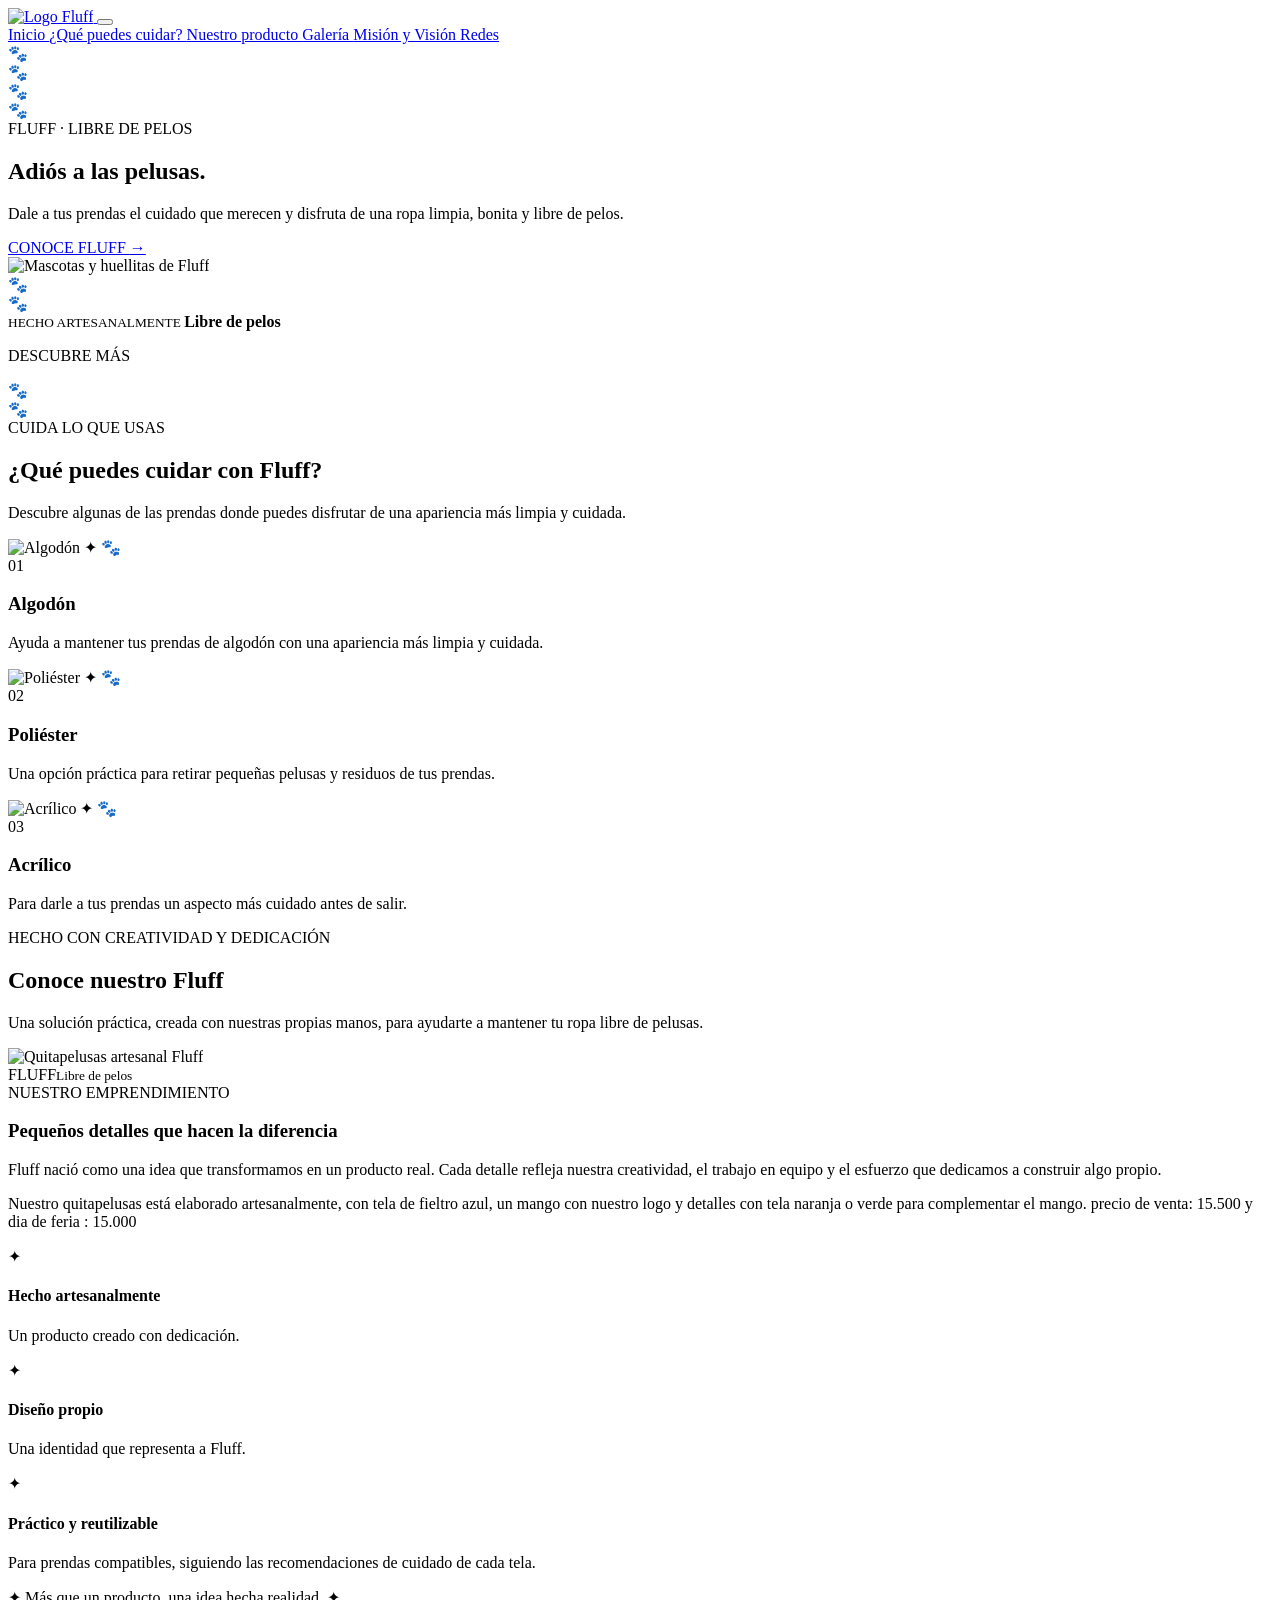
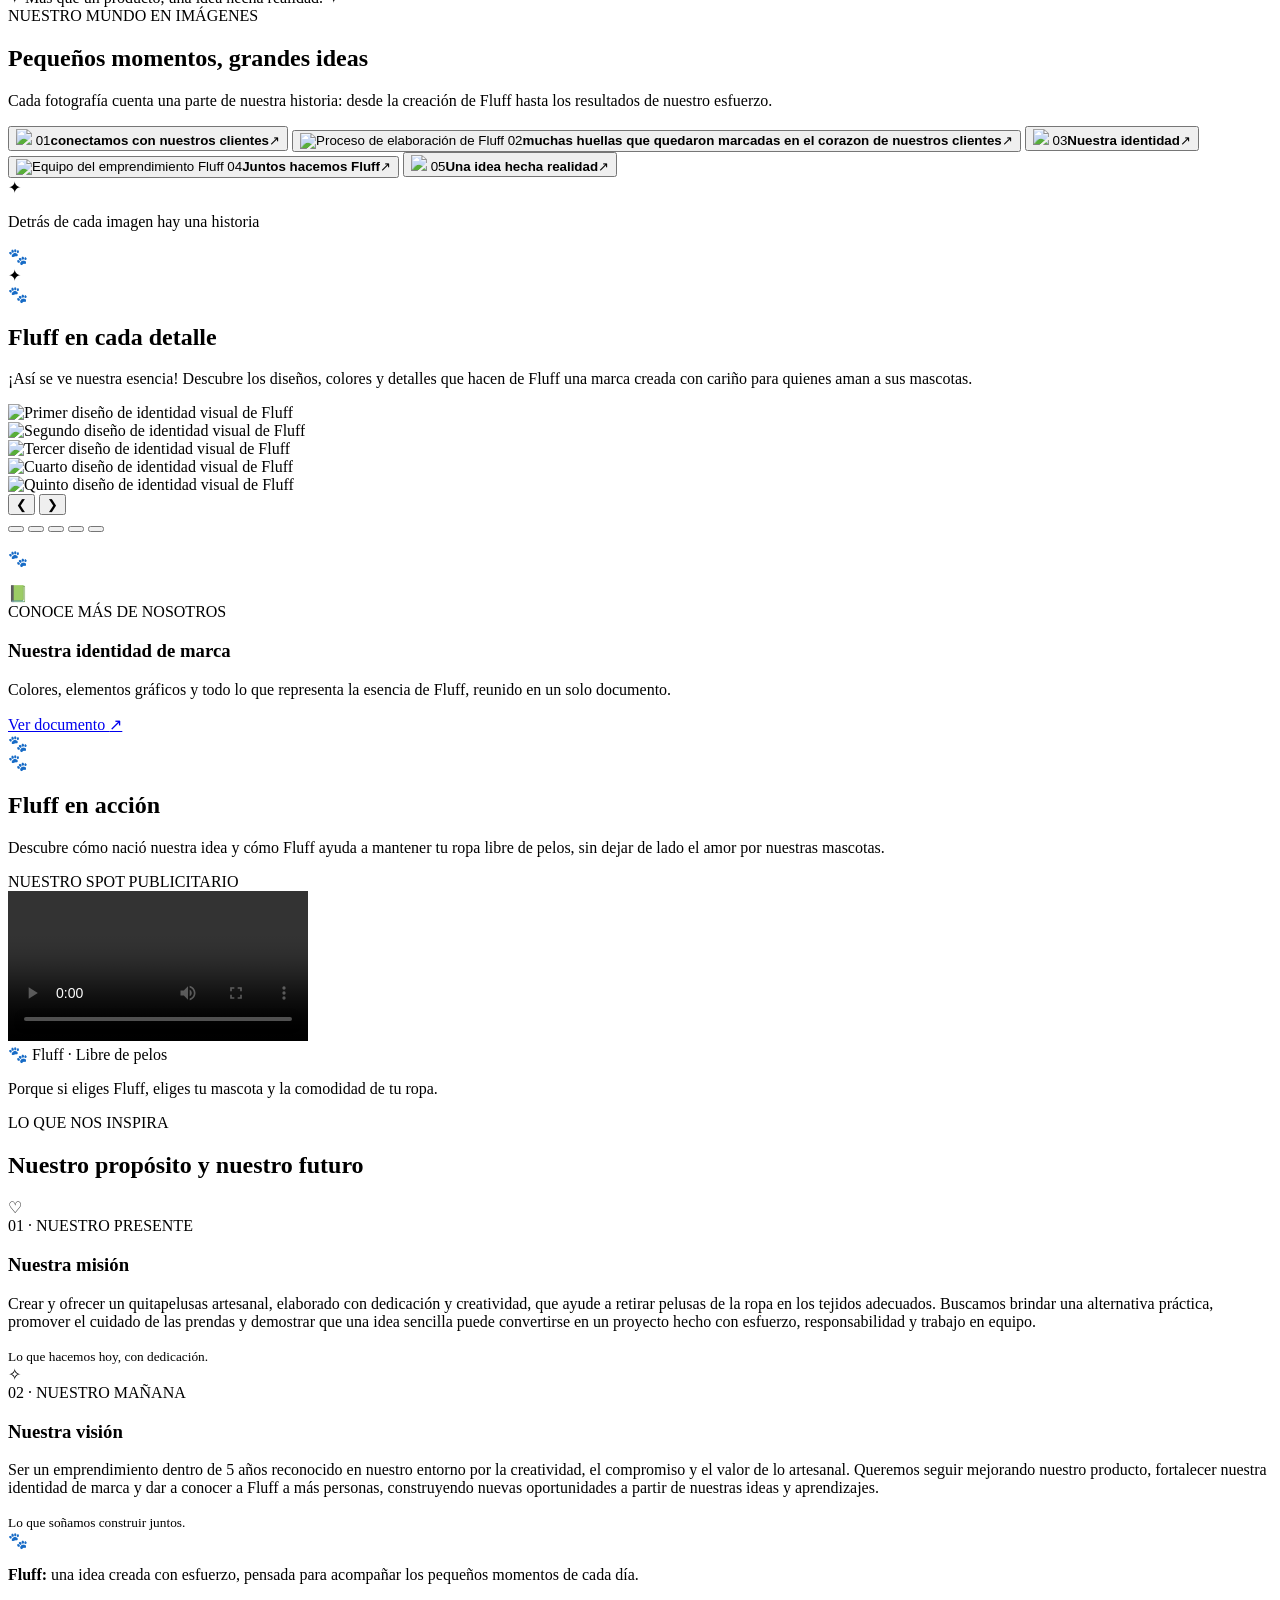
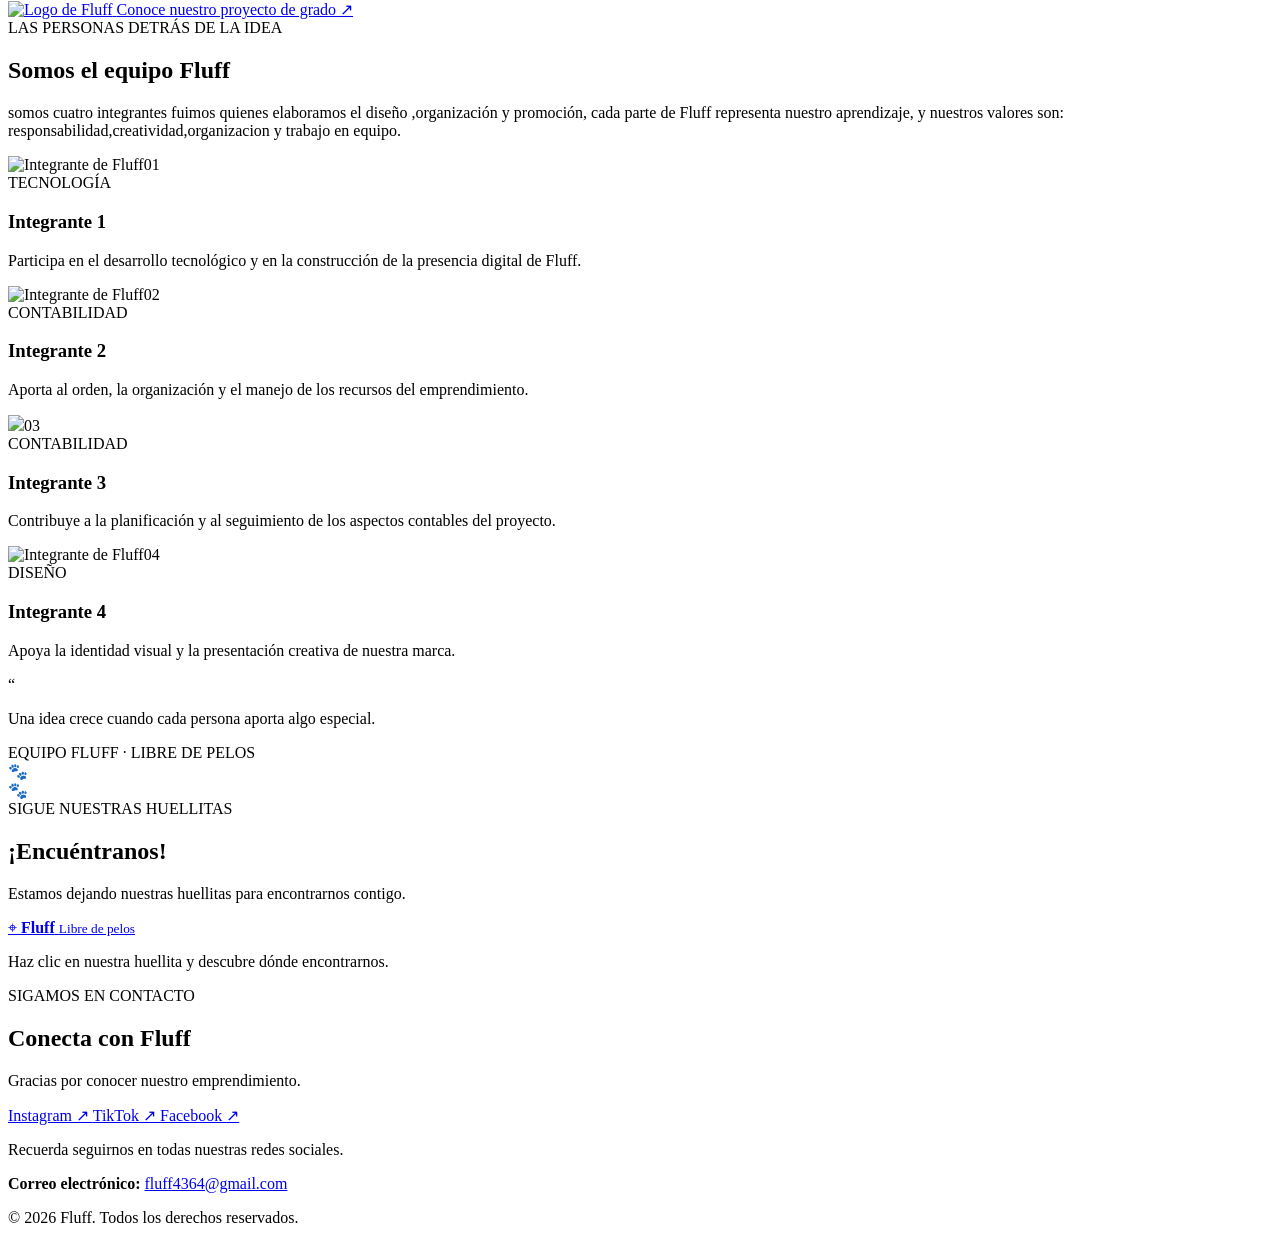
==== index.html @ 310d6059 "Rename index.html.html to index.html" ====
<!DOCTYPE html>
<html lang="es">
<head>
    <meta charset="UTF-8">
    <meta name="viewport" content="width=device-width, initial-scale=1.0">
    <meta name="theme-color" content="#2F8064">
    <meta name="description" content="Conoce Fluff, un quitapelusas artesanal creado con creatividad y dedicación.">
    <title>Fluff | Libre de pelos</title>
    <link rel="stylesheet" href="estilos-2.css"><script src="script.js" defer></script>
</head>
<body>

<!-- ===== EFECTO GLOBAL FLUFF: HUELLITAS Y PELUSAS ===== -->
<div id="fluff-ambiente" aria-hidden="true">
    <div class="fluff-huellas"></div>
    <div class="fluff-pelusas"></div>
</div>
<!-- ===== FIN EFECTO GLOBAL ===== -->

<!-- =========================================================
     FLUFF — INICIO
     NAVBAR + HERO + ¿POR QUÉ FLUFF? + ¿QUÉ PUEDES CUIDAR?
     ========================================================= -->


<!-- =========================================================
     BARRA DE NAVEGACIÓN
     ========================================================= -->

<header class="fluff-navbar">

    <div class="fluff-nav-container">

        <a href="#inicio" class="fluff-brand">
            <img src="logo,sin fondo.png" alt="Logo Fluff">
        </a>


        <button
            class="fluff-menu-toggle"
            id="fluffMenuToggle"
            aria-label="Abrir menú"
        >
            <span></span>
            <span></span>
            <span></span>
        </button>


        <nav class="fluff-nav" id="fluffNav">

            <a href="#inicio" class="fluff-nav-link fluff-enlace-activo">
                Inicio
            </a>

            <a href="#puedes-cuidar" class="fluff-nav-link">
                ¿Qué puedes cuidar?
            </a>

            <a href="#producto" class="fluff-nav-link">
                Nuestro producto
            </a>

            <a href="#galeria" class="fluff-nav-link">
                Galería
            </a>

<a href="#mision-vision" class="fluff-nav-link">
    Misión y Visión
</a>
            
            <a href="#redes" class="fluff-nav-link">
                Redes
            </a>

        </nav>

    </div>

</header>



<!-- =========================================================
     HERO / INICIO
     ========================================================= -->

<section class="fluff-hero" id="inicio">


    <!-- BRILLOS Y PARTÍCULAS -->

    <span class="fluff-particula particula-1"></span>
    <span class="fluff-particula particula-2"></span>
    <span class="fluff-particula particula-3"></span>
    <span class="fluff-particula particula-4"></span>
    <span class="fluff-particula particula-5"></span>
    <span class="fluff-particula particula-6"></span>
    <span class="fluff-particula particula-7"></span>
    <span class="fluff-particula particula-8"></span>


    <!-- HUELLITAS -->

    <div class="fluff-huella hero-huella-1">🐾</div>
    <div class="fluff-huella hero-huella-2">🐾</div>
    <div class="fluff-huella hero-huella-3">🐾</div>
    <div class="fluff-huella hero-huella-4">🐾</div>


    <!-- CÍRCULOS DECORATIVOS -->

    <div class="hero-orbita orbita-1"></div>
    <div class="hero-orbita orbita-2"></div>


    <div class="fluff-hero-container">


        <!-- TEXTO -->

        <div class="hero-contenido">


            <span class="hero-etiqueta">
                FLUFF · LIBRE DE PELOS
            </span>


            <h1>
                Adiós a las
                <span>pelusas.</span>
            </h1>


            <p class="hero-descripcion">
                Dale a tus prendas el cuidado que merecen
                y disfruta de una ropa limpia, bonita y
                libre de pelos.
            </p>


            <div class="hero-botones">

                <a href="#puedes-cuidar" class="hero-btn">
                    CONOCE FLUFF
                    <span>→</span>
                </a>

            </div>

        </div>



        <!-- ELEMENTO VISUAL -->

        <div class="hero-visual">

<!-- IMAGEN PRINCIPAL DEL HERO -->

<img src="1000036859.png"
    alt="Mascotas y huellitas de Fluff"
    class="hero-imagen-principal"
>


            <!-- HUELLAS DEL PRODUCTO -->

            <div class="visual-huella visual-huella-1">
                🐾
            </div>

            <div class="visual-huella visual-huella-2">
                🐾
            </div>


            <!-- TARJETA -->

            <div class="hero-card">

                <span class="hero-card-punto"></span>

                <div>
                    <small>
                       HECHO ARTESANALMENTE
                    </small>

                    <strong>
                        Libre de pelos
                    </strong>
                </div>

            </div>

        </div>

    </div>


    <!-- INDICADOR -->

    <div class="hero-scroll">

        <span></span>

        <p>
            DESCUBRE MÁS
        </p>

    </div>

</section>


<!-- =========================================================
     ¿QUÉ PUEDES CUIDAR CON FLUFF?
     ========================================================= -->

<section class="fluff-cuidar" id="puedes-cuidar">


    <!-- DECORACIÓN -->

    <div class="cuidar-huella cuidar-huella-1">
        🐾
    </div>

    <div class="cuidar-huella cuidar-huella-2">
        🐾
    </div>


    <span class="cuidar-particula cuidar-p1"></span>
    <span class="cuidar-particula cuidar-p2"></span>
    <span class="cuidar-particula cuidar-p3"></span>
    <span class="cuidar-particula cuidar-p4"></span>


    <!-- ENCABEZADO -->

    <div class="cuidar-encabezado">

        <span class="seccion-etiqueta">
            CUIDA LO QUE USAS
        </span>


        <h2>
            ¿Qué puedes cuidar
            <span>con Fluff?</span>
        </h2>


        <p>
            Descubre algunas de las prendas donde
            puedes disfrutar de una apariencia más
            limpia y cuidada.
        </p>

    </div>



    <!-- TRES TARJETAS -->

    <div class="cuidar-tarjetas">


        <!-- TARJETA 1 -->

        <article class="cuidado-card">

            <div class="card-imagen">

                <img src="tarjeta1.jpg"
                    alt="Algodón"
                >

                <span class="card-destello">
                    ✦
                </span>

                <span class="card-patita">
                    🐾
                </span>

            </div>


            <div class="card-contenido">

                <span class="card-numero">
                    01
                </span>

                <h3>
                    Algodón
                </h3>

                <p>
                    Ayuda a mantener tus prendas de
                    algodón con una apariencia más
                    limpia y cuidada.
                </p>

            </div>

        </article>



        <!-- TARJETA 2 -->

        <article class="cuidado-card">

            <div class="card-imagen">

                <img src="tarjeta2.jpg"
                    alt="Poliéster"
                >

                <span class="card-destello">
                    ✦
                </span>

                <span class="card-patita">
                    🐾
                </span>

            </div>


            <div class="card-contenido">

                <span class="card-numero">
                    02
                </span>

                <h3>
                    Poliéster
                </h3>

                <p>
                    Una opción práctica para retirar
                    pequeñas pelusas y residuos de
                    tus prendas.
                </p>

            </div>

        </article>



        <!-- TARJETA 3 -->

        <article class="cuidado-card">

            <div class="card-imagen">

                <img src="tarjeta3.jpg"
                    alt="Acrílico"
                >

                <span class="card-destello">
                    ✦
                </span>

                <span class="card-patita">
                    🐾
                </span>

            </div>


            <div class="card-contenido">

                <span class="card-numero">
                    03
                </span>

                <h3>
                    Acrílico
                </h3>

                <p>
                    Para darle a tus prendas un aspecto
                    más cuidado antes de salir.
                </p>

            </div>

        </article>

    </div>

</section>


<!-- =========================================================
     NUESTRO PRODUCTO - FLUFF
     ========================================================= -->
<section id="producto" class="fluff-producto">
    <span class="producto-particula producto-particula-1"></span>
    <span class="producto-particula producto-particula-2"></span>

    <div class="producto-contenedor">
        <header class="producto-encabezado">
            <span class="producto-etiqueta">HECHO CON CREATIVIDAD Y DEDICACIÓN</span>
            <h2>Conoce nuestro <span>Fluff</span></h2>
            <p>Una solución práctica, creada con nuestras propias manos, para ayudarte a mantener tu ropa libre de pelusas.</p>
        </header>

        <div class="producto-contenido">
            <div class="producto-foto">
                <div class="producto-marco">
                    <img src="galeria1.png" alt="Quitapelusas artesanal Fluff" class="producto-imagen">
                </div>
                <div class="producto-sello"><span>FLUFF</span><small>Libre de pelos</small></div>
            </div>

            <div class="producto-informacion">
                <span class="producto-subtitulo">NUESTRO EMPRENDIMIENTO</span>
                <h3>Pequeños detalles que hacen la diferencia</h3>
                <p>Fluff nació como una idea que transformamos en un producto real. Cada detalle refleja nuestra creatividad, el trabajo en equipo y el esfuerzo que dedicamos a construir algo propio.</p>
                <p>Nuestro quitapelusas está elaborado artesanalmente, con tela de fieltro azul, un mango con nuestro logo y detalles con tela naranja o verde para complementar el mango.
                precio de venta: 15.500
                y dia de feria : 15.000</p>

                <div class="producto-beneficios">
                    <article class="producto-beneficio"><span class="producto-icono">✦</span><div><h4>Hecho artesanalmente</h4><p>Un producto creado con dedicación.</p></div></article>
                    <article class="producto-beneficio"><span class="producto-icono">✦</span><div><h4>Diseño propio</h4><p>Una identidad que representa a Fluff.</p></div></article>
                    <article class="producto-beneficio"><span class="producto-icono">✦</span><div><h4>Práctico y reutilizable</h4><p>Para prendas compatibles, siguiendo las recomendaciones de cuidado de cada tela.</p></div></article>
                </div>
                
        <div class="producto-frase"><span>✦</span> Más que un producto, una idea hecha realidad. <span>✦</span></div>
    </div>
</section>


<!-- =========================================================
     GALERÍA FLUFF
     ========================================================= -->
<section id="galeria" class="fluff-galeria">
    <span class="galeria-decoracion galeria-decoracion-1"></span>
    <span class="galeria-decoracion galeria-decoracion-2"></span>
    <div class="galeria-contenedor">
        <header class="galeria-encabezado">
            <span class="galeria-etiqueta">NUESTRO MUNDO EN IMÁGENES</span>
            <h2>Pequeños momentos, <span>grandes ideas</span></h2>
            <p>Cada fotografía cuenta una parte de nuestra historia: desde la creación de Fluff hasta los resultados de nuestro esfuerzo.</p>
        </header>

        <div class="galeria-grid">
            <button type="button" class="galeria-tarjeta galeria-grande" data-categoria="producto" data-imagen="imagenes pagina/galeria1.jpg" data-texto="Conoce nuestro producto Fluff" aria-label="Ampliar fotografía del producto">
                <img src="WhatsApp Image 2026-10-15 at 11.18.44 AM.jpeg" loading="lazy">
                <span class="galeria-overlay"><span class="galeria-numero">01</span><strong>conectamos con nuestros clientes</strong><span class="galeria-ampliar">↗</span></span>
            </button>
            <button type="button" class="galeria-tarjeta" data-categoria="proceso" data-imagen="imagenes pagina/galeria2.jpg" data-texto="El proceso de elaboración artesanal" aria-label="Ampliar fotografía del proceso">
                <img src="WhatsApp Image 2026-10-15 at 11.18.53 AM (1).jpeg" alt="Proceso de elaboración de Fluff" loading="lazy">
                <span class="galeria-overlay"><span class="galeria-numero">02</span><strong>muchas huellas que quedaron marcadas en el corazon de nuestros clientes</strong><span class="galeria-ampliar">↗</span></span>
            </button>
            <button type="button" class="galeria-tarjeta" data-categoria="producto" data-imagen="imagenes pagina/galeria3.jpg" data-texto="Los detalles de nuestro diseño" aria-label="Ampliar fotografía de los detalles">
                <img src="WhatsApp Image 2026-10-15 at 10.57.11 AM.jpeg"loading="lazy">
                <span class="galeria-overlay"><span class="galeria-numero">03</span><strong>Nuestra identidad</strong><span class="galeria-ampliar">↗</span></span>
            </button>
            <button type="button" class="galeria-tarjeta" data-categoria="equipo" data-imagen="imagenes pagina/galeria4.jpg" data-texto="El equipo detrás de Fluff" aria-label="Ampliar fotografía del equipo">
                <img src="1000037867.png"alt="Equipo del emprendimiento Fluff" loading="lazy">
                <span class="galeria-overlay"><span class="galeria-numero">04</span><strong>Juntos hacemos Fluff</strong><span class="galeria-ampliar">↗</span></span>
            </button>
            <button type="button" class="galeria-tarjeta galeria-ancha" data-categoria="proceso" data-imagen="imagenes pagina/galeria5.jpg" data-texto="Una idea convertida en realidad" aria-label="Ampliar fotografía de nuestro trabajo">
                <imG src="Stand Fluff_ ¡Libre de pelos!.png"loading="lazy">
                <span class="galeria-overlay"><span class="galeria-numero">05</span><strong>Una idea hecha realidad</strong><span class="galeria-ampliar">↗</span></span>
            </button>
            <p class="galeria-sin-resultados" hidden>Todavía no hay fotografías en esta categoría.</p>
        </div>
        <div class="galeria-pie"><span class="galeria-huellita">✦</span><p>Detrás de cada imagen hay una historia</p></div>
    </div>

    <div class="galeria-visor" id="galeriaVisor" role="dialog" aria-modal="true" aria-label="Fotografía ampliada" hidden>
        <button type="button" class="galeria-cerrar" aria-label="Cerrar fotografía">×</button>
        <button type="button" class="galeria-anterior" aria-label="Fotografía anterior">←</button>
        <figure><img src="../../WhatsApp Image 2026-10-15 at 11.06.47 AM.jpeg" alt="" id="galeriaImagenAmpliada"><figcaption id="galeriaDescripcion"></figcaption></figure>
        <button type="button" class="galeria-siguiente" aria-label="Fotografía siguiente">→</button>
    </div>
</section>
 

<!-- =====================================================
     SECCIÓN: IDENTIDAD VISUAL DE FLUFF
     ===================================================== -->

<section id="mockups-fluff" class="fluff-mockups">

    <div class="mockups-decoracion mockups-decoracion-1">🐾</div>
    <div class="mockups-decoracion mockups-decoracion-2">✦</div>
    <div class="mockups-decoracion mockups-decoracion-3">🐾</div>

    <div class="mockups-contenedor">

        

        <h2 class="mockups-titulo">
            Fluff en cada <span>detalle</span>
        </h2>

        <p class="mockups-descripcion">
            ¡Así se ve nuestra esencia! Descubre los diseños,
            colores y detalles que hacen de Fluff una marca
            creada con cariño para quienes aman a sus mascotas.
        </p>

        <!-- CARRUSEL DE LOS 5 MOCKUPS -->

        <div class="mockups-slider">

            <div class="mockups-ventana">
                <div class="mockups-pista">

                    <div class="mockups-slide">
                        <img src="WhatsApp Image 2026-10-27 at 1.23.20 PM.jpeg"
                             alt="Primer diseño de identidad visual de Fluff">
                    </div>

                    <div class="mockups-slide">
                        <img src="WhatsApp Image 2026-10-27 at 1.23.19 PM (1).jpeg"
                             alt="Segundo diseño de identidad visual de Fluff">
                    </div>

                    <div class="mockups-slide">
                        <img src="WhatsApp Image 2026-10-28 at 8.57.43 AM.jpeg"
                             alt="Tercer diseño de identidad visual de Fluff">
                    </div>

                    <div class="mockups-slide">
                        <img src="WhatsApp Image 2026-10-28 at 8.57.42 AM.jpeg"
                             alt="Cuarto diseño de identidad visual de Fluff">
                    </div>

                    <div class="mockups-slide">
                        <img src="../../WhatsApp Image 2026-10-28 at 8.57.42 AM.jpeg"
                             alt="Quinto diseño de identidad visual de Fluff">
                    </div>

                </div>
            </div>

            <button type="button"
                    class="mockups-flecha mockups-anterior"
                    aria-label="Ver mockup anterior">
                &#10094;
            </button>

            <button type="button"
                    class="mockups-flecha mockups-siguiente"
                    aria-label="Ver siguiente mockup">
                &#10095;
            </button>

            <div class="mockups-indicadores">
                <button type="button" class="mockups-punto activo"
                        aria-label="Ver imagen 1"></button>
                <button type="button" class="mockups-punto"
                        aria-label="Ver imagen 2"></button>
                <button type="button" class="mockups-punto"
                        aria-label="Ver imagen 3"></button>
                <button type="button" class="mockups-punto"
                        aria-label="Ver imagen 4"></button>
                <button type="button" class="mockups-punto"
                        aria-label="Ver imagen 5"></button>
            </div>

        </div>

        <p class="mockups-pie">
            🐾
        </p>

        <!-- DOCUMENTO DE IDENTIDAD DE MARCA -->

        <div class="mockups-documento">

            <div class="documento-icono">📗</div>

            <div class="documento-texto">
                <span class="documento-etiqueta">
                    CONOCE MÁS DE NOSOTROS
                </span>

                <h3>Nuestra identidad de marca</h3>

                <p>
                    Colores, elementos gráficos y todo lo que
                    representa la esencia de Fluff, reunido en
                    un solo documento.
                </p>
            </div>

           <a href="Manual de marca.pdf"
               target="_blank"
               rel="noopener noreferrer"
               class="documento-boton">
                Ver documento <span>↗</span>
            </a>

        </div>

    </div>
</section>

<!-- JAVASCRIPT DEL CARRUSEL: VA DENTRO DEL HTML -->

<script>
(function () {
    const slider = document.querySelector(".mockups-slider");

    if (!slider) return;

    const pista = slider.querySelector(".mockups-pista");
    const slides = Array.from(
        slider.querySelectorAll(".mockups-slide")
    );
    const anterior = slider.querySelector(".mockups-anterior");
    const siguiente = slider.querySelector(".mockups-siguiente");
    const puntos = Array.from(
        slider.querySelectorAll(".mockups-punto")
    );

    if (!pista || slides.length !== 5 || !anterior || !siguiente) {
        return;
    }

    let indice = 0;
    let temporizador;

    function mostrarSlide(nuevoIndice) {
        indice = (nuevoIndice + slides.length) % slides.length;

        pista.style.transform =
            "translateX(-" + (indice * 100) + "%)";

        puntos.forEach(function (punto, i) {
            punto.classList.toggle("activo", i === indice);

            if (i === indice) {
                punto.setAttribute("aria-current", "true");
            } else {
                punto.removeAttribute("aria-current");
            }
        });
    }

    function iniciarAutomatico() {
        clearInterval(temporizador);

        temporizador = setInterval(function () {
            mostrarSlide(indice + 1);
        }, 4000);
    }

    anterior.addEventListener("click", function () {
        mostrarSlide(indice - 1);
        iniciarAutomatico();
    });

    siguiente.addEventListener("click", function () {
        mostrarSlide(indice + 1);
        iniciarAutomatico();
    });

    puntos.forEach(function (punto, i) {
        punto.addEventListener("click", function () {
            mostrarSlide(i);
            iniciarAutomatico();
        });
    });

    slider.addEventListener("mouseenter", function () {
        clearInterval(temporizador);
    });

    slider.addEventListener("mouseleave", iniciarAutomatico);

    mostrarSlide(0);
    iniciarAutomatico();
})();
</script>


 
<!-- =====================================================
     SECCIÓN SPOT PUBLICITARIO FLUFF
     ===================================================== -->
<section id="spot-publicitario" class="fluff-spot">

    <div class="spot-huellita spot-huellita-1" aria-hidden="true">🐾</div>
    <div class="spot-huellita spot-huellita-2" aria-hidden="true">🐾</div>

    <div class="spot-contenedor">

        

        <h2 class="spot-titulo">
            Fluff en <span>acción</span>
        </h2>

        <p class="spot-descripcion">
            Descubre cómo nació nuestra idea y cómo Fluff
            ayuda a mantener tu ropa libre de pelos,
            sin dejar de lado el amor por nuestras mascotas.
        </p>

        <div class="spot-video-marco">

            <div class="spot-video-encabezado">
                <span class="spot-punto"></span>
                <span>NUESTRO SPOT PUBLICITARIO</span>
            </div>

            <video
                class="spot-video"
                controls
                playsinline
                preload="metadata"
                aria-label="Video publicitario de Fluff">

                <source src="spot publicitario.mp4">

                Tu navegador no puede reproducir este video.
                Intenta abrirlo en un navegador actualizado.

            </video>

            <div class="spot-video-pie">
                <span>🐾</span>
                <span>Fluff · Libre de pelos</span>
            </div>

        </div>

        <p class="spot-frase-final">
            Porque si eliges Fluff, eliges tu mascota
            y la comodidad de tu ropa.
        </p>

        <div class="spot-detalle">
            <span></span>
            <span></span>
            <span></span>
        </div>

    </div>
</section>




<!-- =====================================================
     MISIÓN Y VISIÓN
     ===================================================== -->
<section id="mision-vision" class="fluff-mision">
    <span class="mision-circulo mision-circulo-1" aria-hidden="true"></span><span class="mision-circulo mision-circulo-2" aria-hidden="true"></span>
    <div class="mision-contenedor">
        <header class="mision-encabezado fluff-revelar">
            <span class="mision-etiqueta">LO QUE NOS INSPIRA</span>
            <h2>Nuestro propósito y <span>nuestro futuro</span></h2>
           
        </header>
        <div class="mision-tarjetas">
            <article class="mision-tarjeta mision-tarjeta-principal fluff-revelar">
                <div class="mision-icono" aria-hidden="true">♡</div><span class="mision-numero">01 · NUESTRO PRESENTE</span><h3>Nuestra misión</h3>
                <p>Crear y ofrecer un quitapelusas artesanal, elaborado con dedicación y creatividad, que ayude a retirar pelusas de la ropa en los tejidos adecuados. Buscamos brindar una alternativa práctica, promover el cuidado de las prendas y demostrar que una idea sencilla puede convertirse en un proyecto hecho con esfuerzo, responsabilidad y trabajo en equipo.</p>
                <span class="mision-linea"></span><small>Lo que hacemos hoy, con dedicación.</small>
            </article>
            <article class="mision-tarjeta mision-tarjeta-secundaria fluff-revelar">
                <div class="mision-icono" aria-hidden="true">✧</div><span class="mision-numero">02 · NUESTRO MAÑANA</span><h3>Nuestra visión</h3>
                <p>Ser un emprendimiento dentro de 5 años reconocido en nuestro entorno por la creatividad, el compromiso y el valor de lo artesanal. Queremos seguir mejorando nuestro producto, fortalecer nuestra identidad de marca y dar a conocer a Fluff a más personas, construyendo nuevas oportunidades a partir de nuestras ideas y aprendizajes.</p>
                <span class="mision-linea"></span><small>Lo que soñamos construir juntos.</small>
            </article>
        </div>
        <div class="mision-cierre fluff-revelar"><span aria-hidden="true">🐾</span><p><strong>Fluff:</strong> una idea creada con esfuerzo, pensada para acompañar los pequeños momentos de cada día.</p></div>
    </div>
    
<!-- ENLACE SUTIL A LA TESIS DE GRADO -->
<div class="fluff-tesis">
    <a href="Tesis de grado.docx"
       target="_blank"
       rel="noopener noreferrer"
       class="fluff-tesis-enlace"
       aria-label="Abrir la tesis de grado de Fluff en PDF"
       title="Consultar nuestra tesis de grado">

        <img src="logo,sin fondo.png"
             alt="Logo de Fluff">

        <span>Conoce nuestro proyecto de grado</span>

        <span class="fluff-tesis-icono" aria-hidden="true">↗</span>
    </a>
</div>
<!-- FIN ENLACE A LA TESIS -->

</section>

<!-- =====================================================
     CONOCE AL EQUIPO FLUFF
     ===================================================== -->
<section id="nosotros" class="fluff-nosotros">
    <div class="nosotros-contenedor">
        <header class="nosotros-encabezado fluff-revelar">
            <span class="nosotros-etiqueta">LAS PERSONAS DETRÁS DE LA IDEA</span>
            <h2>Somos el equipo <span>Fluff</span></h2>
            <p>somos cuatro integrantes fuimos quienes elaboramos el diseño ,organización y promoción, cada parte de Fluff representa nuestro aprendizaje, y nuestros valores son: responsabilidad,creatividad,organizacion y trabajo en equipo.</p>
        </header>
        <div class="nosotros-equipo">
            <article class="nosotros-persona fluff-revelar"><div class="nosotros-foto"><img src="WhatsApp Image 2026-10-28 at 9.27.49 AM.jpeg"alt="Integrante de Fluff" loading="lazy"><span class="nosotros-numero">01</span></div><div class="nosotros-datos"><span class="nosotros-area">TECNOLOGÍA</span><h3>Integrante 1</h3><p>Participa en el desarrollo tecnológico y en la construcción de la presencia digital de Fluff.</p></div></article>
            <article class="nosotros-persona fluff-revelar"><div class="nosotros-foto"><img src="WhatsApp Image 2026-10-27 at 1.41.03 PM.jpeg" alt="Integrante de Fluff" loading="lazy"><span class="nosotros-numero">02</span></div><div class="nosotros-datos"><span class="nosotros-area">CONTABILIDAD</span><h3>Integrante 2</h3><p>Aporta al orden, la organización y el manejo de los recursos del emprendimiento.</p></div></article>
            <article class="nosotros-persona fluff-revelar"><div class="nosotros-foto"><img src="WhatsApp Image 2026-10-27 at 4.36.52 PM.jpeg"loading="lazy"><span class="nosotros-numero">03</span></div><div class="nosotros-datos"><span class="nosotros-area">CONTABILIDAD</span><h3>Integrante 3</h3><p>Contribuye a la planificación y al seguimiento de los aspectos contables del proyecto.</p></div></article>
            <article class="nosotros-persona fluff-revelar"><div class="nosotros-foto"><img src="WhatsApp Image 2026-10-28 at 9.27.48 AM.jpeg"alt="Integrante de Fluff" loading="lazy"><span class="nosotros-numero">04</span></div><div class="nosotros-datos"><span class="nosotros-area">DISEÑO</span><h3>Integrante 4</h3><p>Apoya la identidad visual y la presentación creativa de nuestra marca.</p></div></article>
        </div>
        <div class="nosotros-frase fluff-revelar"><span class="nosotros-comillas">“</span><p>Una idea crece cuando cada persona aporta algo especial.</p><span class="nosotros-firma">EQUIPO FLUFF · LIBRE DE PELOS</span></div>
    </div>
</section>

<section id="ubicacion" class="fluff-ubicacion">

    <div class="ubicacion-huellita ubicacion-huellita-1">🐾</div>
    <div class="ubicacion-huellita ubicacion-huellita-2">🐾</div>

    <div class="ubicacion-contenedor">

        <span class="ubicacion-etiqueta">
            SIGUE NUESTRAS HUELLITAS
        </span>

        <h2>¡Encuéntranos!</h2>

        <p class="ubicacion-frase">
            Estamos dejando nuestras huellitas
            para encontrarnos contigo.
        </p>

        <!-- Huella que lleva directamente a Google Maps -->
        <a href="https://www.google.com/maps/place/Liceo+Latinoamericano+del+Sur/@4.5098185,-74.1132022,17z/data=!3m1!4b1!4m6!3m5!1s0x8e3fa232edc07847:0xccf8079e37621d8f!8m2!3d4.5098132!4d-74.1106273!16s%2Fg%2F1v8j1h2t"
           target="_blank"
           rel="noopener noreferrer"
           class="ubicacion-huella"
           aria-label="Ver la ubicación de Fluff en Google Maps"
           title="Haz clic para ver nuestra ubicación">

            <span class="ubicacion-dedo ubicacion-dedo-1"></span>
            <span class="ubicacion-dedo ubicacion-dedo-2"></span>
            <span class="ubicacion-dedo ubicacion-dedo-3"></span>
            <span class="ubicacion-dedo ubicacion-dedo-4"></span>

            <div class="ubicacion-almohadilla">
                <span class="ubicacion-pin">⌖</span>
                <strong>Fluff</strong>
                <small>Libre de pelos</small>
            </div>

        </a>

        <p class="ubicacion-nota">
            Haz clic en nuestra huellita y descubre dónde encontrarnos.
        </p>

    </div>
</section>


<!-- =====================================================
     REDES SOCIALES, CONTACTO Y PIE DE PÁGINA
     ===================================================== -->

<section id="redes" class="fluff-redes" aria-labelledby="redes-titulo">
    <div class="redes-contenedor">

        <span class="redes-etiqueta">SIGAMOS EN CONTACTO</span>

        <h2 id="redes-titulo">Conecta con <span>Fluff</span></h2>

        <p>
            Gracias por conocer nuestro emprendimiento.
        </p>

        <!-- REDES SOCIALES -->
        <div class="redes-enlaces">

            <a href="https://www.instagram.com/fluff_cleann_/"
               target="_blank" rel="noopener noreferrer">
                Instagram <span>↗</span>
            </a>

            <a href="https://www.tiktok.com/@fluff.co2?_r=1&_t=ZS-9Aa4Cdv4keT"
               target="_blank" rel="noopener noreferrer">
                TikTok <span>↗</span>
            </a>

            <a href="https://www.facebook.com/share/19gFKsGoHj/"
               target="_blank" rel="noopener noreferrer">
                Facebook <span>↗</span>
            </a>

        </div>

        <p class="redes-nota">
            Recuerda seguirnos en todas nuestras redes sociales.
        </p>

    </div>
</section>

<!-- =====================================================
     FOOTER VERDE OSCURO
     ===================================================== -->

<footer class="fluff-footer">

    <div class="footer-contenido">

     
        <div class="footer-contacto">

            <!-- CORREO: ABRE GMAIL -->
            <p>
                <strong>Correo electrónico:</strong>
                <a href="https://mail.google.com/mail/?view=cm&amp;fs=1&amp;to=TU_CORREO@gmail.com"
                   target="_blank"
                   rel="noopener noreferrer">
                    fluff4364@gmail.com
                </a>
            </p>

            

    <!-- DERECHOS RESERVADOS -->
    <div class="footer-derechos">
        <p>© 2026 Fluff. Todos los derechos reservados.</p>
    </div>

</footer>



<script src="script.js" defer></script>
</body>
</html>
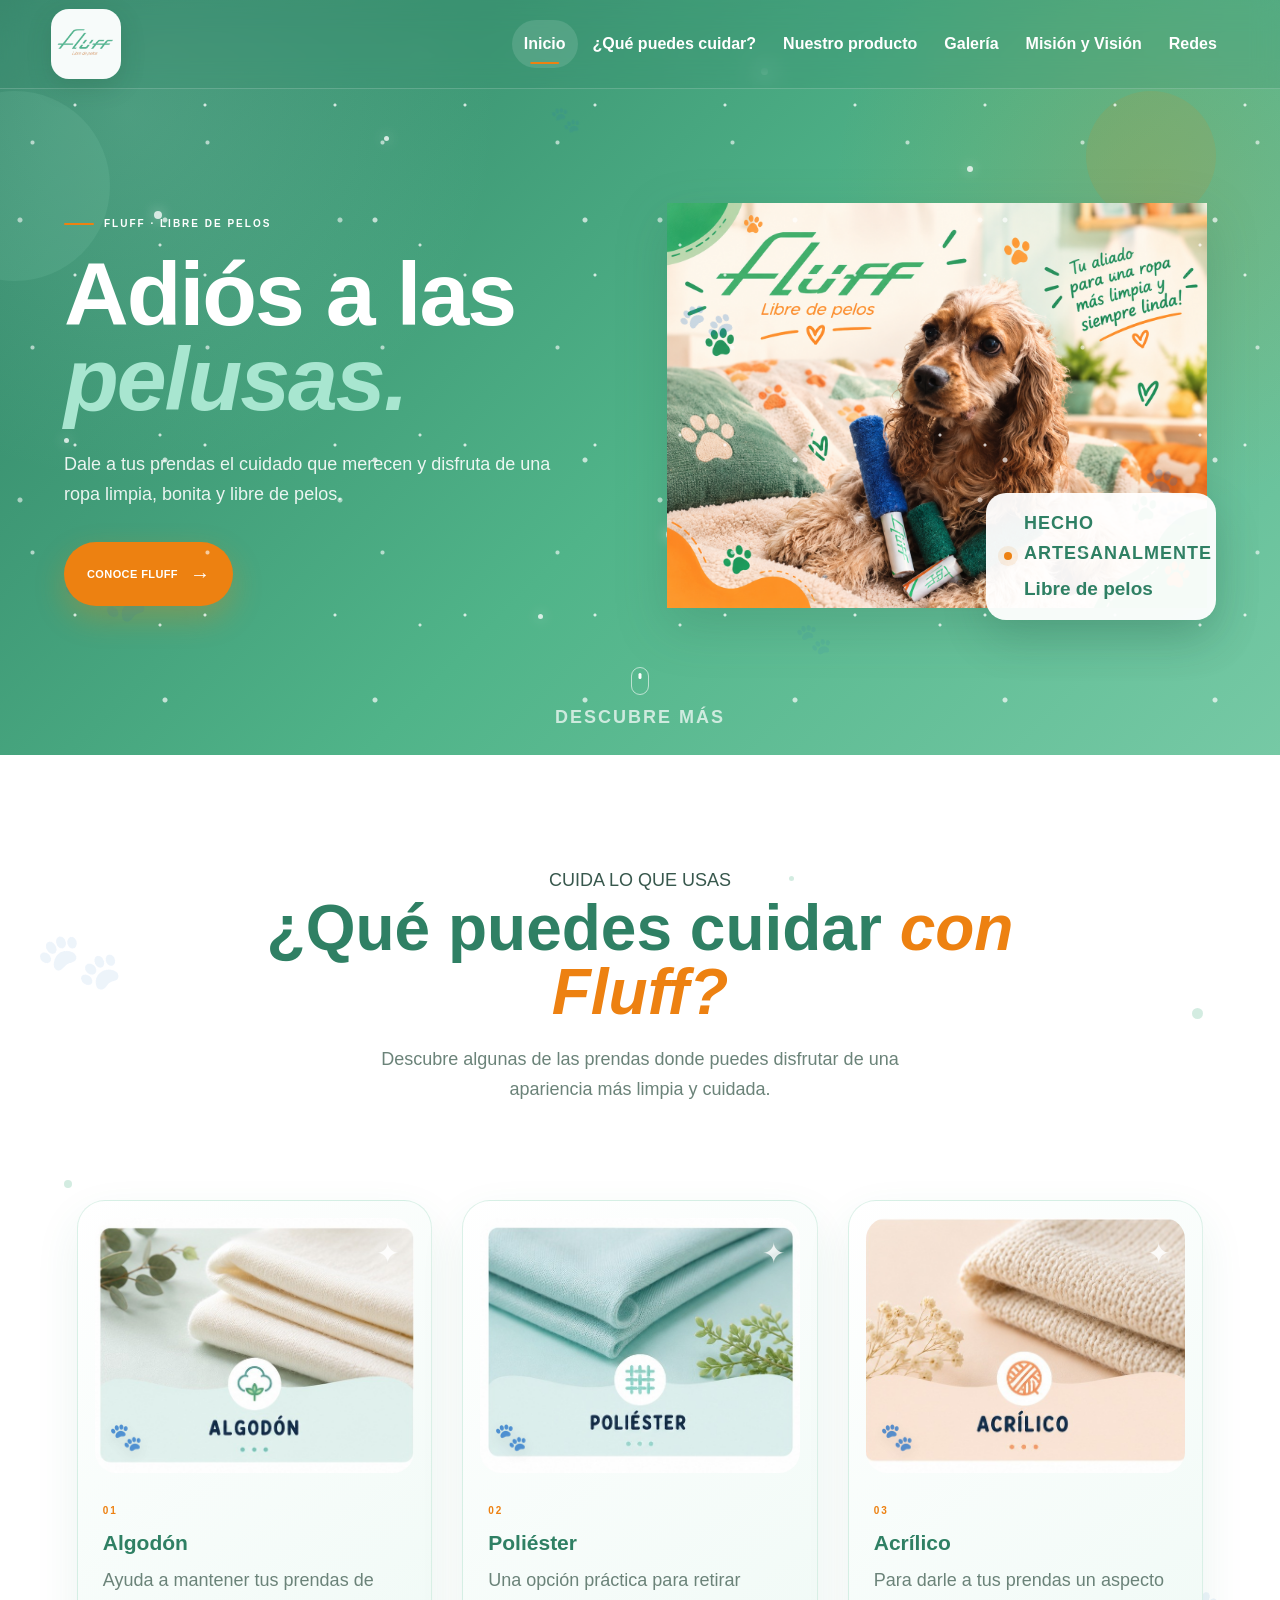
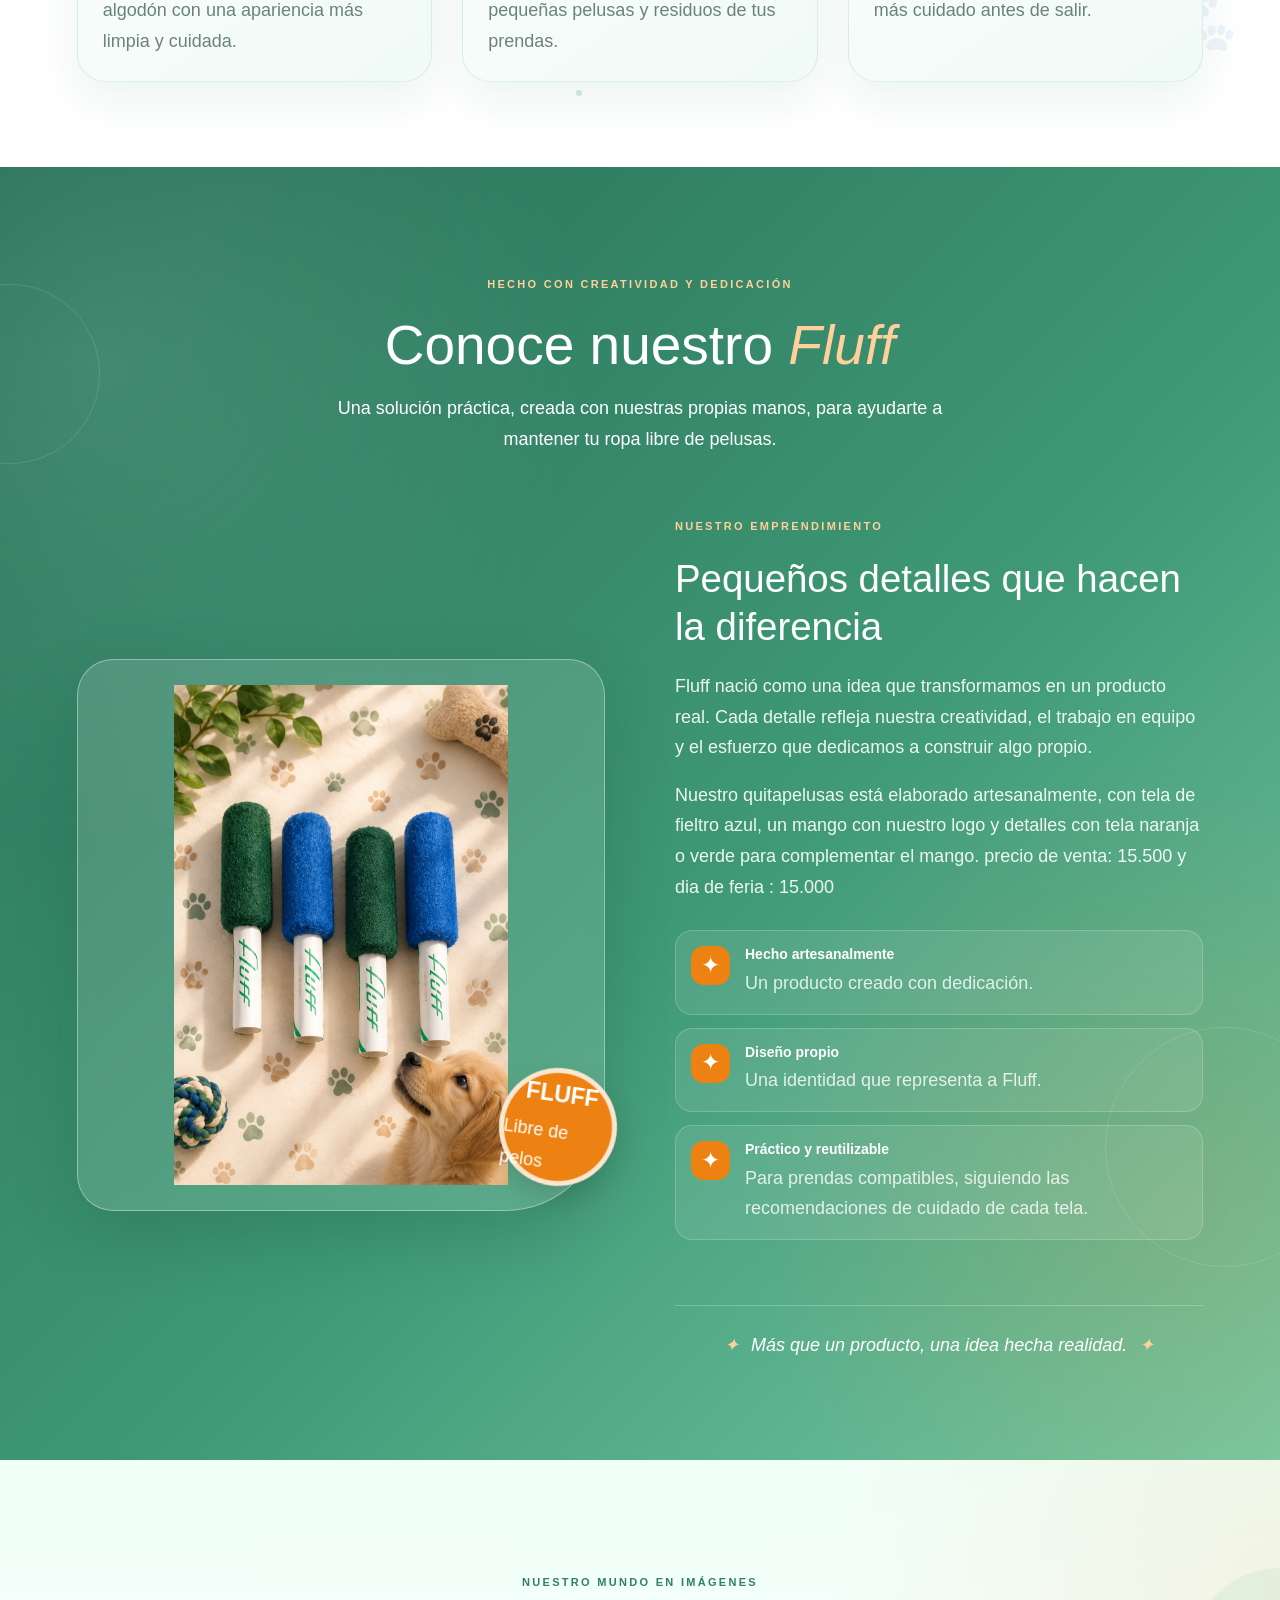
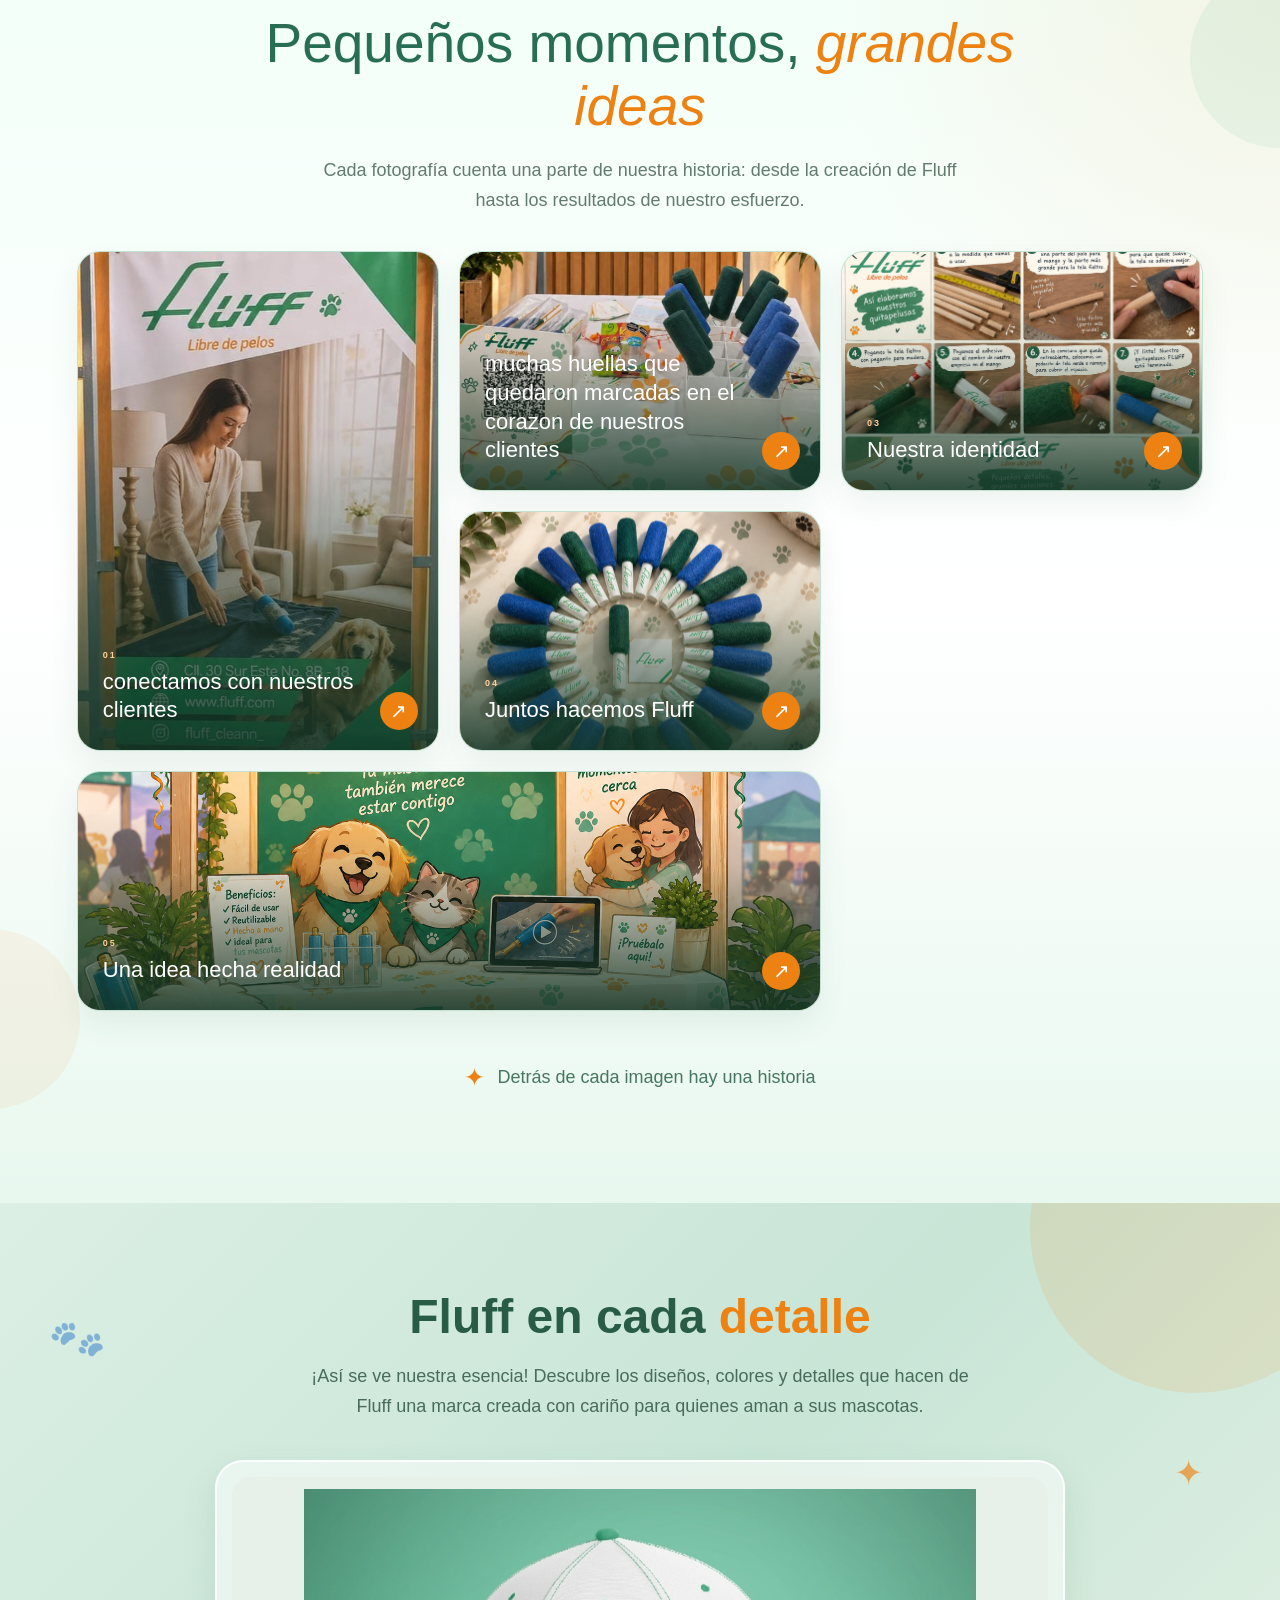
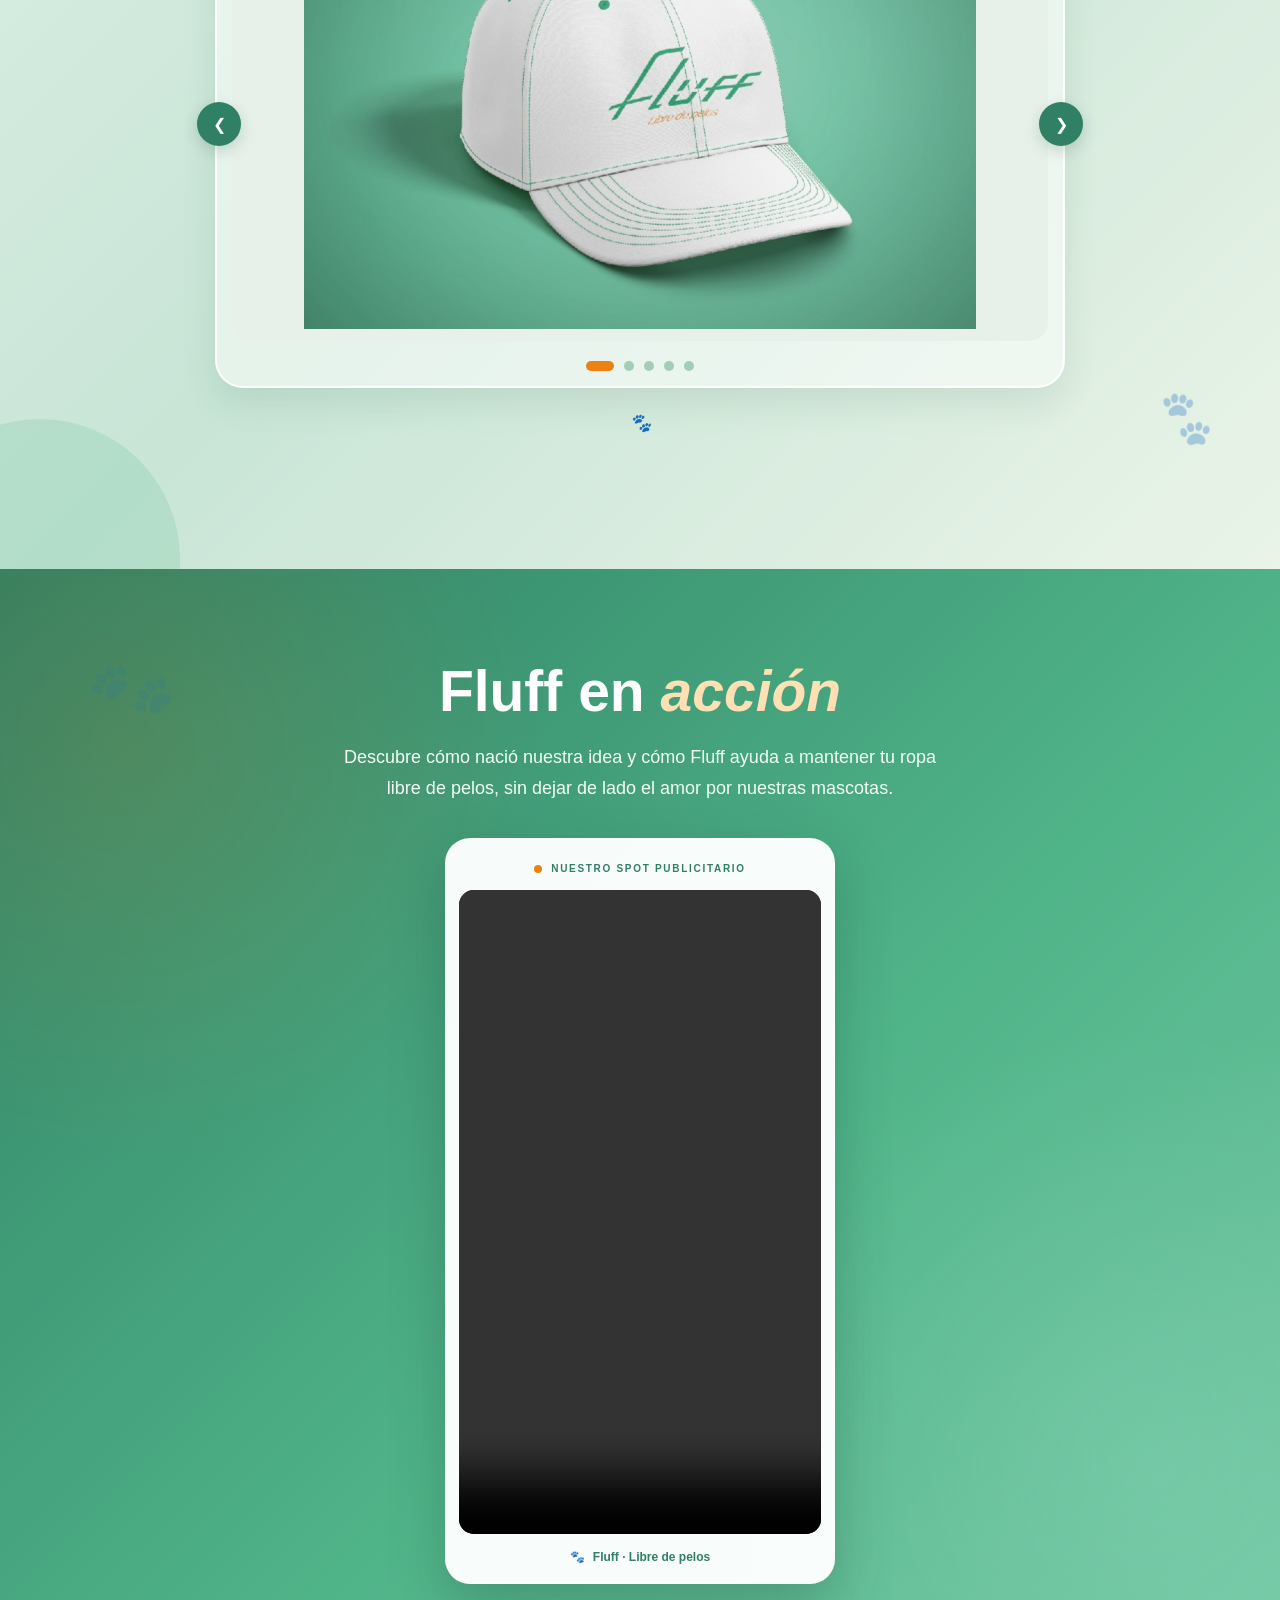
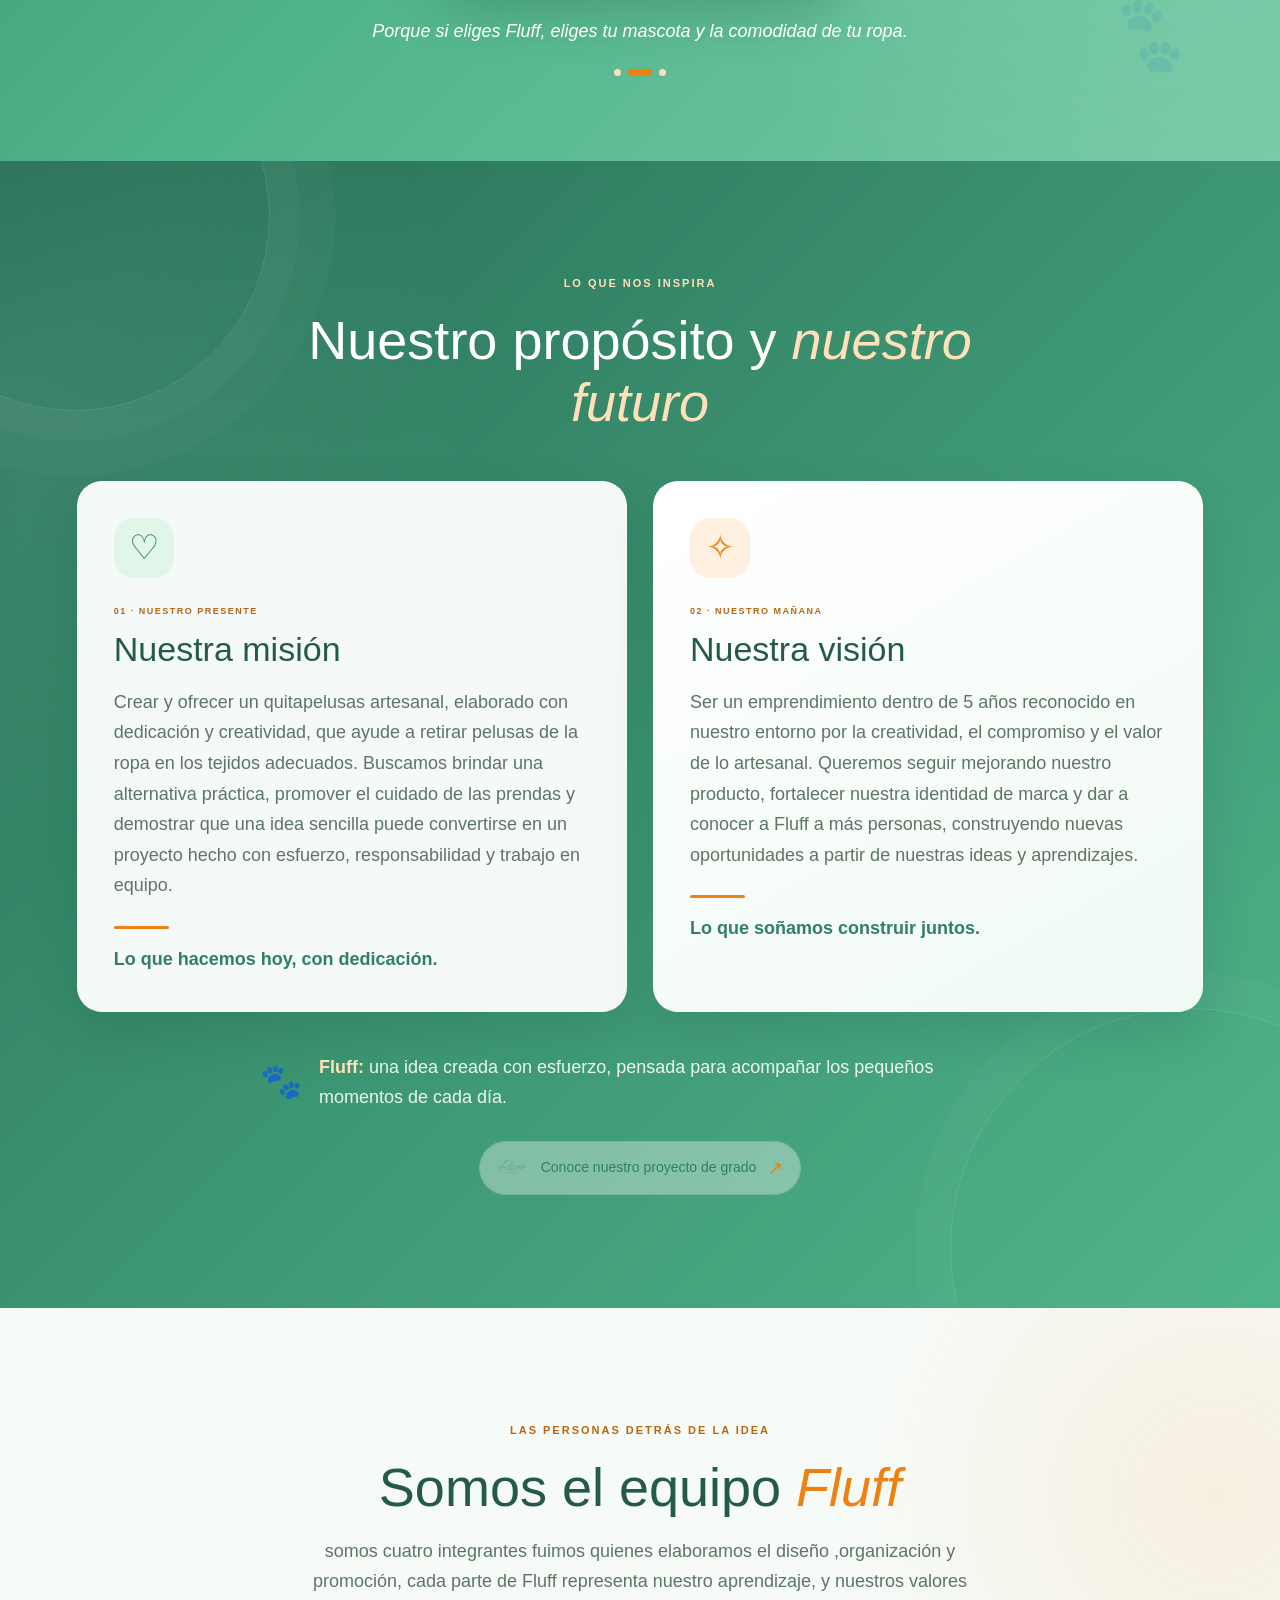
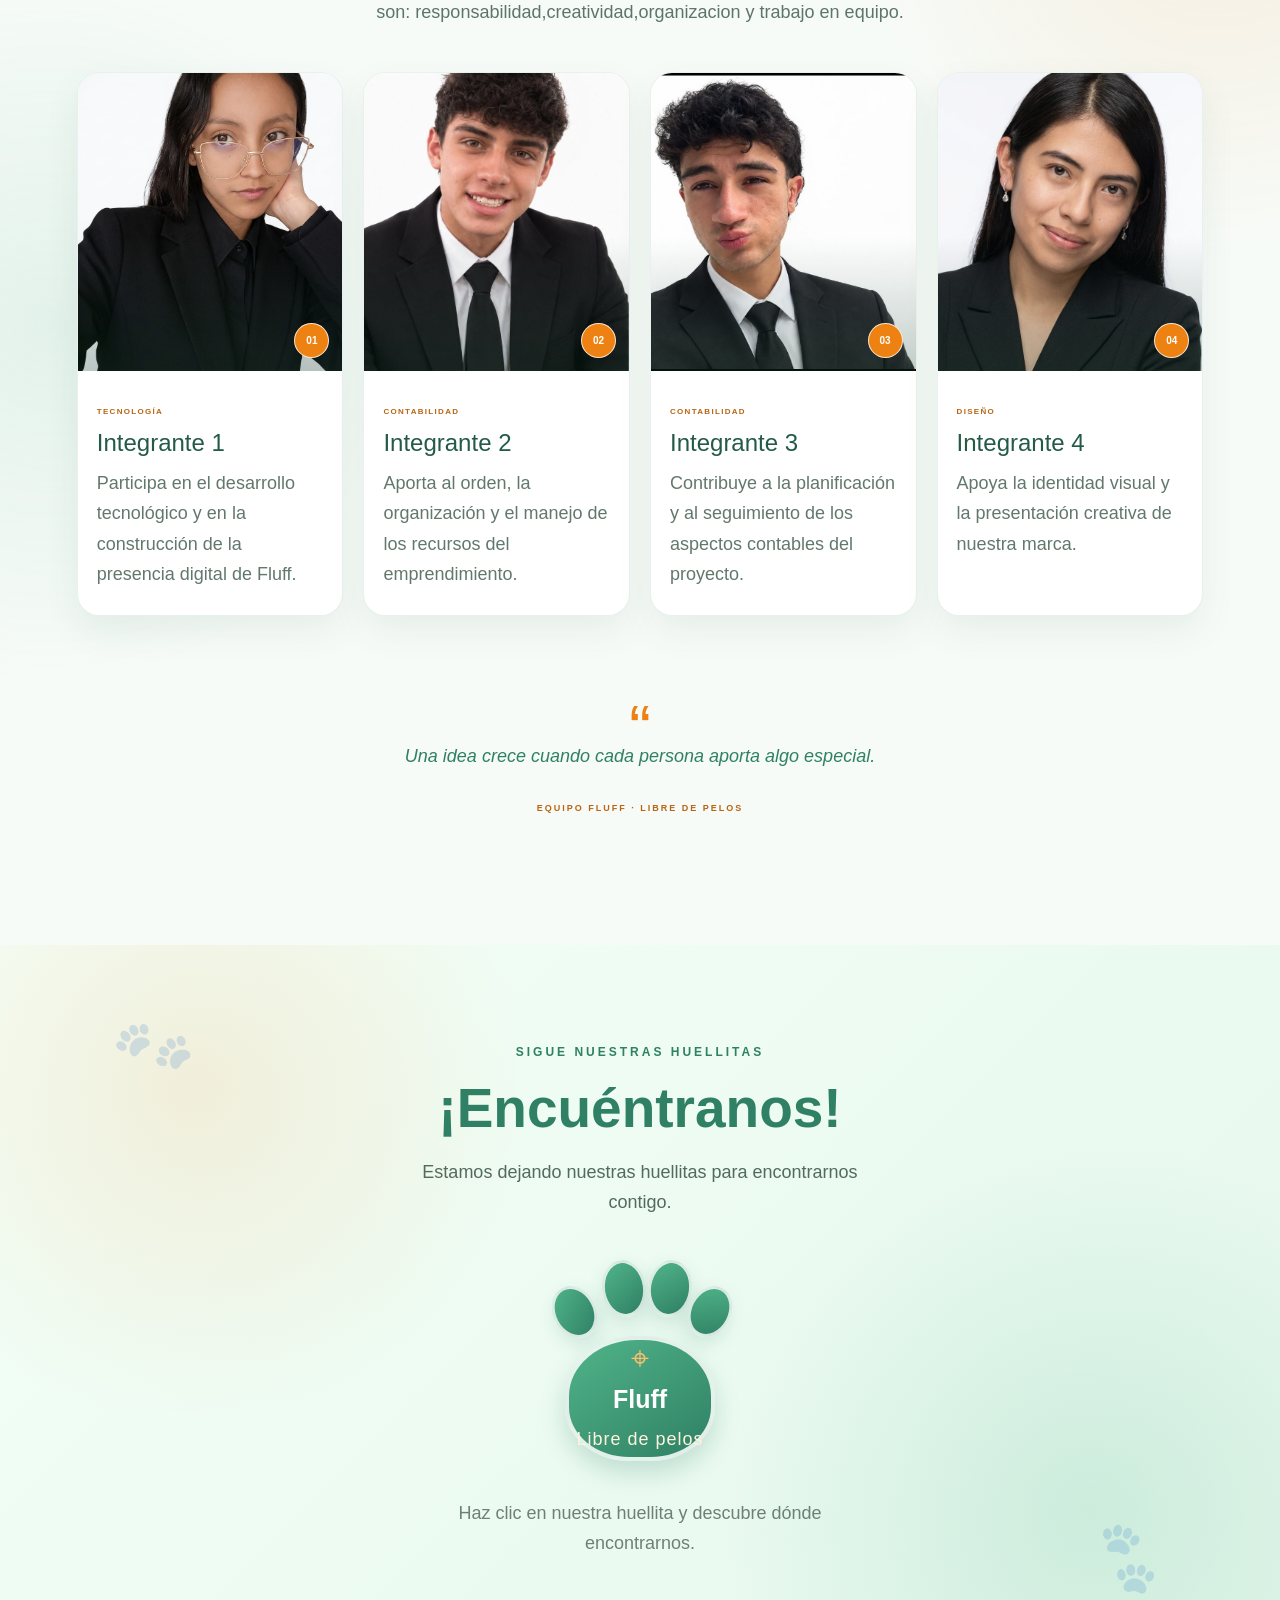
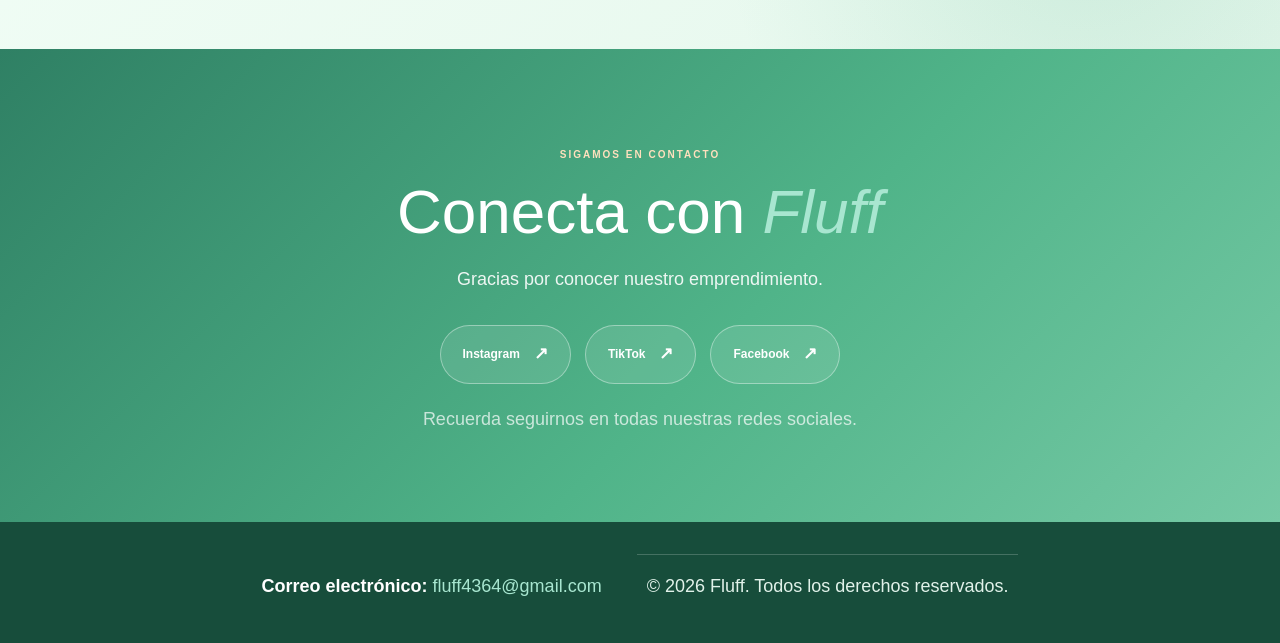
==== commit 1291490b: "Update index.html" ====
--- a/index.html
+++ b/index.html
@@ -578,35 +578,7 @@
             🐾
         </p>
 
-        <!-- DOCUMENTO DE IDENTIDAD DE MARCA -->
-
-        <div class="mockups-documento">
-
-            <div class="documento-icono">📗</div>
-
-            <div class="documento-texto">
-                <span class="documento-etiqueta">
-                    CONOCE MÁS DE NOSOTROS
-                </span>
-
-                <h3>Nuestra identidad de marca</h3>
-
-                <p>
-                    Colores, elementos gráficos y todo lo que
-                    representa la esencia de Fluff, reunido en
-                    un solo documento.
-                </p>
-            </div>
-
-           <a href="Manual de marca.pdf"
-               target="_blank"
-               rel="noopener noreferrer"
-               class="documento-boton">
-                Ver documento <span>↗</span>
-            </a>
-
-        </div>
-
+       
     </div>
 </section>
 
--- a/estilos-2.css
+++ b/estilos-2.css
@@ -0,0 +1,3776 @@
+/* =========================================================
+   FLUFF — ESTILO PRINCIPAL
+   COLORES + HUELLITAS + PARTÍCULAS + ANIMACIONES
+   ========================================================= */
+
+
+/* =========================================================
+   TIPOGRAFÍA GENERAL — FLUFF
+   ========================================================= */
+
+/* Cargar Creato Display desde el archivo local */
+@font-face {
+    font-family: 'Creato Display';
+    src: url('../fuentes/CreatoDisplay-Regular.otf') format('opentype');
+    font-weight: 400;
+    font-style: normal;
+    font-display: swap; !important;
+}
+
+/* Aplicar la tipografía a toda la página */
+html,
+body,
+body *,
+button,
+input,
+textarea,
+select {
+    font-family: 'Creato Display', sans-serif !important;
+}
+
+
+/* =========================================================
+   COLORES FLUFF
+   ========================================================= */
+
+:root {
+
+    --fluff-verde-oscuro: #2F8064;
+    --fluff-verde: #50B489;
+    --fluff-verde-claro: #76C9A5;
+    --fluff-menta: #A8E6D0;
+
+    --fluff-naranja: #ED8111;
+    --fluff-naranja-claro: #F39A3D;
+
+    --fluff-crema: #F4FBF8;
+    --fluff-blanco: #FFFFFF;
+
+    --fluff-texto: #38584D;
+    --fluff-texto-claro: #6B8379;
+
+}
+
+
+/* =========================================================
+   GENERAL
+   ========================================================= */
+
+* {
+    margin: 0;
+    padding: 0;
+    box-sizing: border-box;
+}
+
+
+html {
+    scroll-behavior: smooth;
+}
+
+
+body {
+    font-family: "Comfortaa", sans-serif;
+    color: var(--fluff-texto);
+    background: var(--fluff-crema);
+    overflow-x: hidden;
+}
+
+
+/* =========================================================
+   NAVBAR
+   ========================================================= */
+
+.fluff-navbar {
+
+    position: absolute;
+
+    top: 0;
+    left: 0;
+
+    width: 100%;
+
+    z-index: 1000;
+
+    background: rgba(47,128,100,0.18);
+
+    border-bottom:
+        1px solid rgba(255,255,255,0.18);
+
+    backdrop-filter: blur(13px);
+
+    -webkit-backdrop-filter: blur(13px);
+
+}
+
+
+.fluff-nav-container {
+
+    width: 92%;
+    max-width: 1380px;
+
+    min-height: 88px;
+
+    margin: auto;
+
+    display: flex;
+
+    align-items: center;
+
+    justify-content: space-between;
+
+    gap: 25px;
+
+}
+
+
+.fluff-brand {
+
+    display: flex;
+
+    align-items: center;
+
+    text-decoration: none;
+
+}
+
+
+.fluff-brand img {
+
+    width: 70px;
+    height: 70px;
+
+    object-fit: contain;
+
+    border-radius: 18px;
+
+    background: rgba(255,255,255,0.96);
+
+    padding: 5px;
+
+    box-shadow:
+        0 8px 25px rgba(20,70,52,0.18);
+
+    transition: .35s ease;
+
+}
+
+
+.fluff-brand:hover img {
+
+    transform:
+        scale(1.06)
+        rotate(-3deg);
+
+}
+
+
+.fluff-nav {
+
+    display: flex;
+
+    align-items: center;
+
+    justify-content: flex-end;
+
+    gap: 3px;
+
+}
+
+
+.fluff-nav-link {
+
+    position: relative;
+
+    padding: 10px 12px;
+
+    border-radius: 30px;
+
+    color: #ffffff;
+
+    text-decoration: none;
+
+    font-family: "Comfortaa", sans-serif;
+
+    font-size: 11px;
+
+    font-weight: 700;
+
+    transition: .3s ease;
+
+}
+
+
+.fluff-nav-link::after {
+
+    content: "";
+
+    position: absolute;
+
+    left: 50%;
+
+    bottom: 4px;
+
+    width: 0;
+
+    height: 2px;
+
+    border-radius: 10px;
+
+    background: var(--fluff-naranja);
+
+    transform: translateX(-50%);
+
+    transition: .3s ease;
+
+}
+
+
+.fluff-nav-link:hover {
+
+    background:
+        rgba(255,255,255,0.10);
+
+}
+
+
+.fluff-nav-link:hover::after {
+
+    width: 45%;
+
+}
+
+
+.fluff-enlace-activo {
+
+    background:
+        rgba(255,255,255,0.12);
+
+}
+
+
+.fluff-enlace-activo::after {
+
+    width: 45%;
+
+}
+
+
+/* =========================================================
+   BOTÓN MENÚ
+   ========================================================= */
+
+.fluff-menu-toggle {
+
+    display: none;
+
+    width: 45px;
+    height: 45px;
+
+    border:
+        1px solid rgba(255,255,255,.25);
+
+    border-radius: 14px;
+
+    background:
+        rgba(255,255,255,.10);
+
+    cursor: pointer;
+
+    align-items: center;
+
+    justify-content: center;
+
+    flex-direction: column;
+
+    gap: 5px;
+
+}
+
+
+.fluff-menu-toggle span {
+
+    width: 21px;
+    height: 2px;
+
+    background: #ffffff;
+
+    border-radius: 10px;
+
+}
+
+
+/* =========================================================
+   HERO
+   ========================================================= */
+
+.fluff-hero {
+
+    position: relative;
+
+    width: 100%;
+
+    min-height: 730px;
+
+    padding: 125px 0 70px;
+
+    overflow: hidden;
+
+    isolation: isolate;
+
+    color: #ffffff;
+
+
+    background:
+
+        radial-gradient(
+            circle at 8% 15%,
+            rgba(168,230,208,.24),
+            transparent 27%
+        ),
+
+        radial-gradient(
+            circle at 90% 25%,
+            rgba(237,129,17,.18),
+            transparent 25%
+        ),
+
+        radial-gradient(
+            circle at 50% 100%,
+            rgba(255,255,255,.12),
+            transparent 30%
+        ),
+
+        linear-gradient(
+            135deg,
+            #2F8064 0%,
+            #50B489 55%,
+            #76C9A5 100%
+        );
+
+}
+
+
+.fluff-hero-container {
+
+    position: relative;
+
+    z-index: 10;
+
+    width: 90%;
+
+    max-width: 1250px;
+
+    min-height: 560px;
+
+    margin: auto;
+
+    display: grid;
+
+    grid-template-columns:
+        1fr
+        .9fr;
+
+    align-items: center;
+
+    gap: 55px;
+
+}
+
+
+/* =========================================================
+   HERO TEXTO
+   ========================================================= */
+
+.hero-contenido {
+
+    max-width: 620px;
+
+}
+
+
+.hero-etiqueta {
+
+    display: inline-flex;
+
+    align-items: center;
+
+    gap: 10px;
+
+    margin-bottom: 20px;
+
+    font-family: "Comfortaa", sans-serif;
+
+    font-size: 10px;
+
+    font-weight: 700;
+
+    letter-spacing: 2px;
+
+}
+
+
+.hero-etiqueta::before {
+
+    content: "";
+
+    width: 30px;
+    height: 2px;
+
+    border-radius: 20px;
+
+    background:
+        var(--fluff-naranja);
+
+}
+
+
+.hero-contenido h1 {
+
+    margin: 0;
+
+    font-family:
+        "DM Serif Display",
+        Georgia,
+        serif;
+
+    font-size:
+        clamp(58px, 7vw, 94px);
+
+    line-height: .94;
+
+    letter-spacing: -2px;
+
+    color:
+        #ffffff;
+
+}
+
+
+.hero-contenido h1 span {
+
+    display: block;
+
+    color:
+        var(--fluff-menta);
+
+    font-style: italic;
+
+}
+
+
+.hero-descripcion {
+
+    max-width: 510px;
+
+    margin: 28px 0 32px;
+
+    color:
+        rgba(255,255,255,.89);
+
+    font-family:
+        "Comfortaa",
+        sans-serif;
+
+    font-size: 15px;
+
+    line-height: 1.8;
+
+}
+
+
+/* =========================================================
+   BOTONES HERO
+   ========================================================= */
+
+.hero-botones {
+
+    display: flex;
+
+    align-items: center;
+
+    flex-wrap: wrap;
+
+    gap: 18px;
+
+}
+
+
+.hero-btn {
+
+    display: inline-flex;
+
+    align-items: center;
+
+    gap: 12px;
+
+    padding:
+        15px 23px;
+
+    border-radius: 40px;
+
+    background:
+        var(--fluff-naranja);
+
+    color: #ffffff;
+
+    text-decoration: none;
+
+    font-family:
+        "Comfortaa",
+        sans-serif;
+
+    font-size: 11px;
+
+    font-weight: 700;
+
+    letter-spacing: .4px;
+
+    box-shadow:
+        0 12px 30px
+        rgba(237,129,17,.30);
+
+    transition: .35s ease;
+
+}
+
+
+.hero-btn span {
+
+    font-size: 20px;
+
+    transition: .3s ease;
+
+}
+
+
+.hero-btn:hover {
+
+    background:
+        var(--fluff-naranja-claro);
+
+    transform:
+        translateY(-4px);
+
+}
+
+
+.hero-btn:hover span {
+
+    transform:
+        translateX(5px);
+
+}
+
+
+.hero-link {
+
+    color: #ffffff;
+
+    text-decoration: none;
+
+    font-family:
+        "Comfortaa",
+        sans-serif;
+
+    font-size: 12px;
+
+    font-weight: 600;
+
+    transition: .3s ease;
+
+}
+
+
+.hero-link:hover {
+
+    color:
+        var(--fluff-naranja);
+
+}
+
+
+/* =========================================================
+   HERO VISUAL
+   ========================================================= */
+
+.hero-visual {
+
+    position: relative;
+
+    min-height: 520px;
+
+    display: flex;
+
+    align-items: center;
+
+    justify-content: center;
+
+}
+
+
+  
+
+
+/* =========================================================
+   ELEMENTO VISUAL
+   ========================================================= */
+
+.hero-producto {
+
+    position: relative;
+
+    z-index: 5;
+
+    width: 220px;
+    height: 310px;
+
+    border-radius:
+        110px
+        110px
+        48px
+        48px;
+
+    background:
+        linear-gradient(
+            145deg,
+            #ffffff,
+            #E3F5ED
+        );
+
+    box-shadow:
+        0 30px 65px
+        rgba(25,80,61,.28);
+
+    display: flex;
+
+    align-items: center;
+
+    justify-content: center;
+
+    flex-direction: column;
+
+    transform:
+        rotate(-5deg);
+
+    animation:
+        heroProducto
+        6s ease-in-out infinite;
+
+}
+
+
+.producto-brillo {
+
+    position: absolute;
+
+    top: 25px;
+    left: 28px;
+
+    width: 65px;
+    height: 110px;
+
+    border-radius: 50%;
+
+    background:
+        rgba(255,255,255,.80);
+
+    filter:
+        blur(10px);
+
+}
+
+
+.producto-logo {
+
+    width: 105px;
+    height: 105px;
+
+    border-radius: 50%;
+
+    display: flex;
+
+    align-items: center;
+
+    justify-content: center;
+
+    background:
+        linear-gradient(
+            135deg,
+            #2F8064,
+            #50B489
+        );
+
+    color: #ffffff;
+
+    font-family:
+        "DM Serif Display",
+        Georgia,
+        serif;
+
+    font-size: 62px;
+
+    box-shadow:
+        0 15px 35px
+        rgba(47,128,100,.30);
+
+}
+
+
+.producto-texto {
+
+    margin-top: 16px;
+
+    color:
+        var(--fluff-verde-oscuro);
+
+    font-family:
+        "Comfortaa",
+        sans-serif;
+
+    font-size: 13px;
+
+    font-weight: 700;
+
+    letter-spacing: 3px;
+
+}
+
+
+/* =========================================================
+   HUELLAS HERO
+   ========================================================= */
+
+.fluff-huella {
+
+    position: absolute;
+
+    z-index: 4;
+
+    pointer-events: none;
+
+    user-select: none;
+
+}
+
+
+.hero-huella-1 {
+
+    left: 5%;
+    bottom: 14%;
+
+    font-size: 65px;
+
+    opacity: .12;
+
+    transform: rotate(-18deg);
+
+    animation:
+        huellaFlotando 6s ease-in-out infinite;
+
+}
+
+
+.hero-huella-2 {
+
+    right: 8%;
+    top: 28%;
+
+    font-size: 45px;
+
+    opacity: .12;
+
+    transform: rotate(18deg);
+
+    animation:
+        huellaFlotando2 7s ease-in-out infinite;
+
+}
+
+
+.hero-huella-3 {
+
+    left: 43%;
+    top: 13%;
+
+    font-size: 25px;
+
+    opacity: .10;
+
+    animation:
+        huellaFlotando 5s ease-in-out infinite;
+
+}
+
+
+.hero-huella-4 {
+
+    right: 35%;
+    bottom: 12%;
+
+    font-size: 30px;
+
+    opacity: .08;
+
+    animation:
+        huellaFlotando2 6s ease-in-out infinite;
+
+}
+
+
+/* =========================================================
+   HUELLAS VISUALES
+   ========================================================= */
+
+.visual-huella {
+
+    position: absolute;
+
+    z-index: 7;
+
+    color: #ffffff;
+
+    opacity: .22;
+
+    pointer-events: none;
+
+}
+
+
+.visual-huella-1 {
+
+    left: 4%;
+
+    top: 25%;
+
+    font-size: 42px;
+
+    transform: rotate(-25deg);
+
+    animation:
+        huellaFlotando 5s ease-in-out infinite;
+
+}
+
+
+.visual-huella-2 {
+
+    right: 3%;
+
+    bottom: 22%;
+
+    font-size: 50px;
+
+    transform: rotate(22deg);
+
+    animation:
+        huellaFlotando2 6s ease-in-out infinite;
+
+}
+
+
+/* =========================================================
+   TARJETA HERO
+   ========================================================= */
+
+.hero-card {
+
+    position: absolute;
+
+    right: -5px;
+
+    bottom: 50px;
+
+    z-index: 8;
+
+    min-width: 220px;
+
+    display: flex;
+
+    align-items: center;
+
+    gap: 12px;
+
+    padding:
+        15px 18px;
+
+    border-radius: 20px;
+
+    background:
+        rgba(255,255,255,.95);
+
+    color:
+        var(--fluff-verde-oscuro);
+
+    box-shadow:
+        0 18px 45px
+        rgba(25,80,61,.20);
+
+    animation:
+        heroTarjeta
+        5s ease-in-out infinite;
+
+}
+
+
+.hero-card-punto {
+
+    width: 8px;
+    height: 8px;
+
+    flex-shrink: 0;
+
+    border-radius: 50%;
+
+    background:
+        var(--fluff-naranja);
+
+    box-shadow:
+        0 0 0 6px
+        rgba(237,129,17,.10);
+
+}
+
+
+.hero-card small {
+
+    display: block;
+
+    margin-bottom: 4px;
+
+    font-family:
+        "Comfortaa",
+        sans-serif;
+
+    font-size: 8px;
+
+    font-weight: 700;
+
+    letter-spacing: 1px;
+
+}
+
+
+.hero-card strong {
+
+    font-family:
+        "DM Serif Display",
+        Georgia,
+        serif;
+
+    font-size: 19px;
+
+}
+
+
+/* =========================================================
+   PARTÍCULAS HERO
+   ========================================================= */
+
+.fluff-particula {
+
+    position: absolute;
+
+    z-index: 3;
+
+    width: 8px;
+    height: 8px;
+
+    border-radius: 50%;
+
+    background:
+        rgba(255,255,255,.78);
+
+    box-shadow:
+        0 0 13px
+        rgba(255,255,255,.55);
+
+    pointer-events: none;
+
+}
+
+
+.particula-1 {
+    left: 12%;
+    top: 28%;
+}
+
+.particula-2 {
+    left: 30%;
+    top: 18%;
+    width: 5px;
+    height: 5px;
+}
+
+.particula-3 {
+    left: 52%;
+    top: 70%;
+    width: 11px;
+    height: 11px;
+}
+
+.particula-4 {
+    right: 24%;
+    top: 22%;
+    width: 6px;
+    height: 6px;
+}
+
+.particula-5 {
+    right: 12%;
+    bottom: 25%;
+    width: 10px;
+    height: 10px;
+}
+
+.particula-6 {
+    left: 5%;
+    top: 58%;
+    width: 5px;
+    height: 5px;
+}
+
+.particula-7 {
+    right: 40%;
+    top: 9%;
+    width: 7px;
+    height: 7px;
+}
+
+.particula-8 {
+    left: 42%;
+    bottom: 18%;
+    width: 5px;
+    height: 5px;
+}
+
+
+.fluff-particula {
+
+    animation:
+        particulaFlotando
+        6s ease-in-out infinite;
+
+}
+
+
+.particula-2 {
+    animation-delay: 1s;
+}
+
+.particula-3 {
+    animation-delay: 2s;
+}
+
+.particula-4 {
+    animation-delay: .5s;
+}
+
+.particula-5 {
+    animation-delay: 1.5s;
+}
+
+.particula-6 {
+    animation-delay: 2.5s;
+}
+
+.particula-7 {
+    animation-delay: 1.2s;
+}
+
+.particula-8 {
+    animation-delay: 3s;
+}
+
+
+/* =========================================================
+   ÓRBITAS
+   ========================================================= */
+
+.hero-orbita {
+
+    position: absolute;
+
+    border-radius: 50%;
+
+    pointer-events: none;
+
+}
+
+
+.orbita-1 {
+
+    width: 190px;
+    height: 190px;
+
+    left: -80px;
+    top: 12%;
+
+    background:
+        rgba(168,230,208,.10);
+
+}
+
+
+.orbita-2 {
+
+    width: 130px;
+    height: 130px;
+
+    right: 5%;
+    top: 12%;
+
+    background:
+        rgba(237,129,17,.11);
+
+}
+
+
+/* =========================================================
+   SCROLL
+   ========================================================= */
+
+.hero-scroll {
+
+    position: absolute;
+
+    z-index: 10;
+
+    left: 50%;
+    bottom: 22px;
+
+    transform:
+        translateX(-50%);
+
+    display: flex;
+
+    flex-direction: column;
+
+    align-items: center;
+
+    gap: 7px;
+
+    color:
+        rgba(255,255,255,.70);
+
+}
+
+
+.hero-scroll span {
+
+    position: relative;
+
+    width: 18px;
+    height: 28px;
+
+    border:
+        1px solid
+        rgba(255,255,255,.60);
+
+    border-radius: 20px;
+
+}
+
+
+.hero-scroll span::after {
+
+    content: "";
+
+    position: absolute;
+
+    left: 50%;
+    top: 5px;
+
+    width: 3px;
+    height: 6px;
+
+    border-radius: 5px;
+
+    background: #ffffff;
+
+    transform:
+        translateX(-50%);
+
+    animation:
+        scrollMovimiento
+        1.6s ease-in-out infinite;
+
+}
+
+
+.hero-scroll p {
+
+    font-size: 8px;
+
+    font-weight: 700;
+
+    letter-spacing: 2px;
+
+}
+
+/* =========================================================
+   ¿QUÉ PUEDES CUIDAR?
+   ========================================================= */
+
+.fluff-cuidar {
+
+    position: relative;
+
+    width: 100%;
+
+    padding:
+        110px 6%
+        120px;
+
+    overflow: hidden;
+
+    background:
+        #ffffff;
+
+}
+
+
+/* =========================================================
+   ENCABEZADO
+   ========================================================= */
+
+.cuidar-encabezado {
+
+    position: relative;
+
+    z-index: 4;
+
+    max-width: 760px;
+
+    margin:
+        0 auto 60px;
+
+    text-align: center;
+
+}
+
+
+.cuidar-encabezado h2 {
+
+    font-family:
+        "DM Serif Display",
+        Georgia,
+        serif;
+
+    font-size:
+        clamp(45px,5vw,68px);
+
+    line-height: 1;
+
+    color:
+        var(--fluff-verde-oscuro);
+
+}
+
+
+.cuidar-encabezado h2 span {
+
+    color:
+        var(--fluff-naranja);
+
+    font-style: italic;
+
+}
+
+
+.cuidar-encabezado p {
+
+    max-width: 570px;
+
+    margin:
+        20px auto 0;
+
+    color:
+        var(--fluff-texto-claro);
+
+    font-family:
+        "Comfortaa",
+        sans-serif;
+
+    font-size: 13px;
+
+    line-height: 1.8;
+
+}
+
+
+/* =========================================================
+   TARJETAS
+   ========================================================= */
+
+.cuidar-tarjetas {
+
+    position: relative;
+
+    z-index: 5;
+
+    width: 100%;
+
+    max-width: 1200px;
+
+    margin: auto;
+
+    display: grid;
+
+    grid-template-columns:
+        repeat(3,1fr);
+
+    gap: 30px;
+
+}
+
+
+.cuidado-card {
+
+    position: relative;
+
+    min-height: 475px;
+
+    padding: 17px;
+
+    border-radius: 28px;
+
+    overflow: hidden;
+
+    background:
+        linear-gradient(
+            145deg,
+            #ffffff,
+            #F0FAF6
+        );
+
+    border:
+        1px solid
+        rgba(80,180,137,.18);
+
+    box-shadow:
+        0 18px 45px
+        rgba(47,128,100,.09);
+
+    opacity: 1 !important;
+
+    transform:
+        translateY(35px);
+
+    transition:
+        transform .45s ease,
+        box-shadow .45s ease,
+        opacity .6s ease;
+
+}
+
+
+.cuidado-card.fluff-tarjeta-visible {
+
+    opacity: 1;
+
+    transform:
+        translateY(0);
+
+}
+
+
+.cuidado-card:hover {
+
+    transform:
+        translateY(-10px);
+
+    box-shadow:
+        0 28px 60px
+        rgba(47,128,100,.16);
+
+}
+
+
+/* =========================================================
+   IMAGEN
+   ========================================================= */
+
+.card-imagen {
+
+    position: relative;
+
+    width: 100%;
+
+    height: 255px;
+
+    overflow: hidden;
+
+    border-radius: 21px;
+
+    background:
+        #E7F5EF;
+
+}
+
+
+.card-imagen img {
+
+    width: 100%;
+    height: 100%;
+
+    object-fit: cover;
+
+    display: block;
+
+    transition:
+        transform .5s ease;
+
+}
+
+
+.cuidado-card:hover
+.card-imagen img {
+
+    transform:
+        scale(1.06);
+
+}
+
+
+/* =========================================================
+   DECORACIÓN TARJETA
+   ========================================================= */
+
+.card-destello {
+
+    position: absolute;
+
+    right: 15px;
+    top: 12px;
+
+    color: #ffffff;
+
+    font-size: 28px;
+
+    opacity: .85;
+
+    text-shadow:
+        0 0 12px
+        rgba(255,255,255,.9);
+
+    transition: .4s ease;
+
+}
+
+
+.cuidado-card:hover
+.card-destello {
+
+    transform:
+        rotate(25deg)
+        scale(1.3);
+
+}
+
+
+.card-patita {
+
+    position: absolute;
+
+    left: 14px;
+    bottom: 12px;
+
+    font-size: 27px;
+
+    opacity: .72;
+
+    filter:
+        drop-shadow(
+            0 4px 7px
+            rgba(0,0,0,.15)
+        );
+
+}
+
+
+/* =========================================================
+   CONTENIDO TARJETAS
+   ========================================================= */
+
+.card-contenido {
+
+    padding:
+        20px 8px 8px;
+
+}
+
+
+.card-numero {
+
+    color:
+        var(--fluff-naranja);
+
+    font-family:
+        "Comfortaa",
+        sans-serif;
+
+    font-size: 10px;
+
+    font-weight: 700;
+
+    letter-spacing: 2px;
+
+}
+
+
+.card-contenido h3 {
+
+    margin:
+        7px 0 9px;
+
+    color:
+        var(--fluff-verde-oscuro);
+
+    font-family:
+        "Comfortaa",
+        sans-serif;
+
+    font-size: 21px;
+
+    font-weight: 700;
+
+}
+
+
+.card-contenido p {
+
+    color:
+        var(--fluff-texto-claro);
+
+    font-family:
+        "Comfortaa",
+        sans-serif;
+
+    font-size: 12px;
+
+    line-height: 1.8;
+
+}
+
+
+/* =========================================================
+   DECORACIÓN SECCIÓN
+   ========================================================= */
+
+.cuidar-huella {
+
+    position: absolute;
+
+    z-index: 1;
+
+    opacity: .07;
+
+    pointer-events: none;
+
+}
+
+
+.cuidar-huella-1 {
+
+    left: 3%;
+    top: 15%;
+
+    font-size: 65px;
+
+    transform:
+        rotate(-18deg);
+
+}
+
+
+.cuidar-huella-2 {
+
+    right: 3%;
+    bottom: 10%;
+
+    font-size: 55px;
+
+    transform:
+        rotate(20deg);
+
+}
+
+
+.cuidar-particula {
+
+    position: absolute;
+
+    width: 8px;
+    height: 8px;
+
+    border-radius: 50%;
+
+    background:
+        var(--fluff-verde);
+
+    opacity: .25;
+
+    animation:
+        particulaVerde
+        6s ease-in-out infinite;
+
+}
+
+
+.cuidar-p1 {
+
+    left: 5%;
+    top: 42%;
+
+}
+
+
+.cuidar-p2 {
+
+    right: 6%;
+    top: 25%;
+
+    width: 11px;
+    height: 11px;
+
+    animation-delay: 1s;
+
+}
+
+
+.cuidar-p3 {
+
+    left: 45%;
+    bottom: 7%;
+
+    width: 6px;
+    height: 6px;
+
+    animation-delay: 2s;
+
+}
+
+
+.cuidar-p4 {
+
+    right: 38%;
+    top: 12%;
+
+    width: 5px;
+    height: 5px;
+
+    animation-delay: 3s;
+
+}
+
+
+/* =========================================================
+   ANIMACIONES
+   ========================================================= */
+
+@keyframes heroCirculo {
+
+    0%,100% {
+        transform:
+            translateY(0)
+            rotate(0deg);
+    }
+
+    50% {
+        transform:
+            translateY(-12px)
+            rotate(2deg);
+    }
+
+}
+
+
+@keyframes heroProducto {
+
+    0%,100% {
+        transform:
+            rotate(-5deg)
+            translateY(0);
+    }
+
+    50% {
+        transform:
+            rotate(-2deg)
+            translateY(-11px);
+    }
+
+}
+
+
+@keyframes heroTarjeta {
+
+    0%,100% {
+        transform:
+            translateY(0);
+    }
+
+    50% {
+        transform:
+            translateY(-9px);
+    }
+
+}
+
+
+@keyframes particulaFlotando {
+
+    0%,100% {
+        transform:
+            translate(0,0)
+            scale(1);
+    }
+
+    50% {
+        transform:
+            translate(18px,-22px)
+            scale(1.25);
+    }
+
+}
+
+
+@keyframes particulaVerde {
+
+    0%,100% {
+        transform:
+            translate(0,0);
+    }
+
+    50% {
+        transform:
+            translate(16px,-20px);
+    }
+
+}
+
+
+@keyframes huellaFlotando {
+
+    0%,100% {
+        transform:
+            translate(0,0)
+            rotate(-18deg);
+    }
+
+    50% {
+        transform:
+            translate(12px,-14px)
+            rotate(-8deg);
+    }
+
+}
+
+
+@keyframes huellaFlotando2 {
+
+    0%,100% {
+        transform:
+            translate(0,0)
+            rotate(18deg);
+    }
+
+    50% {
+        transform:
+            translate(-12px,14px)
+            rotate(8deg);
+    }
+
+}
+
+
+@keyframes destelloFluff {
+
+    0%,100% {
+        transform:
+            scale(1)
+            rotate(0deg);
+
+        opacity: .3;
+    }
+
+    50% {
+        transform:
+            scale(1.3)
+            rotate(20deg);
+
+        opacity: .9;
+    }
+
+}
+
+
+@keyframes scrollMovimiento {
+
+    0% {
+        transform:
+            translate(-50%,0);
+
+        opacity: 1;
+    }
+
+    70%,100% {
+        transform:
+            translate(-50%,10px);
+
+        opacity: 0;
+    }
+
+}
+
+
+/* =========================================================
+   TABLET
+   ========================================================= */
+
+@media (max-width:1050px) {
+
+    .fluff-nav-link {
+
+        padding:
+            9px 7px;
+
+        font-size:
+            10px;
+
+    }
+
+
+    .fluff-hero-container {
+
+        gap: 25px;
+
+    }
+
+
+    .hero-circulo {
+
+        width: 350px;
+        height: 350px;
+
+    }
+
+
+    .porque-container {
+
+        gap: 40px;
+
+    }
+
+}
+
+
+/* =========================================================
+   CELULAR / MENÚ
+   ========================================================= */
+
+@media (max-width:850px) {
+
+    .fluff-menu-toggle {
+
+        display: flex;
+
+    }
+
+
+    .fluff-nav {
+
+        position: absolute;
+
+        top: 82px;
+
+        left: 4%;
+
+        width: 92%;
+
+        display: none;
+
+        flex-direction: column;
+
+        align-items: stretch;
+
+        padding: 12px;
+
+        border-radius: 20px;
+
+        background:
+            rgba(47,128,100,.97);
+
+        box-shadow:
+            0 20px 50px
+            rgba(0,0,0,.18);
+
+    }
+
+
+    .fluff-nav.fluff-menu-abierto {
+
+        display: flex;
+
+    }
+
+
+    .fluff-nav-link {
+
+        width: 100%;
+
+        text-align: center;
+
+        padding: 14px;
+
+    }
+
+
+    .fluff-hero {
+
+        padding-top: 120px;
+
+    }
+
+
+    .fluff-hero-container {
+
+        grid-template-columns:
+            1fr;
+
+        text-align: center;
+
+    }
+
+
+    .hero-contenido {
+
+        margin: auto;
+
+    }
+
+
+    .hero-descripcion {
+
+        margin-left: auto;
+
+        margin-right: auto;
+
+    }
+
+
+    .hero-botones {
+
+        justify-content: center;
+
+    }
+
+
+    .hero-visual {
+
+        min-height: 440px;
+
+    }
+
+
+    .porque-container {
+
+        grid-template-columns:
+            1fr;
+
+        text-align: center;
+
+    }
+
+
+    .porque-texto {
+
+        margin: auto;
+
+    }
+
+
+    .porque-linea {
+
+        margin-left: auto;
+
+        margin-right: auto;
+
+    }
+
+
+    .porque-visual {
+
+        max-width: 500px;
+
+        width: 100%;
+
+        margin: auto;
+
+    }
+
+
+    .cuidar-tarjetas {
+
+        grid-template-columns:
+            1fr;
+
+        max-width: 500px;
+
+    }
+
+}
+
+
+/* =========================================================
+   CELULAR PEQUEÑO
+   ========================================================= */
+
+@media (max-width:550px) {
+
+    .fluff-nav-container {
+
+        min-height: 76px;
+
+    }
+
+
+    .fluff-brand img {
+
+        width: 61px;
+        height: 61px;
+
+    }
+
+
+    .fluff-hero {
+
+        min-height: 760px;
+
+        padding-top: 105px;
+
+    }
+
+
+    .hero-contenido h1 {
+
+        font-size: 54px;
+
+        letter-spacing:
+            -1px;
+
+    }
+
+
+    .hero-descripcion {
+
+        font-size: 13px;
+
+    }
+
+
+    .hero-circulo {
+
+        width: 280px;
+        height: 280px;
+
+    }
+
+
+    .hero-producto {
+
+        width: 170px;
+        height: 240px;
+
+    }
+
+
+    .producto-logo {
+
+        width: 80px;
+        height: 80px;
+
+        font-size: 46px;
+
+    }
+
+
+    .hero-card {
+
+        right: 0;
+
+        bottom: 20px;
+
+        min-width: 190px;
+
+    }
+
+
+    .hero-scroll {
+
+        display: none;
+
+    }
+
+
+    .fluff-porque {
+
+        padding:
+            80px 6%;
+
+    }
+
+
+    .porque-circulo {
+
+        width: 290px;
+        height: 290px;
+
+        right: 10px;
+
+    }
+
+
+    .porque-frase {
+
+        right: 35px;
+
+        width: 220px;
+
+    }
+
+
+    .fluff-cuidar {
+
+        padding:
+            80px 5%
+            90px;
+
+    }
+
+
+    .cuidar-encabezado {
+
+        margin-bottom:
+            40px;
+
+    }
+
+
+    .cuidado-card {
+
+        min-height:
+            430px;
+
+    }
+
+
+    .card-imagen {
+
+        height:
+            225px;
+
+    }
+
+}
+
+
+/* =========================================================
+   NUEVAS SECCIONES FLUFF: PRODUCTO, GALERÍA Y FERIA
+   Añadidas al final para conservar los estilos existentes.
+   ========================================================= */
+
+.fluff-producto, .fluff-galeria, .fluff-feria { position:relative; width:100%; overflow:hidden; isolation:isolate; }
+.fluff-producto *, .fluff-galeria *, .fluff-feria * { box-sizing:border-box; }
+.fluff-producto img, .fluff-galeria img, .fluff-feria img { max-width:100%; }
+
+/* PRODUCTO */
+.fluff-producto { --fluff-verde:#2F8064; --fluff-menta:#A8E6D0; --fluff-naranja:#ED8111; padding:100px 6%; color:#fff; background:radial-gradient(circle at 8% 15%,rgba(168,230,208,.17),transparent 30%),radial-gradient(circle at 92% 80%,rgba(237,129,17,.15),transparent 28%),linear-gradient(135deg,#286D56 0%,#3E9875 55%,#76C9A5 100%); }
+.producto-contenedor,.galeria-contenedor,.feria-contenedor { position:relative; z-index:2; width:100%; max-width:1240px; margin:0 auto; }
+.producto-encabezado,.galeria-encabezado,.feria-encabezado { max-width:760px; margin:0 auto 55px; text-align:center; }
+.producto-etiqueta,.producto-subtitulo,.galeria-etiqueta,.feria-etiqueta { display:inline-block; color:#FFD09B; font-size:11px; font-weight:700; letter-spacing:2.3px; line-height:1.8; }
+.producto-encabezado h2,.galeria-encabezado h2,.feria-encabezado h2 { margin:16px 0; font-family:"DM Serif Display",Georgia,serif; font-size:clamp(34px,4.5vw,55px); font-weight:400; line-height:1.15; }
+.producto-encabezado h2 span,.galeria-encabezado h2 span,.feria-encabezado h2 span { color:#FFD09B; font-style:italic; }
+.producto-encabezado p,.galeria-encabezado p,.feria-encabezado p { max-width:660px; margin:0 auto; font-size:15px; line-height:1.9; }
+.producto-contenido { display:grid; grid-template-columns:minmax(0,1fr) minmax(0,1fr); align-items:center; gap:70px; }
+.producto-foto { position:relative; min-width:0; }
+.producto-marco { display:flex; align-items:center; justify-content:center; min-height:420px; padding:25px; overflow:hidden; border:1px solid rgba(255,255,255,.38); border-radius:36px 36px 100px 36px; background:rgba(255,255,255,.13); box-shadow:0 25px 65px rgba(16,65,48,.2); backdrop-filter:blur(8px); }
+.producto-imagen { display:block; width:100%; max-width:460px; max-height:500px; object-fit:contain; border-radius:20px; transition:transform .45s ease; }
+.producto-marco:hover .producto-imagen { transform:scale(1.035); }
+.producto-sello { position:absolute; right:-12px; bottom:25px; display:flex; flex-direction:column; align-items:center; justify-content:center; width:118px; height:118px; border:5px solid rgba(255,255,255,.8); border-radius:50%; color:#fff; background:#ED8111; box-shadow:0 12px 30px rgba(0,0,0,.15); transform:rotate(8deg); }
+.producto-sello span { font-family:"Comfortaa",sans-serif; font-size:23px; font-weight:700; }
+.producto-sello small { margin-top:3px; font-size:10px; }
+.producto-informacion { min-width:0; }
+.producto-informacion h3 { margin:15px 0 20px; font-family:"DM Serif Display",Georgia,serif; font-size:clamp(28px,3vw,39px); font-weight:400; line-height:1.25; }
+.producto-informacion>p { margin:0 0 17px; color:rgba(255,255,255,.91); font-size:14px; line-height:1.9; }
+.producto-beneficios { display:grid; gap:13px; margin-top:28px; }
+.producto-beneficio { display:flex; align-items:flex-start; gap:15px; padding:15px; border:1px solid rgba(255,255,255,.19); border-radius:17px; background:rgba(255,255,255,.09); transition:background .3s ease,transform .3s ease; }
+.producto-beneficio:hover { background:rgba(255,255,255,.16); transform:translateX(5px); }
+.producto-icono { display:flex; flex-shrink:0; align-items:center; justify-content:center; width:39px; height:39px; border-radius:13px; color:#fff; background:#ED8111; font-size:23px; }
+.producto-beneficio h4 { margin:0 0 5px; font-size:14px; }
+.producto-beneficio p { margin:0; color:rgba(255,255,255,.82); font-size:12px; line-height:1.7; }
+.producto-boton,.feria-boton { display:inline-flex; align-items:center; justify-content:center; gap:13px; margin-top:27px; padding:15px 23px; border-radius:40px; color:#fff; background:#ED8111; box-shadow:0 10px 25px rgba(20,50,35,.15); font-size:12px; font-weight:700; text-decoration:none; transition:transform .3s ease,background .3s ease; }
+.producto-boton:hover,.feria-boton:hover { color:#fff; background:#D96D08; transform:translateY(-4px); }
+.producto-frase { display:flex; flex-wrap:wrap; align-items:center; justify-content:center; gap:12px; margin-top:65px; padding-top:24px; border-top:1px solid rgba(255,255,255,.24); color:#fff; font-family:"DM Serif Display",Georgia,serif; font-size:18px; font-style:italic; text-align:center; }
+.producto-frase span { color:#FFD09B; }
+.producto-particula { position:absolute; z-index:0; width:180px; height:180px; border:1px solid rgba(255,255,255,.13); border-radius:50%; pointer-events:none; animation:fluffProductoFlotar 7s ease-in-out infinite; }
+.producto-particula-1 { top:9%; left:-80px; }
+.producto-particula-2 { right:-65px; bottom:15%; width:240px; height:240px; animation-delay:-3s; }
+@keyframes fluffProductoFlotar { 0%,100%{transform:translateY(0)} 50%{transform:translateY(-15px)} }
+
+/* GALERÍA */
+.fluff-galeria { padding:105px 6%; color:#254C3D; background:radial-gradient(circle at 100% 10%,rgba(237,129,17,.09),transparent 26%),linear-gradient(180deg,#F0FFF8 0%,#fff 55%,#E8F8EF 100%); }
+.galeria-encabezado { margin-bottom:35px; }
+.galeria-etiqueta { color:#2F8064; }
+.galeria-encabezado h2 { color:#286D56; }
+.galeria-encabezado h2 span { color:#ED8111; }
+.galeria-encabezado p { color:#637B6F; }
+.galeria-filtros { display:flex; flex-wrap:wrap; justify-content:center; gap:10px; margin:35px 0 38px; }
+.galeria-filtro { padding:11px 20px; border:1px solid #C8E8D8; border-radius:50px; color:#2F8064; background:rgba(255,255,255,.8); font-family:inherit; font-size:12px; font-weight:700; cursor:pointer; transition:all .3s ease; }
+.galeria-filtro:hover,.galeria-filtro.activo { border-color:#2F8064; color:#fff; background:#2F8064; box-shadow:0 6px 18px rgba(47,128,100,.17); }
+.galeria-grid { display:grid; grid-template-columns:repeat(3,minmax(0,1fr)); grid-auto-rows:240px; gap:20px; }
+.galeria-tarjeta { position:relative; display:block; min-width:0; min-height:0; padding:0; overflow:hidden; border:1px solid rgba(47,128,100,.12); border-radius:23px; background:#D8EEE2; box-shadow:0 12px 30px rgba(32,89,64,.08); cursor:pointer; text-align:left; transition:transform .35s ease,box-shadow .35s ease; }
+.galeria-tarjeta.galeria-grande { grid-row:span 2; }
+.galeria-tarjeta.galeria-ancha { grid-column:span 2; }
+.galeria-tarjeta[hidden] { display:none!important; }
+.galeria-tarjeta:hover { z-index:2; box-shadow:0 20px 38px rgba(32,89,64,.18); transform:translateY(-5px); }
+.galeria-tarjeta img { display:block; width:100%; height:100%; object-fit:cover; transition:transform .6s ease; }
+.galeria-tarjeta:hover img { transform:scale(1.055); }
+.galeria-overlay { position:absolute; inset:0; display:flex; flex-direction:column; align-items:flex-start; justify-content:flex-end; padding:25px; color:#fff; background:linear-gradient(180deg,transparent 15%,rgba(20,54,39,.12) 40%,rgba(20,54,39,.88) 100%); }
+.galeria-numero { margin-bottom:8px; color:#FFD09B; font-size:9px; font-weight:800; letter-spacing:2px; }
+.galeria-overlay strong { max-width:90%; font-family:"DM Serif Display",Georgia,serif; font-size:22px; font-weight:400; line-height:1.3; }
+.galeria-ampliar { position:absolute; right:20px; bottom:20px; display:flex; align-items:center; justify-content:center; width:38px; height:38px; border-radius:50%; color:#fff; background:#ED8111; font-size:20px; transition:transform .3s ease; }
+.galeria-tarjeta:hover .galeria-ampliar { transform:rotate(45deg); }
+.galeria-sin-resultados { grid-column:1/-1; color:#637B6F; text-align:center; }
+.galeria-pie { display:flex; flex-wrap:wrap; align-items:center; justify-content:center; gap:12px; margin-top:45px; color:#477661; text-align:center; }
+.galeria-pie p { margin:0; font-size:13px; }
+.galeria-huellita { color:#ED8111; font-size:25px; }
+.galeria-decoracion { position:absolute; z-index:0; width:180px; height:180px; border-radius:50%; pointer-events:none; }
+.galeria-decoracion-1 { top:8%; right:-90px; background:rgba(80,180,137,.09); }
+.galeria-decoracion-2 { bottom:7%; left:-100px; background:rgba(237,129,17,.07); }
+.galeria-visor[hidden] { display:none!important; }
+.galeria-visor { position:fixed; z-index:99999; inset:0; display:flex; align-items:center; justify-content:center; gap:18px; padding:35px; color:#fff; background:rgba(14,34,26,.94); }
+.galeria-visor figure { display:flex; flex-direction:column; align-items:center; justify-content:center; max-width:78%; max-height:90vh; margin:0; }
+.galeria-visor figure img { display:block; max-width:100%; max-height:76vh; border-radius:16px; object-fit:contain; }
+.galeria-visor figcaption { margin-top:15px; color:#fff; font-size:14px; text-align:center; }
+.galeria-cerrar,.galeria-anterior,.galeria-siguiente { display:flex; flex-shrink:0; align-items:center; justify-content:center; width:44px; height:44px; border:1px solid rgba(255,255,255,.3); border-radius:50%; color:#fff; background:rgba(255,255,255,.1); font-size:24px; cursor:pointer; transition:background .2s ease; }
+.galeria-cerrar:hover,.galeria-anterior:hover,.galeria-siguiente:hover { background:#ED8111; }
+.galeria-cerrar { position:absolute; top:20px; right:22px; }
+
+
+/* RESPONSIVE */
+@media (max-width:900px) {
+ .fluff-producto,.fluff-galeria,.fluff-feria { padding:75px 5%; }
+ .producto-contenido { grid-template-columns:minmax(0,1fr); gap:45px; }
+ .producto-foto { width:100%; max-width:570px; margin:0 auto; }
+ .producto-marco { min-height:340px; }
+ .producto-sello { right:0; }
+ .galeria-grid { grid-template-columns:repeat(2,minmax(0,1fr)); grid-auto-rows:220px; gap:14px; }
+ .feria-portada { grid-template-columns:minmax(0,1fr); gap:30px; padding:25px; }
+ .feria-portada-foto { min-height:300px; }
+ .feria-momentos { grid-template-columns:repeat(2,minmax(0,1fr)); }
+}
+@media (max-width:560px) {
+ .fluff-producto,.fluff-galeria,.fluff-feria { padding:62px 5%; }
+ .producto-encabezado,.galeria-encabezado,.feria-encabezado { margin-bottom:35px; }
+ .producto-encabezado p,.galeria-encabezado p,.feria-encabezado p { font-size:13px; }
+ .producto-marco { min-height:260px; padding:15px; border-radius:25px 25px 65px 25px; }
+ .producto-sello { right:-4px; bottom:10px; width:90px; height:90px; border-width:3px; }
+ .producto-sello span { font-size:18px; }
+ .producto-sello small { font-size:9px; }
+ .producto-beneficio { padding:13px; }
+ .producto-frase { margin-top:42px; font-size:15px; }
+ .galeria-filtros { gap:7px; }
+ .galeria-filtro { padding:9px 13px; font-size:11px; }
+ .galeria-grid { grid-template-columns:minmax(0,1fr); grid-auto-rows:255px; gap:15px; }
+ .galeria-tarjeta.galeria-grande,.galeria-tarjeta.galeria-ancha { grid-row:auto; grid-column:auto; }
+ .galeria-overlay { padding:20px; }
+ .galeria-overlay strong { font-size:21px; }
+ .galeria-visor { gap:6px; padding:12px; }
+ .galeria-visor figure { max-width:calc(100% - 66px); }
+ .galeria-visor figure img { max-height:65vh; }
+ .galeria-cerrar { top:12px; right:12px; }
+ .galeria-anterior,.galeria-siguiente { width:32px; height:32px; font-size:17px; }
+ .feria-portada { padding:20px; border-radius:22px; }
+ .feria-portada-foto { min-height:235px; border-radius:18px 45px 18px 18px; }
+ .feria-momentos { grid-template-columns:minmax(0,1fr); gap:18px; margin-top:35px; }
+ .feria-momento-foto { height:240px; }
+ .feria-momento-texto { padding:21px; }
+ .feria-cierre { margin-top:40px; padding-top:25px; }
+ .feria-cierre p { font-size:14px; }
+}
+@media (prefers-reduced-motion:reduce) {
+ .producto-particula { animation:none; }
+ .producto-marco *, .producto-beneficio, .producto-boton, .feria-boton, .galeria-tarjeta, .galeria-tarjeta img, .feria-momento, .feria-momento img { transition:none; }
+}
+
+
+
+.mision-encabezado,.nosotros-encabezado{max-width:760px;margin:0 auto 48px;text-align:center}
+.mision-etiqueta,.nosotros-etiqueta{display:inline-block;margin-bottom:15px;color:#B96512;font-family:"Comfortaa",sans-serif;font-size:11px;font-weight:700;letter-spacing:2px;line-height:1.8}
+.mision-encabezado h2,.nosotros-encabezado h2{margin:0 0 18px;color:#245B47;font-family:"DM Serif Display",Georgia,serif;font-size:clamp(34px,5vw,54px);font-weight:400;line-height:1.15}
+.mision-encabezado h2 span,.nosotros-encabezado h2 span{color:#ED8111;font-style:italic}
+.mision-encabezado>p,.nosotros-encabezado>p{max-width:680px;margin:0 auto;color:#5D7569;font-family:"Comfortaa",sans-serif;font-size:14px;line-height:1.9}
+
+
+/* =====================================================
+   SPOT PUBLICITARIO FLUFF
+   ===================================================== */
+
+.fluff-spot {
+    position: relative;
+    overflow: hidden;
+    padding: 90px 20px 85px;
+    text-align: center;
+    background:
+        radial-gradient(
+            circle at 10% 15%,
+            rgba(237, 129, 17, 0.13),
+            transparent 27%
+        ),
+        radial-gradient(
+            circle at 90% 75%,
+            rgba(168, 230, 208, 0.20),
+            transparent 30%
+        ),
+        linear-gradient(
+            135deg,
+            #2F8064 0%,
+            #50B489 55%,
+            #76C9A5 100%
+        );
+    font-family: "Exo 2", sans-serif;
+}
+
+/* Contenido */
+
+.spot-contenedor {
+    position: relative;
+    z-index: 2;
+    max-width: 850px;
+    margin: 0 auto;
+}
+
+.spot-etiqueta {
+    display: inline-block;
+    margin-bottom: 13px;
+    padding: 9px 17px;
+    border: 1px solid rgba(255, 255, 255, 0.45);
+    border-radius: 30px;
+    color: #FFFFFF;
+    font-size: 11px;
+    font-weight: 700;
+    letter-spacing: 2.5px;
+}
+
+.spot-titulo {
+    margin: 0 0 18px;
+    color: #FFFFFF;
+    font-family: Georgia, serif;
+    font-size: clamp(36px, 5vw, 57px);
+    line-height: 1.15;
+}
+
+.spot-titulo span {
+    color: #FFE0B5;
+    font-style: italic;
+}
+
+.spot-descripcion {
+    max-width: 600px;
+    margin: 0 auto 35px;
+    color: #F1FFF7;
+    font-size: 16px;
+    line-height: 1.8;
+}
+
+/* Marco del reproductor */
+
+.spot-video-marco {
+    width: min(100%, 390px);
+    margin: 0 auto;
+    padding: 13px;
+    overflow: hidden;
+    background: rgba(255, 255, 255, 0.96);
+    border: 1px solid rgba(255, 255, 255, 0.7);
+    border-radius: 25px;
+    box-shadow: 0 22px 55px rgba(20, 65, 47, 0.28);
+}
+
+/* Cabecera del reproductor */
+
+.spot-video-encabezado {
+    display: flex;
+    align-items: center;
+    justify-content: center;
+    gap: 9px;
+    padding: 8px 5px 13px;
+    color: #2F8064;
+    font-size: 10px;
+    font-weight: 700;
+    letter-spacing: 1.7px;
+}
+
+.spot-punto {
+    width: 8px;
+    height: 8px;
+    flex-shrink: 0;
+    background: #ED8111;
+    border-radius: 50%;
+}
+
+/* Video vertical 9:16 */
+
+.spot-video {
+    display: block;
+    width: 100%;
+    height: auto;
+    aspect-ratio: 9 / 16;
+    object-fit: contain;
+    background: #17251F;
+    border-radius: 15px;
+}
+
+/* Pie del reproductor */
+
+.spot-video-pie {
+    display: flex;
+    justify-content: center;
+    align-items: center;
+    gap: 8px;
+    padding: 13px 4px 3px;
+    color: #2F8064;
+    font-size: 12px;
+    font-weight: 600;
+}
+
+/* Frase final */
+
+.spot-frase-final {
+    max-width: 600px;
+    margin: 32px auto 0;
+    color: #FFFFFF;
+    font-family: Georgia, serif;
+    font-size: clamp(18px, 2.8vw, 24px);
+    font-style: italic;
+    line-height: 1.6;
+}
+
+/* Detalles decorativos */
+
+.spot-detalle {
+    display: flex;
+    justify-content: center;
+    gap: 7px;
+    margin-top: 22px;
+}
+
+.spot-detalle span {
+    width: 7px;
+    height: 7px;
+    background: #FFE0B5;
+    border-radius: 50%;
+}
+
+.spot-detalle span:nth-child(2) {
+    width: 24px;
+    border-radius: 10px;
+    background: #ED8111;
+}
+
+/* Huellitas de fondo */
+
+.spot-huellita {
+    position: absolute;
+    z-index: 1;
+    color: #FFFFFF;
+    font-size: 65px;
+    opacity: 0.12;
+    pointer-events: none;
+}
+
+.spot-huellita-1 {
+    top: 65px;
+    left: 7%;
+    transform: rotate(-25deg);
+}
+
+.spot-huellita-2 {
+    right: 7%;
+    bottom: 70px;
+    transform: rotate(22deg);
+}
+
+/* Adaptación para celulares */
+
+@media (max-width: 600px) {
+    .fluff-spot {
+        padding: 65px 17px;
+    }
+
+    .spot-descripcion {
+        font-size: 14px;
+        line-height: 1.7;
+    }
+
+    .spot-video-marco {
+        width: min(100%, 340px);
+        padding: 10px;
+        border-radius: 21px;
+    }
+
+    .spot-video {
+        border-radius: 13px;
+    }
+
+    .spot-huellita {
+        font-size: 42px;
+    }
+
+    .spot-huellita-1 {
+        top: 25px;
+        left: 2%;
+    }
+
+    .spot-huellita-2 {
+        right: 2%;
+        bottom: 25px;
+    }
+}
+
+@media (prefers-reduced-motion: reduce) {
+    .spot-video-marco {
+        scroll-behavior: auto;
+    }
+}
+
+
+/* =========================================================
+   MISIÓN Y VISIÓN
+   ========================================================= */
+.fluff-mision{--mision-verde:#2F8064;--mision-menta:#A8E6D0;--mision-naranja:#ED8111;position:relative;overflow:hidden;padding:105px 6%;background:radial-gradient(circle at 0 20%,rgba(168,230,208,.12),transparent 30%),linear-gradient(135deg,#286D56 0%,#3D9673 52%,#50B489 100%);color:#fff}.mision-contenedor{position:relative;z-index:1;max-width:1150px;margin:0 auto}
+.mision-circulo{position:absolute;display:block;border:1px solid rgba(255,255,255,.13);border-radius:50%;pointer-events:none}.mision-circulo-1{top:-140px;left:-120px;width:390px;height:390px;box-shadow:0 0 0 30px rgba(255,255,255,.025),0 0 0 65px rgba(255,255,255,.02)}.mision-circulo-2{right:-150px;bottom:-180px;width:480px;height:480px;box-shadow:0 0 0 35px rgba(255,255,255,.025)}
+.mision-encabezado .mision-etiqueta{color:#FFE0B8}.mision-encabezado h2{color:#fff}.mision-encabezado h2 span{color:#FFE0B8}.mision-encabezado>p{color:rgba(255,255,255,.82)}.mision-tarjetas{display:grid;grid-template-columns:repeat(2,minmax(0,1fr));gap:26px}
+.mision-tarjeta{position:relative;overflow:hidden;padding:36px;border:1px solid rgba(255,255,255,.42);border-radius:25px;color:#2D5948;background:rgba(255,255,255,.95);box-shadow:0 22px 50px rgba(16,61,44,.15);transition:transform .3s ease,box-shadow .3s ease}.mision-tarjeta:hover{transform:translateY(-7px);box-shadow:0 28px 60px rgba(16,61,44,.23)}.mision-tarjeta-secundaria{background:linear-gradient(150deg,#fff,#F0FAF4)}
+.mision-icono{display:flex;align-items:center;justify-content:center;width:60px;height:60px;margin-bottom:25px;border-radius:20px;background:#E1F5E9;color:#2F8064;font-size:34px}.mision-tarjeta-secundaria .mision-icono{background:#FFF0DF;color:#ED8111}.mision-numero{display:block;margin-bottom:10px;color:#B96512;font-family:"Comfortaa",sans-serif;font-size:9px;font-weight:700;letter-spacing:1.5px;line-height:1.8}.mision-tarjeta h3{margin:0 0 17px;color:#245B47;font-family:"DM Serif Display",Georgia,serif;font-size:34px;font-weight:400}.mision-tarjeta>p{margin:0;color:#5D7569;font-family:"Comfortaa",sans-serif;font-size:12px;line-height:2}.mision-linea{display:block;width:55px;height:3px;margin:25px 0 15px;border-radius:5px;background:#ED8111}.mision-tarjeta>small{color:#2F8064;font-family:"Comfortaa",sans-serif;font-size:10px;font-weight:700;line-height:1.8}
+.mision-cierre{display:flex;align-items:center;justify-content:center;gap:17px;max-width:760px;margin:40px auto 0;text-align:left}.mision-cierre>span{flex-shrink:0;color:#FFE0B8;font-size:34px}.mision-cierre p{margin:0;color:rgba(255,255,255,.9);font-family:"Comfortaa",sans-serif;font-size:12px;line-height:1.9}.mision-cierre strong{color:#FFE0B8}
+
+/* =========================================================
+   NOSOTROS — EQUIPO FLUFF
+   ========================================================= */
+.fluff-nosotros{--nosotros-verde:#2F8064;--nosotros-menta:#A8E6D0;--nosotros-naranja:#ED8111;position:relative;overflow:hidden;padding:105px 6%;background:radial-gradient(circle at 4% 50%,rgba(80,180,137,.12),transparent 26%),radial-gradient(circle at 95% 15%,rgba(237,129,17,.1),transparent 23%),#F7FBF8;color:#254D3F}.nosotros-contenedor{max-width:1200px;margin:0 auto}.nosotros-encabezado{margin-bottom:45px}
+.nosotros-introduccion{display:flex;align-items:center;gap:25px;max-width:900px;margin:0 auto 50px;padding:27px 30px;border:1px solid rgba(47,128,100,.12);border-radius:22px;background:rgba(255,255,255,.8);box-shadow:0 15px 40px rgba(35,91,69,.07)}.nosotros-sello{display:flex;flex-shrink:0;flex-direction:column;align-items:center;justify-content:center;width:88px;height:88px;border:4px solid rgba(255,255,255,.7);border-radius:50%;background:linear-gradient(135deg,#2F8064,#50B489);color:#fff;box-shadow:0 8px 22px rgba(47,128,100,.2)}.nosotros-sello>span{font-family:"DM Serif Display",Georgia,serif;font-size:43px;line-height:1}.nosotros-sello>small{margin-top:3px;font-family:"Comfortaa",sans-serif;font-size:7px;font-weight:700;letter-spacing:2px}.nosotros-introduccion h3{margin:0 0 8px;color:#245B47;font-family:"DM Serif Display",Georgia,serif;font-size:26px;font-weight:400}.nosotros-introduccion p{margin:0;color:#5D7569;font-family:"Comfortaa",sans-serif;font-size:12px;line-height:1.9}
+.nosotros-equipo{display:grid;grid-template-columns:repeat(4,minmax(0,1fr));gap:20px}.nosotros-persona{overflow:hidden;border:1px solid rgba(47,128,100,.11);border-radius:22px;background:#fff;box-shadow:0 15px 35px rgba(35,91,69,.08);transition:transform .35s ease,box-shadow .35s ease}.nosotros-persona:hover{transform:translateY(-8px);box-shadow:0 25px 45px rgba(35,91,69,.15)}.nosotros-foto{position:relative;overflow:hidden;aspect-ratio:4/4.5;background:linear-gradient(145deg,#DDF3E7,#A8E6D0)}.nosotros-foto:after{position:absolute;inset:55% 0 0;background:linear-gradient(transparent,rgba(24,70,50,.25));content:"";pointer-events:none}.nosotros-foto img{display:block;width:100%;height:100%;object-fit:cover;object-position:center;transition:transform .5s ease}.nosotros-persona:hover .nosotros-foto img{transform:scale(1.045)}.nosotros-numero{position:absolute;z-index:1;right:13px;bottom:13px;display:flex;align-items:center;justify-content:center;width:35px;height:35px;border:1px solid rgba(255,255,255,.8);border-radius:50%;background:#ED8111;color:#fff;font-family:"Comfortaa",sans-serif;font-size:10px;font-weight:700}.nosotros-datos{padding:22px 19px 25px}.nosotros-area{display:inline-block;margin-bottom:10px;color:#B96512;font-family:"Comfortaa",sans-serif;font-size:8px;font-weight:700;letter-spacing:1.3px;line-height:1.7}.nosotros-datos h3{margin:0 0 10px;color:#245B47;font-family:"DM Serif Display",Georgia,serif;font-size:24px;font-weight:400}.nosotros-datos p{margin:0;color:#63786C;font-family:"Comfortaa",sans-serif;font-size:11px;line-height:1.85}
+.nosotros-frase{position:relative;max-width:760px;margin:55px auto 0;padding:25px 20px 20px;text-align:center}.nosotros-comillas{display:block;height:35px;color:#ED8111;font-family:Georgia,serif;font-size:65px;line-height:1}.nosotros-frase>p{margin:10px 0 18px;color:#2F8064;font-family:"DM Serif Display",Georgia,serif;font-size:clamp(22px,3vw,31px);font-style:italic;line-height:1.5}.nosotros-firma{color:#B96512;font-family:"Comfortaa",sans-serif;font-size:9px;font-weight:700;letter-spacing:2px}
+
+/* Animaciones suaves al entrar en pantalla */
+.fluff-revelar{opacity:1;transform:translateY(0)}
+body.fluff-animaciones .fluff-revelar{opacity:0;transform:translateY(22px);transition:opacity .7s ease,transform .7s ease}
+body.fluff-animaciones .fluff-revelar.fluff-visible{opacity:1;transform:translateY(0)}
+@media(max-width:950px){.nosotros-equipo{grid-template-columns:repeat(2,minmax(0,1fr));gap:22px}}
+@media(max-width:650px){.fluff-mision,.fluff-nosotros{padding:72px 5%}.mision-encabezado,.nosotros-encabezado{margin-bottom:32px}.mision-encabezado>p,.nosotros-encabezado>p{font-size:12px}.mision-tarjetas{grid-template-columns:1fr;gap:20px}.mision-tarjeta{padding:27px 23px;border-radius:21px}.mision-tarjeta h3{font-size:30px}.mision-cierre{align-items:flex-start;gap:12px}.nosotros-introduccion{align-items:flex-start;gap:17px;padding:21px}.nosotros-sello{width:65px;height:65px}.nosotros-sello>span{font-size:32px}.nosotros-introduccion h3{font-size:22px}.nosotros-equipo{gap:13px}.nosotros-datos{padding:17px 13px 20px}.nosotros-datos h3{font-size:21px}.nosotros-datos p{font-size:10px}.nosotros-area{font-size:7px;letter-spacing:.8px}}
+@media(max-width:380px){.nosotros-equipo{grid-template-columns:1fr}.nosotros-foto{aspect-ratio:4/3.5}.nosotros-introduccion{flex-direction:column;align-items:center;text-align:center}}
+@media(prefers-reduced-motion:reduce){.mision-tarjeta,.nosotros-persona,.nosotros-foto img{animation:none;transition:none}}
+
+
+/* =====================================================
+   SECCIÓN UBICACIÓN FLUFF
+   Huella interactiva conectada a Google Maps
+   ===================================================== */
+
+.fluff-ubicacion {
+    position: relative;
+    overflow: hidden;
+    padding: 90px 20px;
+    text-align: center;
+
+    background:
+        radial-gradient(
+            circle at 15% 20%,
+            rgba(237, 129, 17, 0.12),
+            transparent 28%
+        ),
+        radial-gradient(
+            circle at 85% 80%,
+            rgba(80, 180, 137, 0.18),
+            transparent 30%
+        ),
+        linear-gradient(
+            135deg,
+            #f4fff8,
+            #e5f7ec
+        );
+
+    font-family: "Exo 2", sans-serif;
+}
+
+/* Contenedor principal */
+
+.ubicacion-contenedor {
+    position: relative;
+    z-index: 2;
+    max-width: 850px;
+    margin: 0 auto;
+}
+
+/* Etiqueta superior */
+
+.ubicacion-etiqueta {
+    display: inline-block;
+    color: #2f8064;
+    font-size: 12px;
+    font-weight: 700;
+    letter-spacing: 3px;
+    margin-bottom: 12px;
+}
+
+/* Título */
+
+.ubicacion-contenedor h2 {
+    color: #2f8064;
+    font-family: Georgia, serif;
+    font-size: clamp(35px, 5vw, 55px);
+    margin: 0 0 16px;
+}
+
+/* Texto descriptivo */
+
+.ubicacion-frase {
+    max-width: 500px;
+    margin: 0 auto 35px;
+    color: #526b5e;
+    font-size: 17px;
+    line-height: 1.7;
+}
+
+/* =====================================================
+   HUELLA INTERACTIVA
+   Toda la huella es un enlace a Google Maps
+   ===================================================== */
+
+.ubicacion-huella {
+    position: relative;
+    display: block;
+    width: 220px;
+    height: 225px;
+    margin: 0 auto 20px;
+
+    flex-shrink: 0;
+
+    text-decoration: none;
+    color: inherit;
+    cursor: pointer;
+
+    transition: transform 0.3s ease;
+
+    -webkit-tap-highlight-color: transparent;
+}
+
+.ubicacion-huella:hover {
+    transform: translateY(-6px) rotate(-2deg);
+}
+
+/* Indicador de enfoque para teclado */
+
+.ubicacion-huella:focus-visible {
+    outline: 3px solid #ED8111;
+    outline-offset: 6px;
+    border-radius: 25px;
+}
+
+/* =====================================================
+   LOS CUATRO DEDITOS
+   ===================================================== */
+
+.ubicacion-dedo {
+    position: absolute;
+    display: block;
+
+    background: linear-gradient(
+        145deg,
+        #50b489,
+        #2f8064
+    );
+
+    border: 3px solid rgba(255, 255, 255, 0.8);
+    border-radius: 50%;
+
+    box-shadow:
+        0 8px 18px rgba(47, 128, 100, 0.16);
+}
+
+.ubicacion-dedo-1 {
+    width: 43px;
+    height: 54px;
+    top: 32px;
+    left: 23px;
+    transform: rotate(-28deg);
+}
+
+.ubicacion-dedo-2 {
+    width: 44px;
+    height: 57px;
+    top: 7px;
+    left: 72px;
+    transform: rotate(-8deg);
+}
+
+.ubicacion-dedo-3 {
+    width: 44px;
+    height: 57px;
+    top: 7px;
+    right: 58px;
+    transform: rotate(8deg);
+}
+
+.ubicacion-dedo-4 {
+    width: 42px;
+    height: 53px;
+    top: 32px;
+    right: 19px;
+    transform: rotate(28deg);
+}
+
+/* =====================================================
+   ALMOHADILLA CENTRAL
+   ===================================================== */
+
+.ubicacion-almohadilla {
+    position: absolute;
+
+    width: 150px;
+    height: 125px;
+    left: 35px;
+    top: 83px;
+
+    display: flex;
+    flex-direction: column;
+    align-items: center;
+    justify-content: center;
+    gap: 4px;
+
+    color: white;
+
+    background: linear-gradient(
+        145deg,
+        #50b489,
+        #2f8064
+    );
+
+    border: 4px solid rgba(255, 255, 255, 0.85);
+    border-radius: 48% 48% 43% 43%;
+
+    box-shadow:
+        0 12px 25px rgba(47, 128, 100, 0.22);
+}
+
+/* Símbolo de ubicación */
+
+.ubicacion-pin {
+    color: #ffbd70;
+    font-size: 32px;
+    line-height: 1;
+}
+
+/* Nombre de la empresa */
+
+.ubicacion-almohadilla strong {
+    font-family: Georgia, serif;
+    font-size: 25px;
+}
+
+/* Eslogan */
+
+.ubicacion-almohadilla small {
+    color: #fff3df;
+    font-size: 12px;
+    letter-spacing: 1px;
+}
+
+/* Texto debajo de la huella */
+
+.ubicacion-nota {
+    max-width: 440px;
+    margin: 10px auto 0;
+    color: #6c8175;
+    font-size: 14px;
+    line-height: 1.7;
+}
+
+/* =====================================================
+   HUELLITAS DECORATIVAS DEL FONDO
+   ===================================================== */
+
+.ubicacion-huellita {
+    position: absolute;
+    color: #ed8111;
+    opacity: 0.16;
+    font-size: 60px;
+    pointer-events: none;
+    user-select: none;
+}
+
+.ubicacion-huellita-1 {
+    top: 50px;
+    left: 9%;
+    transform: rotate(-25deg);
+}
+
+.ubicacion-huellita-2 {
+    right: 9%;
+    bottom: 40px;
+    transform: rotate(25deg);
+    color: #2f8064;
+}
+
+/* =====================================================
+   ADAPTACIÓN PARA CELULARES
+   ===================================================== */
+
+@media (max-width: 600px) {
+
+    .fluff-ubicacion {
+        padding: 65px 18px;
+    }
+
+    .ubicacion-etiqueta {
+        font-size: 10px;
+        letter-spacing: 2px;
+    }
+
+    .ubicacion-frase {
+        font-size: 15px;
+    }
+
+    .ubicacion-huella {
+        margin-top: 0;
+        margin-bottom: 20px;
+        transform: scale(0.9);
+    }
+
+    .ubicacion-huella:hover {
+        transform: scale(0.9);
+    }
+
+    .ubicacion-huella:active {
+        transform: scale(0.86);
+    }
+
+    .ubicacion-huellita {
+        font-size: 40px;
+    }
+
+    .ubicacion-huellita-1 {
+        left: 2%;
+    }
+
+    .ubicacion-huellita-2 {
+        right: 2%;
+    }
+
+    .ubicacion-nota {
+        font-size: 13px;
+        padding: 0 10px;
+    }
+}
+
+/* =====================================================
+   RESPETO POR LA PREFERENCIA DE MOVIMIENTO REDUCIDO
+   ===================================================== */
+
+@media (prefers-reduced-motion: reduce) {
+
+    .ubicacion-huella {
+        transition: none;
+    }
+
+    .ubicacion-huella:hover,
+    .ubicacion-huella:active {
+        transform: none;
+    }
+}
+
+
+/* =========================================================
+   REDES SOCIALES Y PIE DE PÁGINA
+   ========================================================= */
+.fluff-redes{position:relative;overflow:hidden;padding:88px 5%;text-align:center;background:linear-gradient(135deg,#2F8064 0%,#50B489 58%,#76C9A5 100%);color:#fff}
+.redes-contenedor{position:relative;z-index:1;max-width:900px;margin:0 auto}
+.redes-etiqueta{display:inline-block;margin-bottom:15px;color:#FFE0BD;font-size:10px;font-weight:700;letter-spacing:2px}
+.fluff-redes h2{margin:0 0 18px;font-family:"DM Serif Display",Georgia,serif;font-size:clamp(38px,5vw,62px);font-weight:400;line-height:1.1}
+.fluff-redes h2 span{color:#A8E6D0;font-style:italic}
+.fluff-redes p{max-width:650px;margin:0 auto;color:rgba(255,255,255,.9);font-size:14px;line-height:1.8}
+.redes-enlaces{display:flex;justify-content:center;flex-wrap:wrap;gap:14px;margin:30px 0 20px}
+.redes-enlaces a{display:inline-flex;align-items:center;gap:14px;padding:14px 22px;border:1px solid rgba(255,255,255,.38);border-radius:30px;background:rgba(255,255,255,.1);color:#fff;text-decoration:none;font-size:12px;font-weight:700;transition:transform .25s ease,background .25s ease}
+.redes-enlaces a:hover{transform:translateY(-3px);background:#ED8111}
+.redes-enlaces a span{font-size:17px}
+.fluff-redes .redes-nota{font-size:10px;opacity:.78}
+
+/* ========================================
+   PIE DE PÁGINA FLUFF
+   ======================================== */
+
+.fluff-footer {
+    width: 100%;
+    box-sizing: border-box;
+    background: #174D3B;
+    color: #FFFFFF;
+    padding: 32px 20px 0;
+    font-family: inherit;
+}
+
+.footer-contenido {
+    max-width: 1200px;
+    margin: 0 auto;
+    text-align: center;
+    padding-bottom: 25px;
+}
+
+.fluff-footer h3 {
+    color: #FFFFFF;
+    font-size: 27px;
+    margin: 0 0 5px;
+}
+
+.footer-eslogan {
+    color: #A8E6D0;
+    margin: 0 0 22px;
+    font-size: 15px;
+}
+
+.footer-contacto {
+    display: flex;
+    justify-content: center;
+    align-items: center;
+    flex-wrap: wrap;
+    gap: 12px 35px;
+}
+
+.footer-contacto p {
+    margin: 0;
+    font-size: 14px;
+    line-height: 1.8;
+}
+
+.footer-contacto a {
+    color: #A8E6D0;
+    text-decoration: none;
+    overflow-wrap: anywhere;
+    transition: color 0.3s ease;
+}
+
+.footer-contacto a:hover {
+    color: #FFFFFF;
+    text-decoration: underline;
+}
+
+.footer-derechos {
+    border-top: 1px solid rgba(255, 255, 255, 0.2);
+    text-align: center;
+    padding: 16px 10px;
+}
+
+.footer-derechos p {
+    color: #E1F2EA;
+    font-size: 12px;
+    margin: 0;
+    line-height: 1.6;
+}
+
+@media (max-width: 600px) {
+    .footer-contacto {
+        flex-direction: column;
+        gap: 10px;
+    }
+
+    .fluff-footer {
+        padding-top: 27px;
+    }
+}
+
+
+/* ===== AJUSTE DEFINITIVO DE TEXTOS FLUFF ===== */
+
+body {
+    font-size: 18px;
+    line-height: 1.7;
+}
+
+/* Texto normal de todas las secciones */
+p,
+li,
+.card p,
+.tarjeta p,
+section p,
+section li,
+.descripcion,
+.description,
+.texto,
+.texto-normal,
+small {
+    font-size: 18px !important;
+    line-height: 1.7 !important;
+}
+
+/* Textos de navegación y botones */
+nav a,
+button {
+    font-size: 16px !important;
+}
+
+/* Los títulos conservan su tamaño */
+h1,
+h2,
+h3,
+h4,
+h5,
+h6 {
+    line-height: 1.2;
+}
+
+/* Adaptación para celulares */
+@media (max-width: 768px) {
+    p,
+    li,
+    .card p,
+    .tarjeta p,
+    section p,
+    section li,
+    .descripcion,
+    .description,
+    .texto,
+    .texto-normal,
+    small {
+        font-size: 16px !important;
+        line-height: 1.6 !important;
+    }
+}
+
+/* =========================================================
+   FLUFF — AJUSTE DEL HERO
+   Sin círculo ni figura con la letra F
+   Conserva el resto de la página
+   ========================================================= */
+
+/* Mantener el fondo verde y organizar el hero */
+.fluff-hero {
+    position: relative;
+    overflow: hidden;
+    isolation: isolate;
+    background:
+        radial-gradient(
+            circle at 10% 15%,
+            rgba(168, 230, 208, 0.20),
+            transparent 28%
+        ),
+        radial-gradient(
+            circle at 90% 25%,
+            rgba(237, 129, 17, 0.14),
+            transparent 25%
+        ),
+        linear-gradient(
+            135deg,
+            #2F8064 0%,
+            #50B489 55%,
+            #76C9A5 100%
+        );
+}
+
+/* Distribución del texto y la imagen */
+.fluff-hero-container {
+    grid-template-columns: 1fr 1fr;
+    gap: 35px;
+}
+
+/* Eliminar la figura circular anterior */
+.hero-circulo,
+.hero-circulo-linea,
+.hero-producto,
+.producto-brillo,
+.producto-logo,
+.producto-texto {
+    display: none !important;
+}
+
+/* Espacio de la imagen */
+.hero-visual {
+    position: relative;
+    min-width: 0;
+    min-height: 480px;
+    display: flex;
+    align-items: center;
+    justify-content: center;
+}
+
+/* Imagen principal de mascotas y huellitas */
+.hero-imagen-principal {
+    display: block;
+    width: 100%;
+    max-width: 540px;
+    height: 460px;
+    object-fit: contain;
+    object-position: center;
+    position: relative;
+    z-index: 5;
+    filter: drop-shadow(0 18px 25px rgba(25, 80, 61, 0.18));
+    animation: heroImagenFlotar 6s ease-in-out infinite;
+}
+
+/* Tarjeta flotante */
+.hero-card {
+    right: 0;
+    bottom: 25px;
+    max-width: 230px;
+}
+
+/* Animación suave de la imagen */
+@keyframes heroImagenFlotar {
+    0%, 100% {
+        transform: translateY(0);
+    }
+
+    50% {
+        transform: translateY(-8px);
+    }
+}
+
+/* Tabletas y celulares */
+@media (max-width: 850px) {
+    .fluff-hero-container {
+        grid-template-columns: 1fr;
+        gap: 10px;
+    }
+
+    .hero-visual {
+        min-height: 360px;
+    }
+
+    .hero-imagen-principal {
+        height: 350px;
+        max-width: 440px;
+    }
+
+    .hero-card {
+        right: 5%;
+        bottom: 10px;
+    }
+}
+
+/* Celulares pequeños */
+@media (max-width: 550px) {
+    .fluff-hero {
+        padding-bottom: 45px;
+    }
+
+    .hero-visual {
+        min-height: 290px;
+    }
+
+    .hero-imagen-principal {
+        height: 285px;
+        max-width: 100%;
+    }
+
+    .hero-card {
+        right: 0;
+        bottom: 0;
+        min-width: 0;
+        padding: 12px 14px;
+    }
+}
+
+/* Respetar la preferencia de movimiento reducido */
+@media (prefers-reduced-motion: reduce) {
+    .hero-imagen-principal {
+        animation: none;
+    }
+}
+
+
+/* =====================================================
+   FLUFF: MOCKUPS E IDENTIDAD DE MARCA
+   Estilo alegre, delicado y juvenil
+   ===================================================== */
+
+.fluff-mockups {
+    position: relative;
+    isolation: isolate;
+    overflow: hidden;
+    padding: 85px 6%;
+    background: linear-gradient(
+        135deg,
+        #DCEFE5 0%,
+        #C8E5D6 45%,
+        #EAF4E8 100%
+    );
+    color: #315B49;
+}
+
+/* MANCHITAS DECORATIVAS DEL FONDO */
+
+.fluff-mockups::before {
+    content: "";
+    position: absolute;
+    width: 330px;
+    height: 330px;
+    top: -140px;
+    right: -80px;
+    border-radius: 50%;
+    background: rgba(237, 129, 17, 0.12);
+    z-index: -1;
+}
+
+.fluff-mockups::after {
+    content: "";
+    position: absolute;
+    width: 280px;
+    height: 280px;
+    bottom: -130px;
+    left: -100px;
+    border-radius: 50%;
+    background: rgba(80, 180, 137, 0.18);
+    z-index: -1;
+}
+
+/* CONTENEDOR PRINCIPAL */
+
+.mockups-contenedor {
+    width: 100%;
+    max-width: 1120px;
+    margin: 0 auto;
+    text-align: center;
+}
+
+/* DECORACIONES */
+
+.mockups-decoracion {
+    position: absolute;
+    pointer-events: none;
+    user-select: none;
+}
+
+.mockups-decoracion-1 {
+    top: 100px;
+    left: 4%;
+    font-size: 42px;
+    transform: rotate(-20deg);
+    opacity: 0.45;
+}
+
+.mockups-decoracion-2 {
+    top: 240px;
+    right: 6%;
+    font-size: 35px;
+    color: #ED8111;
+    opacity: 0.65;
+}
+
+.mockups-decoracion-3 {
+    bottom: 110px;
+    right: 5%;
+    font-size: 48px;
+    transform: rotate(15deg);
+    opacity: 0.30;
+}
+
+/* ENCABEZADO */
+
+.mockups-etiqueta {
+    display: inline-block;
+    padding: 10px 20px;
+    margin-bottom: 15px;
+    border: 1px solid rgba(47, 128, 100, 0.18);
+    border-radius: 30px;
+    background: rgba(255, 255, 255, 0.55);
+    color: #2F8064;
+    font-size: 12px;
+    font-weight: 700;
+    letter-spacing: 2px;
+}
+
+.mockups-titulo {
+    margin: 0 0 15px;
+    color: #285C47;
+    font-size: clamp(32px, 4vw, 48px);
+    font-weight: 800;
+    line-height: 1.2;
+}
+
+.mockups-titulo span {
+    color: #ED8111;
+    position: relative;
+}
+
+.mockups-descripcion {
+    max-width: 690px;
+    margin: 0 auto 38px;
+    color: #496B5A;
+    font-size: 17px;
+    line-height: 1.8;
+}
+
+/* CARRUSEL */
+
+.mockups-slider {
+    position: relative;
+    max-width: 850px;
+    margin: 0 auto;
+    padding: 15px;
+    border: 2px solid rgba(255, 255, 255, 0.85);
+    border-radius: 28px;
+    background: rgba(255, 255, 255, 0.52);
+    box-shadow: 0 15px 35px rgba(47, 96, 72, 0.12);
+}
+
+.mockups-ventana {
+    width: 100%;
+    overflow: hidden;
+    border-radius: 19px;
+    background: #E7F1E9;
+}
+
+.mockups-pista {
+    display: flex;
+    width: 100%;
+    transition: transform 0.65s ease-in-out;
+    will-change: transform;
+}
+
+.mockups-slide {
+    flex: 0 0 100%;
+    width: 100%;
+    min-width: 0;
+    display: flex;
+    align-items: center;
+    justify-content: center;
+    padding: 12px;
+    box-sizing: border-box;
+}
+
+.mockups-slide img {
+    display: block;
+    width: 100%;
+    height: 440px;
+    object-fit: contain;
+    border-radius: 14px;
+}
+
+/* FLECHAS */
+
+.mockups-flecha {
+    position: absolute;
+    top: 50%;
+    z-index: 3;
+    display: flex;
+    align-items: center;
+    justify-content: center;
+    width: 44px;
+    height: 44px;
+    border: none;
+    border-radius: 50%;
+    background: #2F8064;
+    color: white;
+    font-size: 20px;
+    cursor: pointer;
+    box-shadow: 0 5px 15px rgba(31, 80, 58, 0.20);
+    transition: background 0.25s ease, transform 0.25s ease;
+}
+
+.mockups-anterior {
+    left: -20px;
+    transform: translateY(-50%);
+}
+
+.mockups-siguiente {
+    right: -20px;
+    transform: translateY(-50%);
+}
+
+.mockups-anterior:hover {
+    background: #ED8111;
+    transform: translateY(-50%) scale(1.08);
+}
+
+.mockups-siguiente:hover {
+    background: #ED8111;
+    transform: translateY(-50%) scale(1.08);
+}
+
+/* PUNTOS DEL CARRUSEL */
+
+.mockups-indicadores {
+    display: flex;
+    justify-content: center;
+    align-items: center;
+    gap: 10px;
+    padding-top: 20px;
+}
+
+.mockups-punto {
+    width: 10px;
+    height: 10px;
+    padding: 0;
+    border: none;
+    border-radius: 20px;
+    background: #A4CDB6;
+    cursor: pointer;
+    transition: all 0.3s ease;
+}
+
+.mockups-punto.activo {
+    width: 28px;
+    background: #ED8111;
+}
+
+.mockups-pie {
+    margin: 20px 0 45px;
+    color: #42765B;
+    font-size: 15px;
+    font-style: italic;
+}
+
+/* TARJETA DEL DOCUMENTO PDF */
+
+.mockups-documento {
+    display: flex;
+    align-items: center;
+    gap: 22px;
+    max-width: 850px;
+    margin: 0 auto;
+    padding: 28px 30px;
+    border: 2px solid rgba(255, 255, 255, 0.85);
+    border-radius: 25px;
+    background: rgba(255, 255, 255, 0.64);
+    text-align: left;
+    box-shadow: 0 10px 25px rgba(47, 96, 72, 0.08);
+    transition: transform 0.25s ease, box-shadow 0.25s ease;
+}
+
+.mockups-documento:hover {
+    transform: translateY(-4px);
+    box-shadow: 0 15px 30px rgba(47, 96, 72, 0.13);
+}
+
+.documento-icono {
+    flex: 0 0 65px;
+    width: 65px;
+    height: 65px;
+    display: flex;
+    align-items: center;
+    justify-content: center;
+    border-radius: 20px;
+    background: #D5EBDD;
+    font-size: 31px;
+}
+
+.documento-texto {
+    flex: 1;
+}
+
+.documento-etiqueta {
+    color: #ED8111;
+    font-size: 11px;
+    font-weight: 800;
+    letter-spacing: 1.5px;
+}
+
+.documento-texto h3 {
+    margin: 7px 0;
+    color: #285C47;
+    font-size: 23px;
+}
+
+.documento-texto p {
+    margin: 0;
+    color: #597465;
+    font-size: 15px;
+    line-height: 1.7;
+}
+
+.documento-boton {
+    display: inline-flex;
+    align-items: center;
+    justify-content: center;
+    gap: 10px;
+    flex-shrink: 0;
+    padding: 13px 20px;
+    border-radius: 30px;
+    background: #2F8064;
+    color: #FFFFFF;
+    font-size: 14px;
+    font-weight: 700;
+    text-decoration: none;
+    transition: background 0.25s ease, transform 0.25s ease;
+}
+
+.documento-boton:hover {
+    background: #ED8111;
+    color: #FFFFFF;
+    transform: scale(1.04);
+}
+
+/* ADAPTACI�N PARA CELULARES */
+
+@media (max-width: 650px) {
+    .fluff-mockups {
+        padding: 60px 5%;
+    }
+
+    .mockups-decoracion-1 {
+        left: 2%;
+        font-size: 30px;
+    }
+
+    .mockups-decoracion-2 {
+        right: 3%;
+        font-size: 25px;
+    }
+
+    .mockups-descripcion {
+        font-size: 15px;
+        line-height: 1.7;
+    }
+
+    .mockups-slider {
+        padding: 8px;
+        border-radius: 20px;
+    }
+
+    .mockups-slide {
+        padding: 5px;
+    }
+
+    .mockups-slide img {
+        height: 300px;
+    }
+
+    .mockups-flecha {
+        width: 36px;
+        height: 36px;
+        font-size: 16px;
+    }
+
+    .mockups-anterior {
+        left: -12px;
+    }
+
+    .mockups-siguiente {
+        right: -12px;
+    }
+
+    .mockups-documento {
+        flex-direction: column;
+        align-items: center;
+        padding: 25px 20px;
+        text-align: center;
+    }
+
+    .documento-texto h3 {
+        font-size: 21px;
+    }
+
+    .documento-boton {
+        margin-top: 5px;
+    }
+}
+
+
+/* ==========================================
+   FLUFF: HUELLITAS Y PELUSAS EN TODA LA WEB
+   Efecto decorativo, sin modificar el diseño
+   ========================================== */
+
+#fluff-ambiente {
+    position: fixed;
+    inset: 0;
+    width: 100%;
+    height: 100%;
+    overflow: hidden;
+    pointer-events: none;
+    z-index: 3;
+    isolation: isolate;
+}
+
+/* Las decoraciones nunca bloquean los clics */
+#fluff-ambiente,
+#fluff-ambiente * {
+    pointer-events: none !important;
+}
+
+/* CAPAS ANIMADAS */
+.fluff-huellas,
+.fluff-pelusas {
+    position: absolute;
+    inset: 0;
+    overflow: hidden;
+}
+
+/* HUELLITAS DE DISTINTOS TAMAÑOS */
+.fluff-huellas::before,
+.fluff-huellas::after {
+    content: "🐾";
+    position: absolute;
+    white-space: pre-wrap;
+    line-height: 2.5;
+    color: rgba(47, 128, 100, 0.20);
+    font-family: "Arial", sans-serif;
+    animation: fluffHuellasFlotar 22s linear infinite;
+}
+
+/* Primera ruta de huellas */
+.fluff-huellas::before {
+    content:
+        "🐾     🐾\A"
+        "   🐾       🐾\A"
+        "🐾        🐾\A"
+        "      🐾       🐾\A"
+        "  🐾       🐾";
+    font-size: clamp(19px, 2.3vw, 34px);
+    left: 5%;
+    top: 100%;
+    transform: rotate(-18deg);
+}
+
+/* Segunda ruta, más pequeña y desplazada */
+.fluff-huellas::after {
+    content:
+        "🐾        🐾\A"
+        "    🐾       🐾\A"
+        "🐾       🐾\A"
+        "      🐾       🐾";
+    font-size: clamp(13px, 1.5vw, 23px);
+    left: 72%;
+    top: 120%;
+    opacity: 0.75;
+    animation-duration: 29s;
+    animation-delay: -12s;
+}
+
+/* MOVIMIENTO SUAVE DE LAS HUELLAS */
+@keyframes fluffHuellasFlotar {
+    0% {
+        translate: 0 0;
+    }
+    100% {
+        translate: 35px -150vh;
+    }
+}
+
+/* PELUSITAS BLANCAS */
+.fluff-pelusas {
+    background-image:
+        radial-gradient(circle, rgba(255,255,255,0.95) 1px, transparent 2px),
+        radial-gradient(circle, rgba(255,255,255,0.85) 2px, transparent 3px),
+        radial-gradient(circle, rgba(255,255,255,0.75) 1.5px, transparent 2.5px),
+        radial-gradient(circle, rgba(255,255,255,0.9) 1px, transparent 2px),
+        radial-gradient(circle, rgba(255,255,255,0.7) 2px, transparent 3px);
+    background-size:
+        130px 170px,
+        210px 240px,
+        175px 205px,
+        260px 190px,
+        320px 280px;
+    background-position:
+        10px 20px,
+        60px 100px,
+        120px 40px,
+        30px 150px,
+        180px 80px;
+    animation: fluffPelusasMover 18s linear infinite;
+    opacity: 0.8;
+}
+
+/* LAS PELUSAS FLOTAN LENTAMENTE */
+@keyframes fluffPelusasMover {
+    0% {
+        transform: translate3d(0, 0, 0);
+        background-position:
+            10px 20px,
+            60px 100px,
+            120px 40px,
+            30px 150px,
+            180px 80px;
+    }
+    50% {
+        transform: translate3d(12px, -35px, 0);
+    }
+    100% {
+        transform: translate3d(-8px, -70px, 0);
+        background-position:
+            10px -150px,
+            60px -140px,
+            120px -160px,
+            30px -120px,
+            180px -200px;
+    }
+}
+
+/* RESPETAR PREFERENCIAS DE MOVIMIENTO */
+@media (prefers-reduced-motion: reduce) {
+    .fluff-huellas::before,
+    .fluff-huellas::after,
+    .fluff-pelusas {
+        animation: none;
+    }
+}
+
+/* ===== ENLACE SUTIL A LA TESIS ===== */
+
+.fluff-tesis {
+    display: flex;
+    justify-content: center;
+    margin: 28px auto 8px;
+    padding: 0 15px;
+}
+
+.fluff-tesis-enlace {
+    display: inline-flex;
+    align-items: center;
+    justify-content: center;
+    gap: 12px;
+    padding: 10px 17px;
+    border: 1px solid rgba(47, 128, 100, 0.18);
+    border-radius: 40px;
+    background: rgba(255, 255, 255, 0.35);
+    color: #2F8064;
+    font-size: 14px;
+    text-decoration: none;
+    transition: background 0.25s ease,
+                border-color 0.25s ease,
+                transform 0.25s ease;
+}
+
+.fluff-tesis-enlace img {
+    width: 32px;
+    height: 32px;
+    object-fit: contain;
+    border-radius: 50%;
+}
+
+.fluff-tesis-enlace:hover {
+    background: rgba(255, 255, 255, 0.75);
+    border-color: #ED8111;
+    transform: translateY(-2px);
+}
+
+.fluff-tesis-icono {
+    color: #ED8111;
+    font-size: 18px;
+    transition: transform 0.25s ease;
+}
+
+.fluff-tesis-enlace:hover .fluff-tesis-icono {
+    transform: translate(2px, -2px);
+}
+
+@media (max-width: 600px) {
+    .fluff-tesis-enlace {
+        gap: 9px;
+        padding: 9px 13px;
+        font-size: 12px;
+    }
+
+    .fluff-tesis-enlace img {
+        width: 28px;
+        height: 28px;
+    }
+}
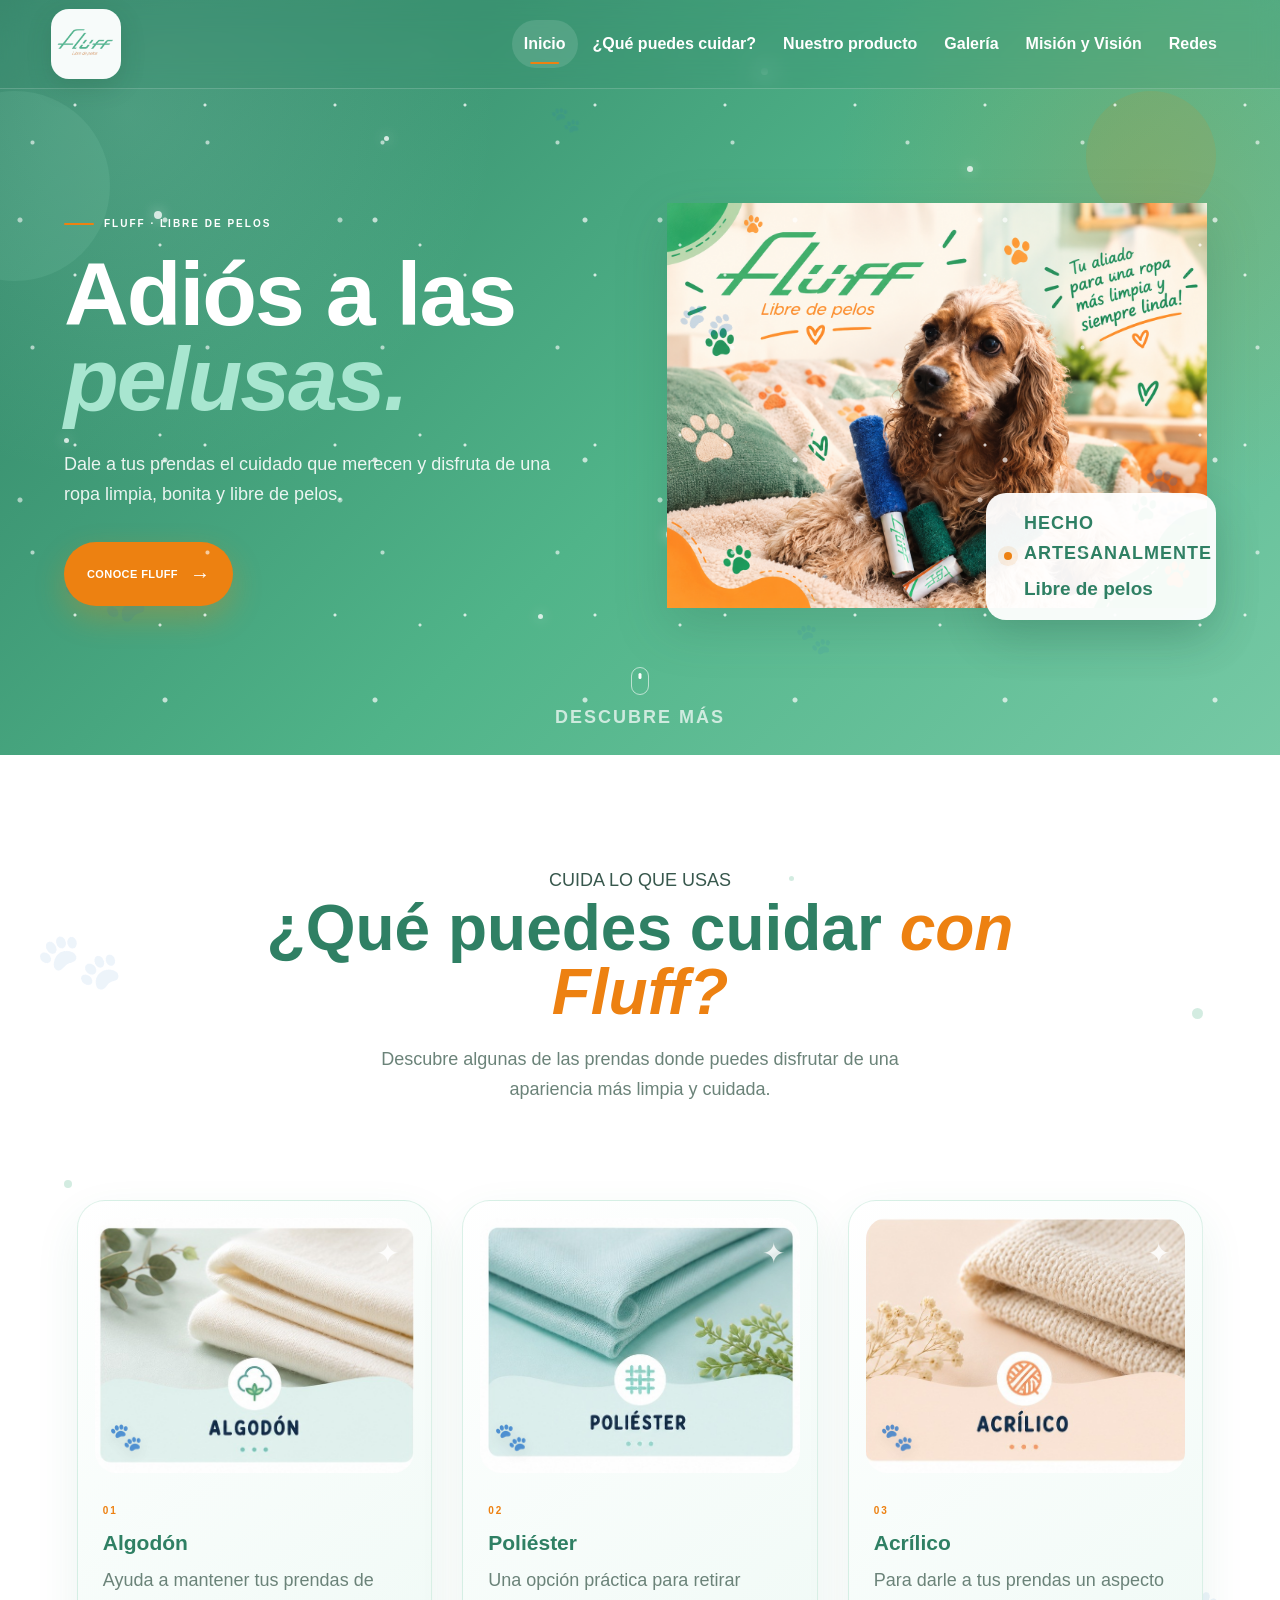
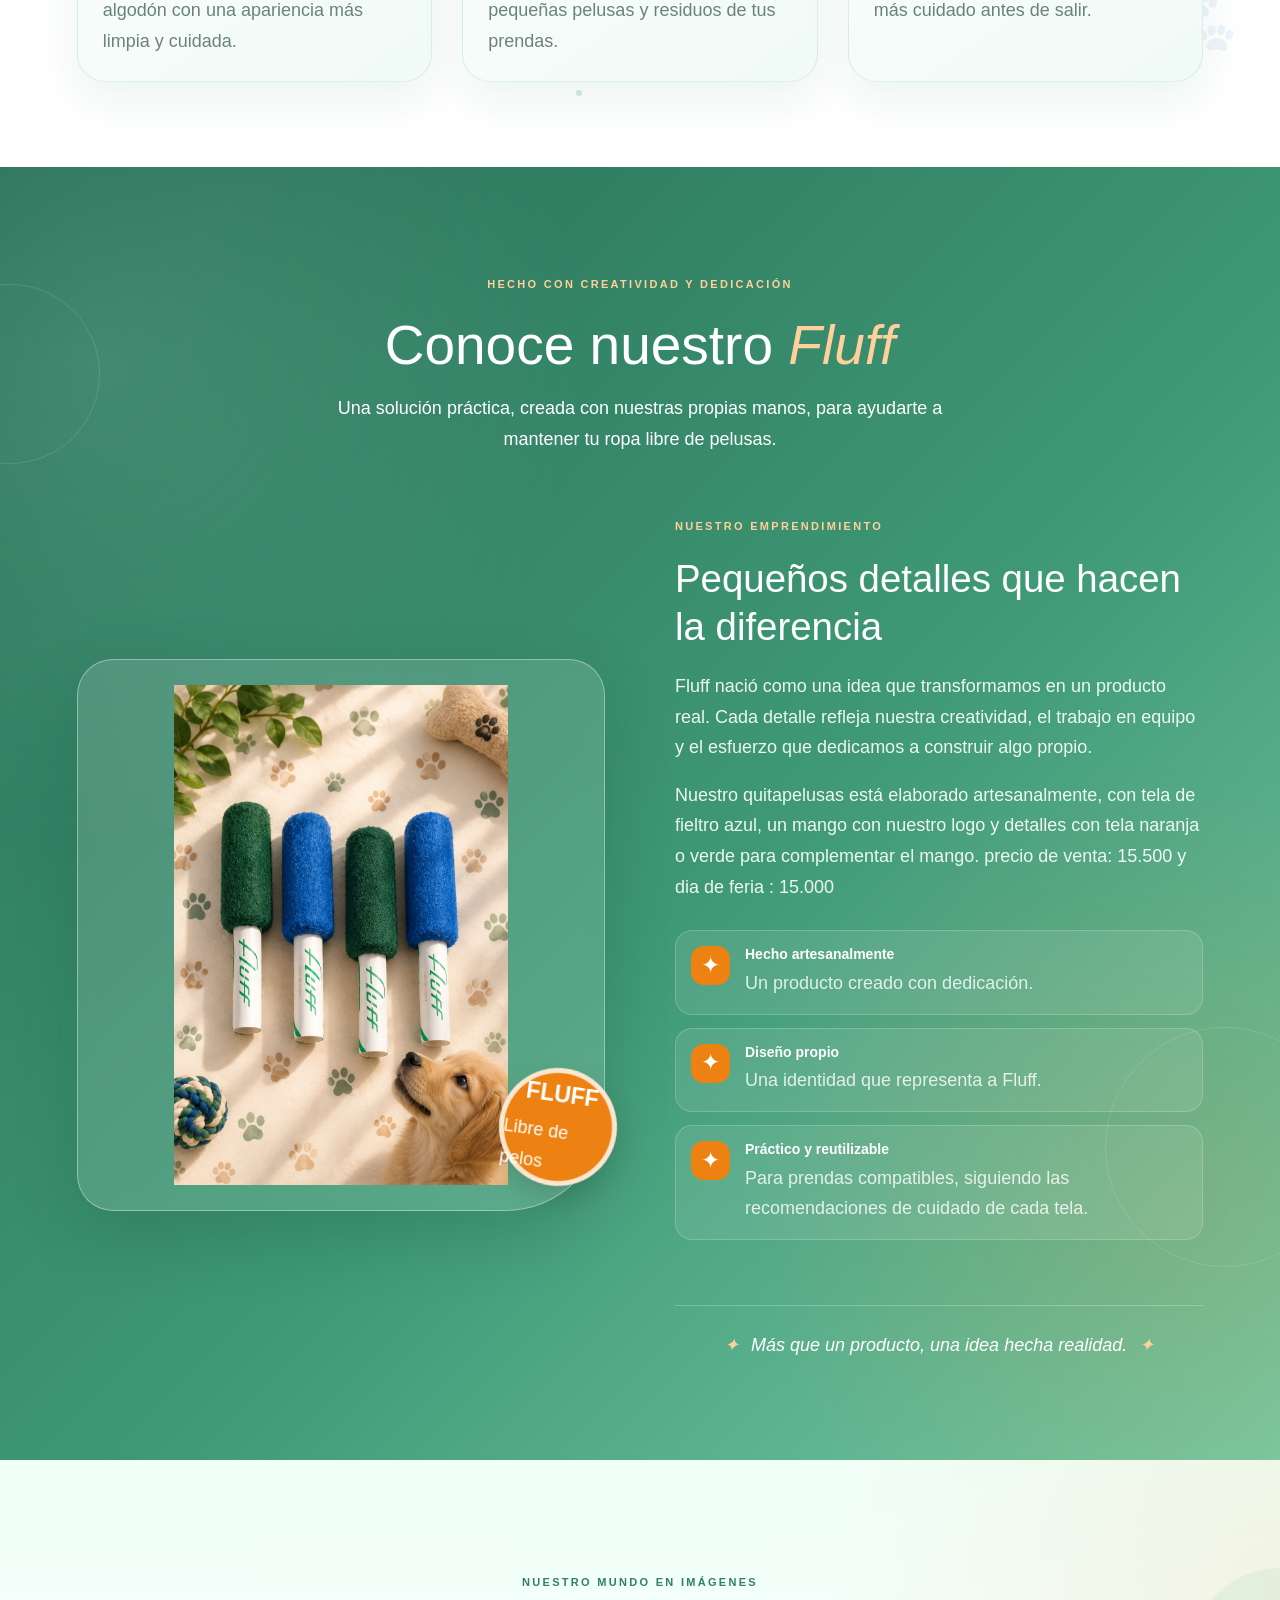
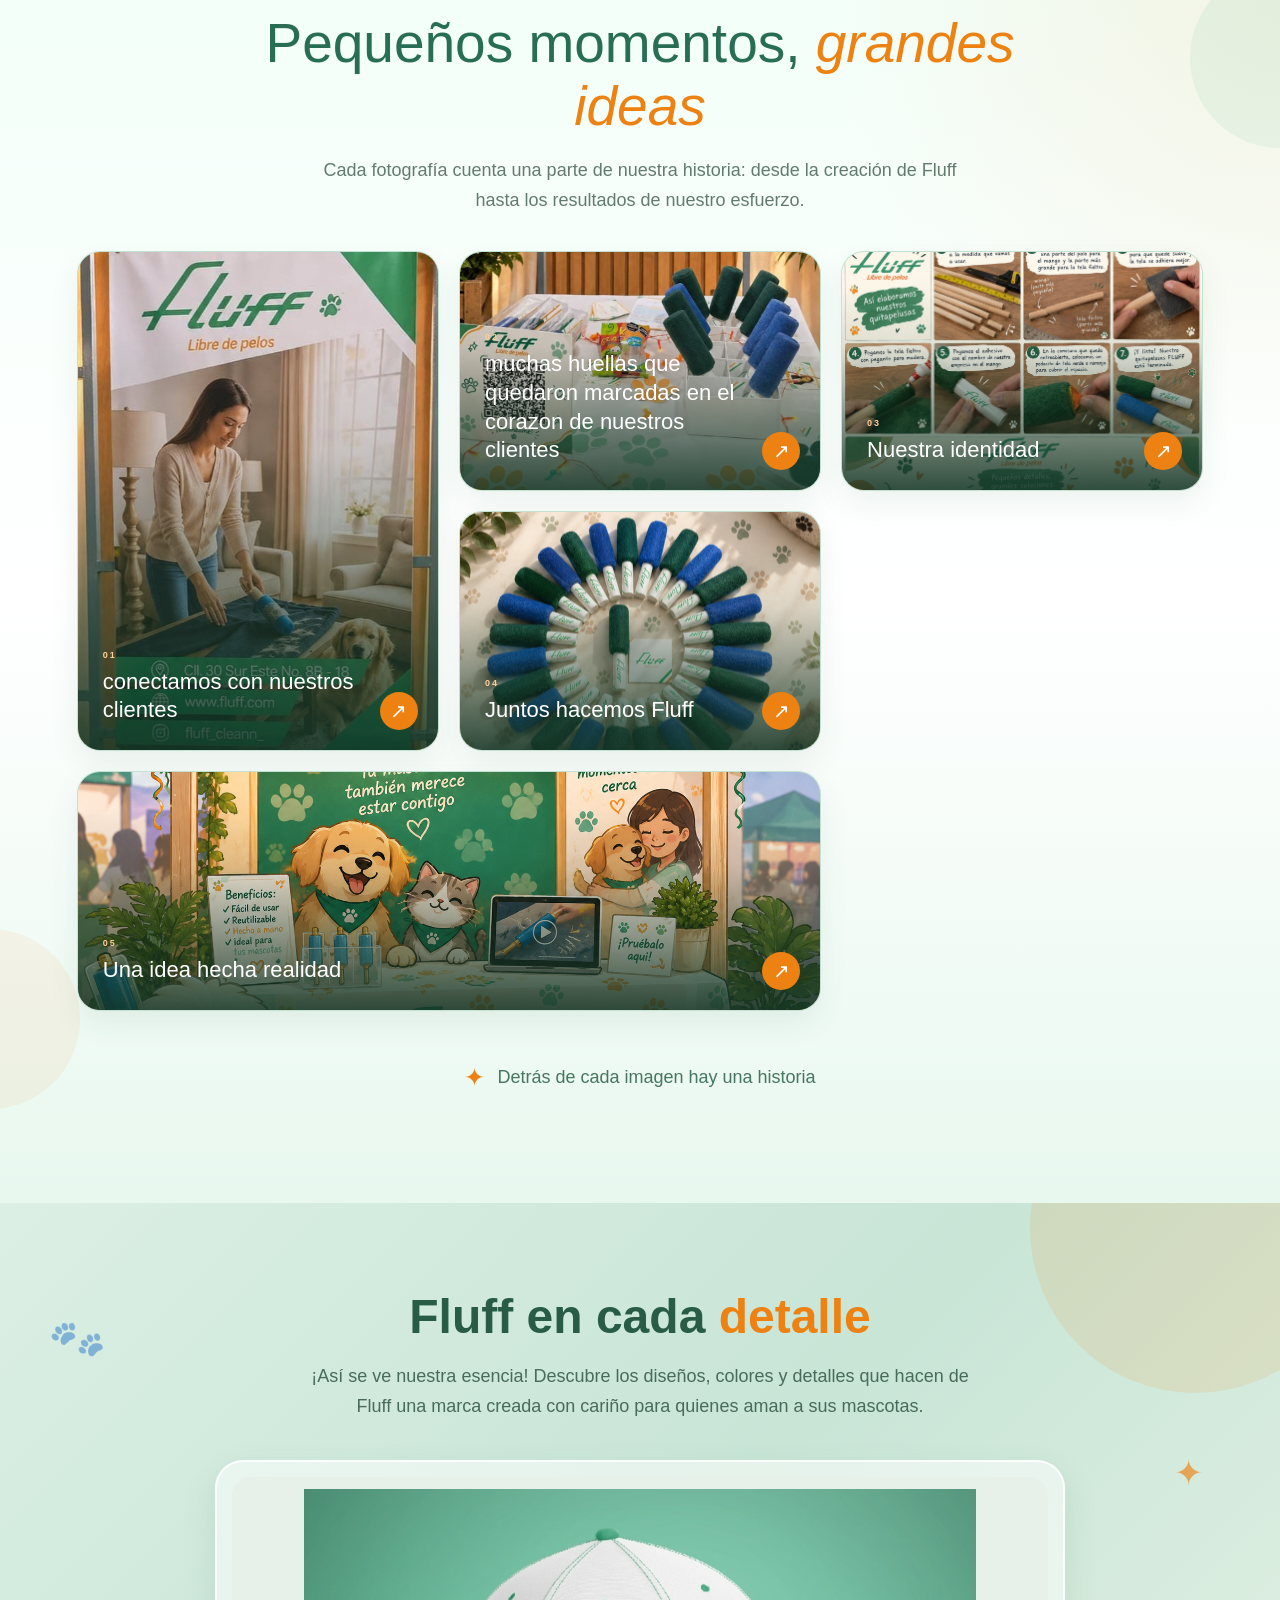
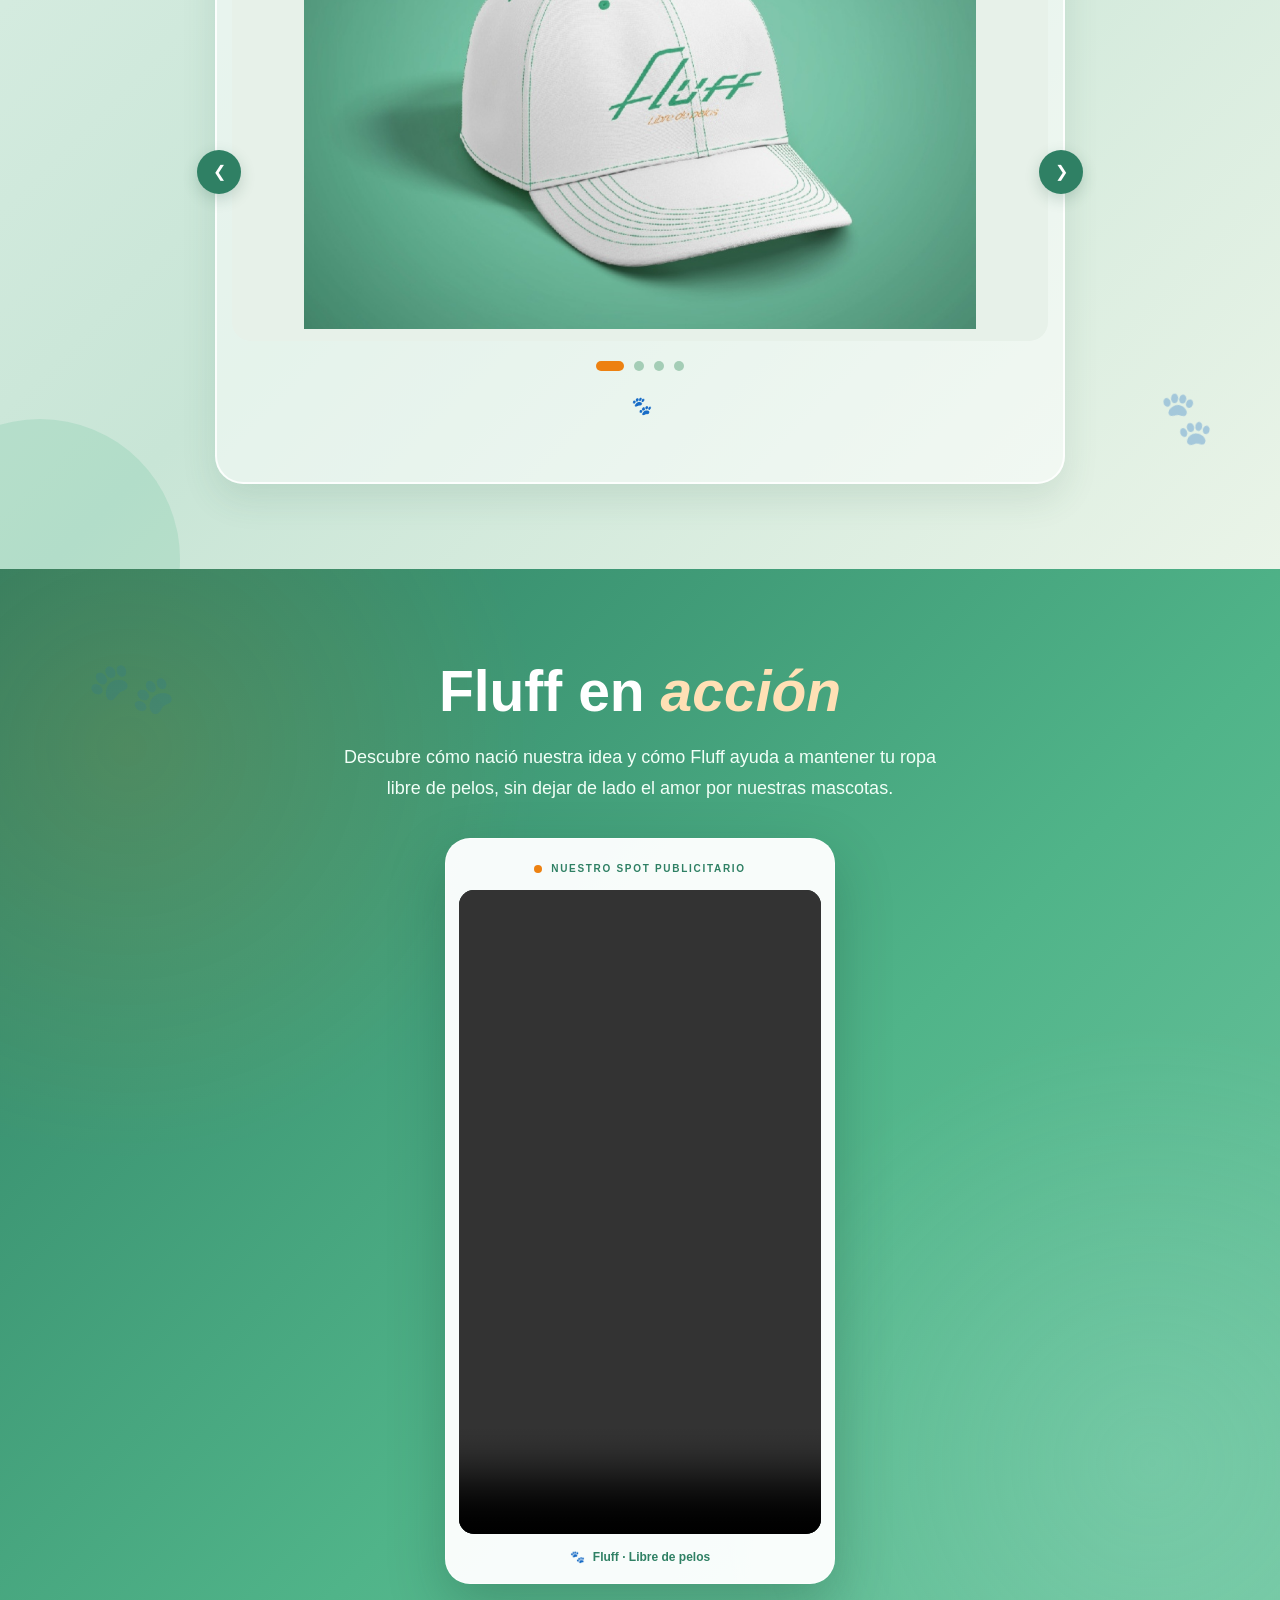
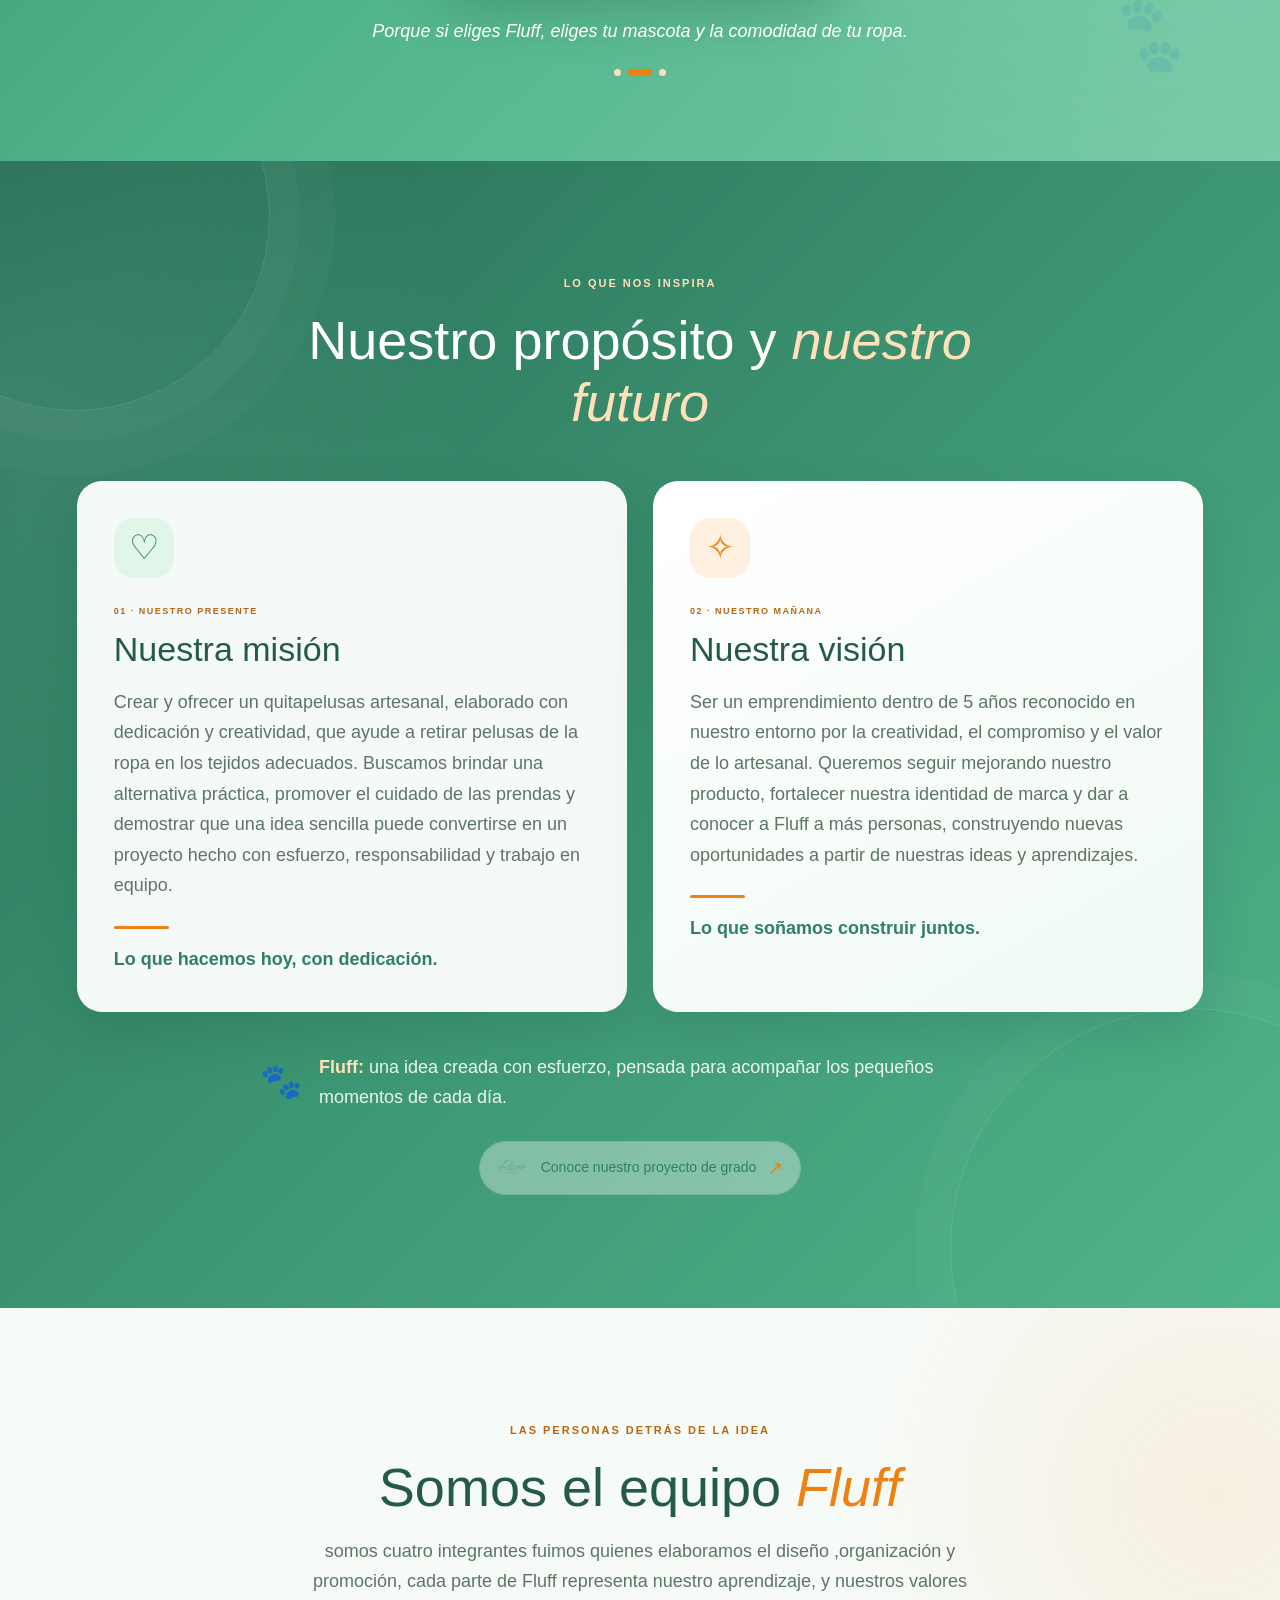
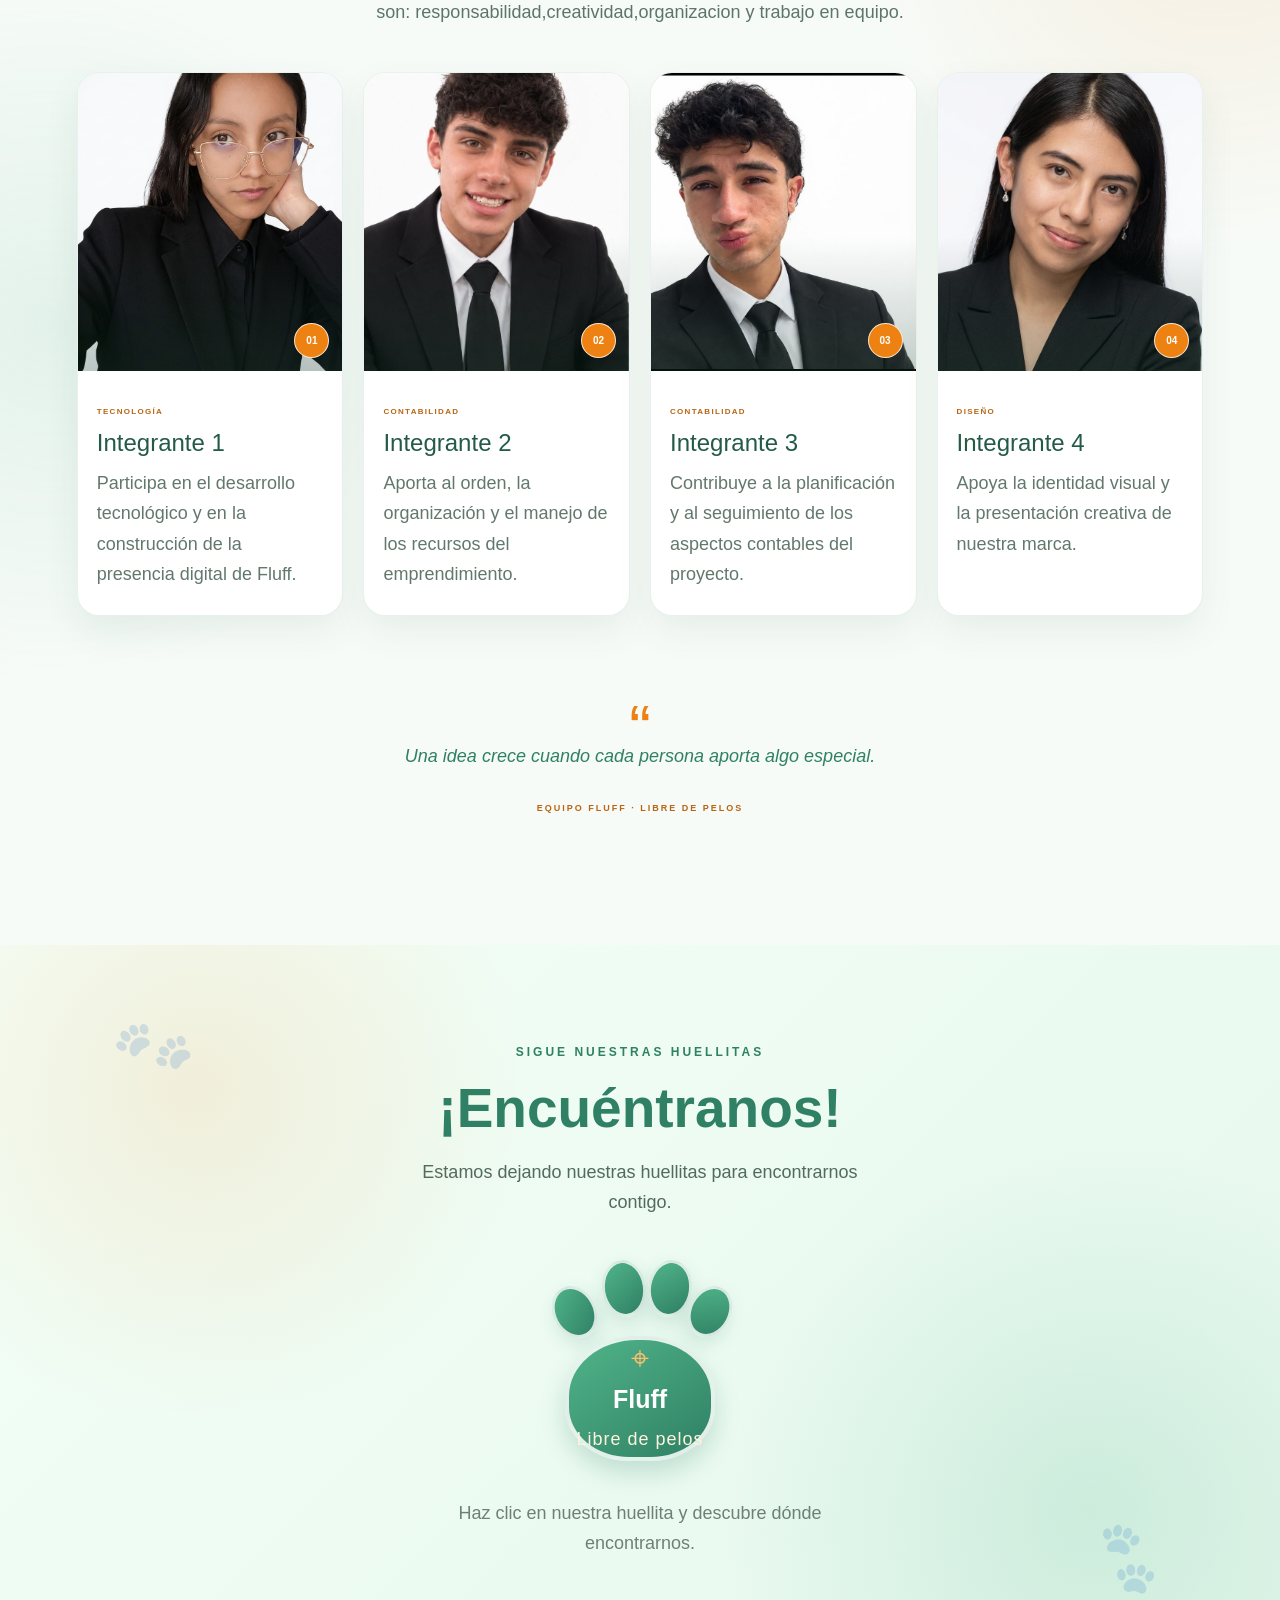
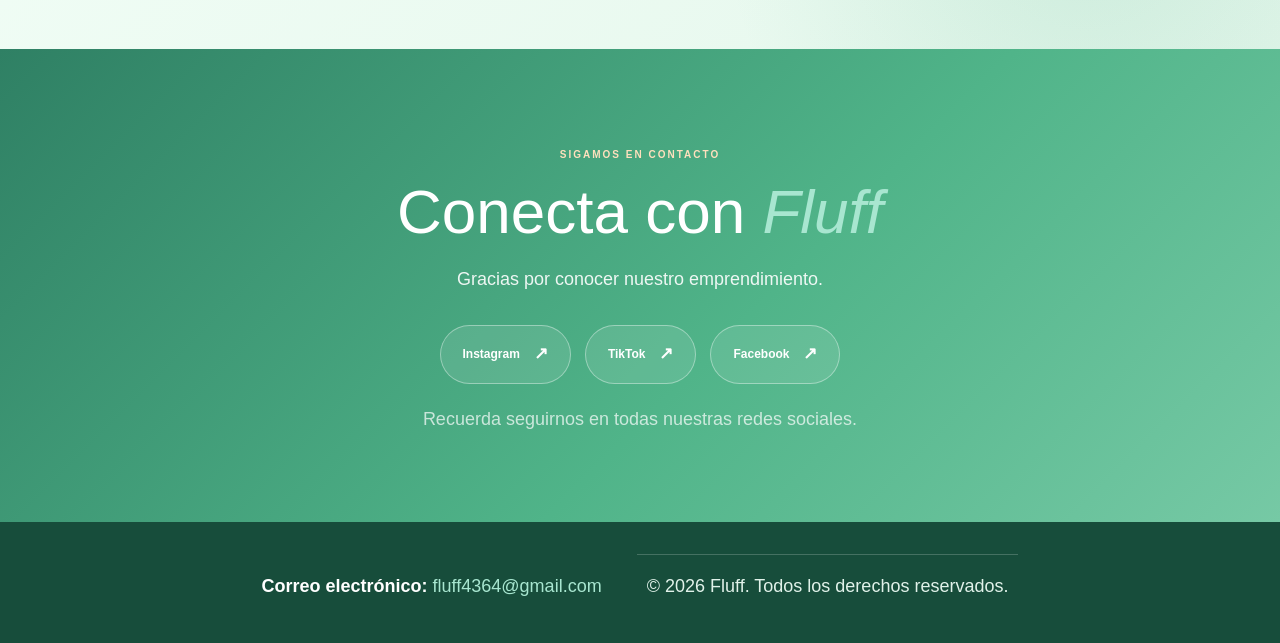
==== commit 4bc4fecf: "Update index.html1" ====
--- a/index.html
+++ b/index.html
@@ -568,10 +568,6 @@
                         aria-label="Ver imagen 3"></button>
                 <button type="button" class="mockups-punto"
                         aria-label="Ver imagen 4"></button>
-                <button type="button" class="mockups-punto"
-                        aria-label="Ver imagen 5"></button>
-            </div>
-
         </div>
 
         <p class="mockups-pie">
--- a/estilos-2.css
+++ b/estilos-2.css
@@ -1,11 +1,11 @@
 /* =========================================================
-   FLUFF — ESTILO PRINCIPAL
-   COLORES + HUELLITAS + PARTÍCULAS + ANIMACIONES
+   FLUFF ESTILO PRINCIPAL
+   COLORES + HUELLITAS + PARTiculas+ ANIMACIONES
    ========================================================= */
 
 
 /* =========================================================
-   TIPOGRAFÍA GENERAL — FLUFF
+   TIPOGRAFIA GENERAL  FLUFF
    ========================================================= */
 
 /* Cargar Creato Display desde el archivo local */
@@ -17,7 +17,7 @@
     font-display: swap; !important;
 }
 
-/* Aplicar la tipografía a toda la página */
+/* Aplicar la tipografÃ­a a toda la pÃ¡gina */
 html,
 body,
 body *,
@@ -256,7 +256,7 @@
 
 
 /* =========================================================
-   BOTÓN MENÚ
+   BOTON MENU
    ========================================================= */
 
 .fluff-menu-toggle {
@@ -963,7 +963,7 @@
 
 
 /* =========================================================
-   PARTÍCULAS HERO
+   PARTICULAS HERO
    ========================================================= */
 
 .fluff-particula {
@@ -1083,7 +1083,7 @@
 
 
 /* =========================================================
-   ÓRBITAS
+   ORBITAS
    ========================================================= */
 
 .hero-orbita {
@@ -1208,7 +1208,7 @@
 }
 
 /* =========================================================
-   ¿QUÉ PUEDES CUIDAR?
+   QUE PUEDES CUIDAR?
    ========================================================= */
 
 .fluff-cuidar {
@@ -1433,7 +1433,7 @@
 
 
 /* =========================================================
-   DECORACIÓN TARJETA
+   DECORACION TARJETA
    ========================================================= */
 
 .card-destello {
@@ -1554,7 +1554,7 @@
 
 
 /* =========================================================
-   DECORACIÓN SECCIÓN
+   DECORACION
    ========================================================= */
 
 .cuidar-huella {
@@ -1865,7 +1865,7 @@
 
 
 /* =========================================================
-   CELULAR / MENÚ
+   CELULAR / MENU
    ========================================================= */
 
 @media (max-width:850px) {
@@ -2175,8 +2175,7 @@
 
 
 /* =========================================================
-   NUEVAS SECCIONES FLUFF: PRODUCTO, GALERÍA Y FERIA
-   Añadidas al final para conservar los estilos existentes.
+    SECCIONES FLUFF: PRODUCTO, GALERIA Y FERIA
    ========================================================= */
 
 .fluff-producto, .fluff-galeria, .fluff-feria { position:relative; width:100%; overflow:hidden; isolation:isolate; }
@@ -2217,7 +2216,7 @@
 .producto-particula-2 { right:-65px; bottom:15%; width:240px; height:240px; animation-delay:-3s; }
 @keyframes fluffProductoFlotar { 0%,100%{transform:translateY(0)} 50%{transform:translateY(-15px)} }
 
-/* GALERÍA */
+/* GALERÃA */
 .fluff-galeria { padding:105px 6%; color:#254C3D; background:radial-gradient(circle at 100% 10%,rgba(237,129,17,.09),transparent 26%),linear-gradient(180deg,#F0FFF8 0%,#fff 55%,#E8F8EF 100%); }
 .galeria-encabezado { margin-bottom:35px; }
 .galeria-etiqueta { color:#2F8064; }
@@ -2500,7 +2499,7 @@
     transform: rotate(22deg);
 }
 
-/* Adaptación para celulares */
+/* AdaptaciÃ³n para celulares */
 
 @media (max-width: 600px) {
     .fluff-spot {
@@ -2545,7 +2544,7 @@
 
 
 /* =========================================================
-   MISIÓN Y VISIÓN
+   MISION Y VISION
    ========================================================= */
 .fluff-mision{--mision-verde:#2F8064;--mision-menta:#A8E6D0;--mision-naranja:#ED8111;position:relative;overflow:hidden;padding:105px 6%;background:radial-gradient(circle at 0 20%,rgba(168,230,208,.12),transparent 30%),linear-gradient(135deg,#286D56 0%,#3D9673 52%,#50B489 100%);color:#fff}.mision-contenedor{position:relative;z-index:1;max-width:1150px;margin:0 auto}
 .mision-circulo{position:absolute;display:block;border:1px solid rgba(255,255,255,.13);border-radius:50%;pointer-events:none}.mision-circulo-1{top:-140px;left:-120px;width:390px;height:390px;box-shadow:0 0 0 30px rgba(255,255,255,.025),0 0 0 65px rgba(255,255,255,.02)}.mision-circulo-2{right:-150px;bottom:-180px;width:480px;height:480px;box-shadow:0 0 0 35px rgba(255,255,255,.025)}
@@ -2555,7 +2554,7 @@
 .mision-cierre{display:flex;align-items:center;justify-content:center;gap:17px;max-width:760px;margin:40px auto 0;text-align:left}.mision-cierre>span{flex-shrink:0;color:#FFE0B8;font-size:34px}.mision-cierre p{margin:0;color:rgba(255,255,255,.9);font-family:"Comfortaa",sans-serif;font-size:12px;line-height:1.9}.mision-cierre strong{color:#FFE0B8}
 
 /* =========================================================
-   NOSOTROS — EQUIPO FLUFF
+   NOSOTROS  EQUIPO FLUFF
    ========================================================= */
 .fluff-nosotros{--nosotros-verde:#2F8064;--nosotros-menta:#A8E6D0;--nosotros-naranja:#ED8111;position:relative;overflow:hidden;padding:105px 6%;background:radial-gradient(circle at 4% 50%,rgba(80,180,137,.12),transparent 26%),radial-gradient(circle at 95% 15%,rgba(237,129,17,.1),transparent 23%),#F7FBF8;color:#254D3F}.nosotros-contenedor{max-width:1200px;margin:0 auto}.nosotros-encabezado{margin-bottom:45px}
 .nosotros-introduccion{display:flex;align-items:center;gap:25px;max-width:900px;margin:0 auto 50px;padding:27px 30px;border:1px solid rgba(47,128,100,.12);border-radius:22px;background:rgba(255,255,255,.8);box-shadow:0 15px 40px rgba(35,91,69,.07)}.nosotros-sello{display:flex;flex-shrink:0;flex-direction:column;align-items:center;justify-content:center;width:88px;height:88px;border:4px solid rgba(255,255,255,.7);border-radius:50%;background:linear-gradient(135deg,#2F8064,#50B489);color:#fff;box-shadow:0 8px 22px rgba(47,128,100,.2)}.nosotros-sello>span{font-family:"DM Serif Display",Georgia,serif;font-size:43px;line-height:1}.nosotros-sello>small{margin-top:3px;font-family:"Comfortaa",sans-serif;font-size:7px;font-weight:700;letter-spacing:2px}.nosotros-introduccion h3{margin:0 0 8px;color:#245B47;font-family:"DM Serif Display",Georgia,serif;font-size:26px;font-weight:400}.nosotros-introduccion p{margin:0;color:#5D7569;font-family:"Comfortaa",sans-serif;font-size:12px;line-height:1.9}
@@ -2573,7 +2572,7 @@
 
 
 /* =====================================================
-   SECCIÓN UBICACIÓN FLUFF
+   SECCION UBICACION FLUFF
    Huella interactiva conectada a Google Maps
    ===================================================== */
 
@@ -2623,7 +2622,7 @@
     margin-bottom: 12px;
 }
 
-/* Título */
+/* TITUlo */
 
 .ubicacion-contenedor h2 {
     color: #2f8064;
@@ -2678,7 +2677,7 @@
 }
 
 /* =====================================================
-   LOS CUATRO DEDITOS
+   HUELLA
    ===================================================== */
 
 .ubicacion-dedo {
@@ -2763,7 +2762,7 @@
         0 12px 25px rgba(47, 128, 100, 0.22);
 }
 
-/* Símbolo de ubicación */
+/* SÃ­mbolo de ubicaciÃ³n */
 
 .ubicacion-pin {
     color: #ffbd70;
@@ -2823,7 +2822,7 @@
 }
 
 /* =====================================================
-   ADAPTACIÓN PARA CELULARES
+   ADAPTACION PARA CELULARES
    ===================================================== */
 
 @media (max-width: 600px) {
@@ -2891,7 +2890,7 @@
 
 
 /* =========================================================
-   REDES SOCIALES Y PIE DE PÁGINA
+   REDES SOCIALES Y PIE DE PÃGINA
    ========================================================= */
 .fluff-redes{position:relative;overflow:hidden;padding:88px 5%;text-align:center;background:linear-gradient(135deg,#2F8064 0%,#50B489 58%,#76C9A5 100%);color:#fff}
 .redes-contenedor{position:relative;z-index:1;max-width:900px;margin:0 auto}
@@ -2906,7 +2905,7 @@
 .fluff-redes .redes-nota{font-size:10px;opacity:.78}
 
 /* ========================================
-   PIE DE PÁGINA FLUFF
+   PIE DE PAGINA FLUFF
    ======================================== */
 
 .fluff-footer {
@@ -3011,13 +3010,13 @@
     line-height: 1.7 !important;
 }
 
-/* Textos de navegación y botones */
+/* Textos de navegaciÃ³n y botones */
 nav a,
 button {
     font-size: 16px !important;
 }
 
-/* Los títulos conservan su tamaño */
+/* Los tÃ­tulos conservan su tamaÃ±o */
 h1,
 h2,
 h3,
@@ -3027,7 +3026,7 @@
     line-height: 1.2;
 }
 
-/* Adaptación para celulares */
+/* Adaptacion para celulares */
 @media (max-width: 768px) {
     p,
     li,
@@ -3046,9 +3045,9 @@
 }
 
 /* =========================================================
-   FLUFF — AJUSTE DEL HERO
-   Sin círculo ni figura con la letra F
-   Conserva el resto de la página
+   FLUFF AJUSTE DEL HERO
+   Sin circulo ni figura con la letra F
+   Conserva el resto de la pÃ¡gina
    ========================================================= */
 
 /* Mantener el fondo verde y organizar el hero */
@@ -3075,7 +3074,7 @@
         );
 }
 
-/* Distribución del texto y la imagen */
+/* DistribuciÃ³n del texto y la imagen */
 .fluff-hero-container {
     grid-template-columns: 1fr 1fr;
     gap: 35px;
@@ -3122,7 +3121,7 @@
     max-width: 230px;
 }
 
-/* Animación suave de la imagen */
+/* AnimaciÃ³n suave de la imagen */
 @keyframes heroImagenFlotar {
     0%, 100% {
         transform: translateY(0);
@@ -3155,7 +3154,7 @@
     }
 }
 
-/* Celulares pequeños */
+/* Celulares pequeÃ±os */
 @media (max-width: 550px) {
     .fluff-hero {
         padding-bottom: 45px;
@@ -3428,87 +3427,7 @@
     font-style: italic;
 }
 
-/* TARJETA DEL DOCUMENTO PDF */
-
-.mockups-documento {
-    display: flex;
-    align-items: center;
-    gap: 22px;
-    max-width: 850px;
-    margin: 0 auto;
-    padding: 28px 30px;
-    border: 2px solid rgba(255, 255, 255, 0.85);
-    border-radius: 25px;
-    background: rgba(255, 255, 255, 0.64);
-    text-align: left;
-    box-shadow: 0 10px 25px rgba(47, 96, 72, 0.08);
-    transition: transform 0.25s ease, box-shadow 0.25s ease;
-}
-
-.mockups-documento:hover {
-    transform: translateY(-4px);
-    box-shadow: 0 15px 30px rgba(47, 96, 72, 0.13);
-}
-
-.documento-icono {
-    flex: 0 0 65px;
-    width: 65px;
-    height: 65px;
-    display: flex;
-    align-items: center;
-    justify-content: center;
-    border-radius: 20px;
-    background: #D5EBDD;
-    font-size: 31px;
-}
-
-.documento-texto {
-    flex: 1;
-}
-
-.documento-etiqueta {
-    color: #ED8111;
-    font-size: 11px;
-    font-weight: 800;
-    letter-spacing: 1.5px;
-}
-
-.documento-texto h3 {
-    margin: 7px 0;
-    color: #285C47;
-    font-size: 23px;
-}
-
-.documento-texto p {
-    margin: 0;
-    color: #597465;
-    font-size: 15px;
-    line-height: 1.7;
-}
-
-.documento-boton {
-    display: inline-flex;
-    align-items: center;
-    justify-content: center;
-    gap: 10px;
-    flex-shrink: 0;
-    padding: 13px 20px;
-    border-radius: 30px;
-    background: #2F8064;
-    color: #FFFFFF;
-    font-size: 14px;
-    font-weight: 700;
-    text-decoration: none;
-    transition: background 0.25s ease, transform 0.25s ease;
-}
-
-.documento-boton:hover {
-    background: #ED8111;
-    color: #FFFFFF;
-    transform: scale(1.04);
-}
-
-/* ADAPTACI�N PARA CELULARES */
+/* ADAPTACIÓN PARA CELULARES */
 
 @media (max-width: 650px) {
     .fluff-mockups {
@@ -3576,7 +3495,7 @@
 
 /* ==========================================
    FLUFF: HUELLITAS Y PELUSAS EN TODA LA WEB
-   Efecto decorativo, sin modificar el diseño
+   Efecto decorativo, sin modificar el diseÃ±o
    ========================================== */
 
 #fluff-ambiente {
@@ -3604,10 +3523,10 @@
     overflow: hidden;
 }
 
-/* HUELLITAS DE DISTINTOS TAMAÑOS */
+/* HUELLITAS DE DISTINTOS TAMAÃ‘OS */
 .fluff-huellas::before,
 .fluff-huellas::after {
-    content: "🐾";
+    content: "ðŸ¾";
     position: absolute;
     white-space: pre-wrap;
     line-height: 2.5;
@@ -3619,24 +3538,24 @@
 /* Primera ruta de huellas */
 .fluff-huellas::before {
     content:
-        "🐾     🐾\A"
-        "   🐾       🐾\A"
-        "🐾        🐾\A"
-        "      🐾       🐾\A"
-        "  🐾       🐾";
+        "ðŸ¾     ðŸ¾\A"
+        "   ðŸ¾       ðŸ¾\A"
+        "ðŸ¾        ðŸ¾\A"
+        "      ðŸ¾       ðŸ¾\A"
+        "  ðŸ¾       ðŸ¾";
     font-size: clamp(19px, 2.3vw, 34px);
     left: 5%;
     top: 100%;
     transform: rotate(-18deg);
 }
 
-/* Segunda ruta, más pequeña y desplazada */
+/* Segunda ruta, mÃ¡s pequeÃ±a y desplazada */
 .fluff-huellas::after {
     content:
-        "🐾        🐾\A"
-        "    🐾       🐾\A"
-        "🐾       🐾\A"
-        "      🐾       🐾";
+        "ðŸ¾        ðŸ¾\A"
+        "    ðŸ¾       ðŸ¾\A"
+        "ðŸ¾       ðŸ¾\A"
+        "      ðŸ¾       ðŸ¾";
     font-size: clamp(13px, 1.5vw, 23px);
     left: 72%;
     top: 120%;
